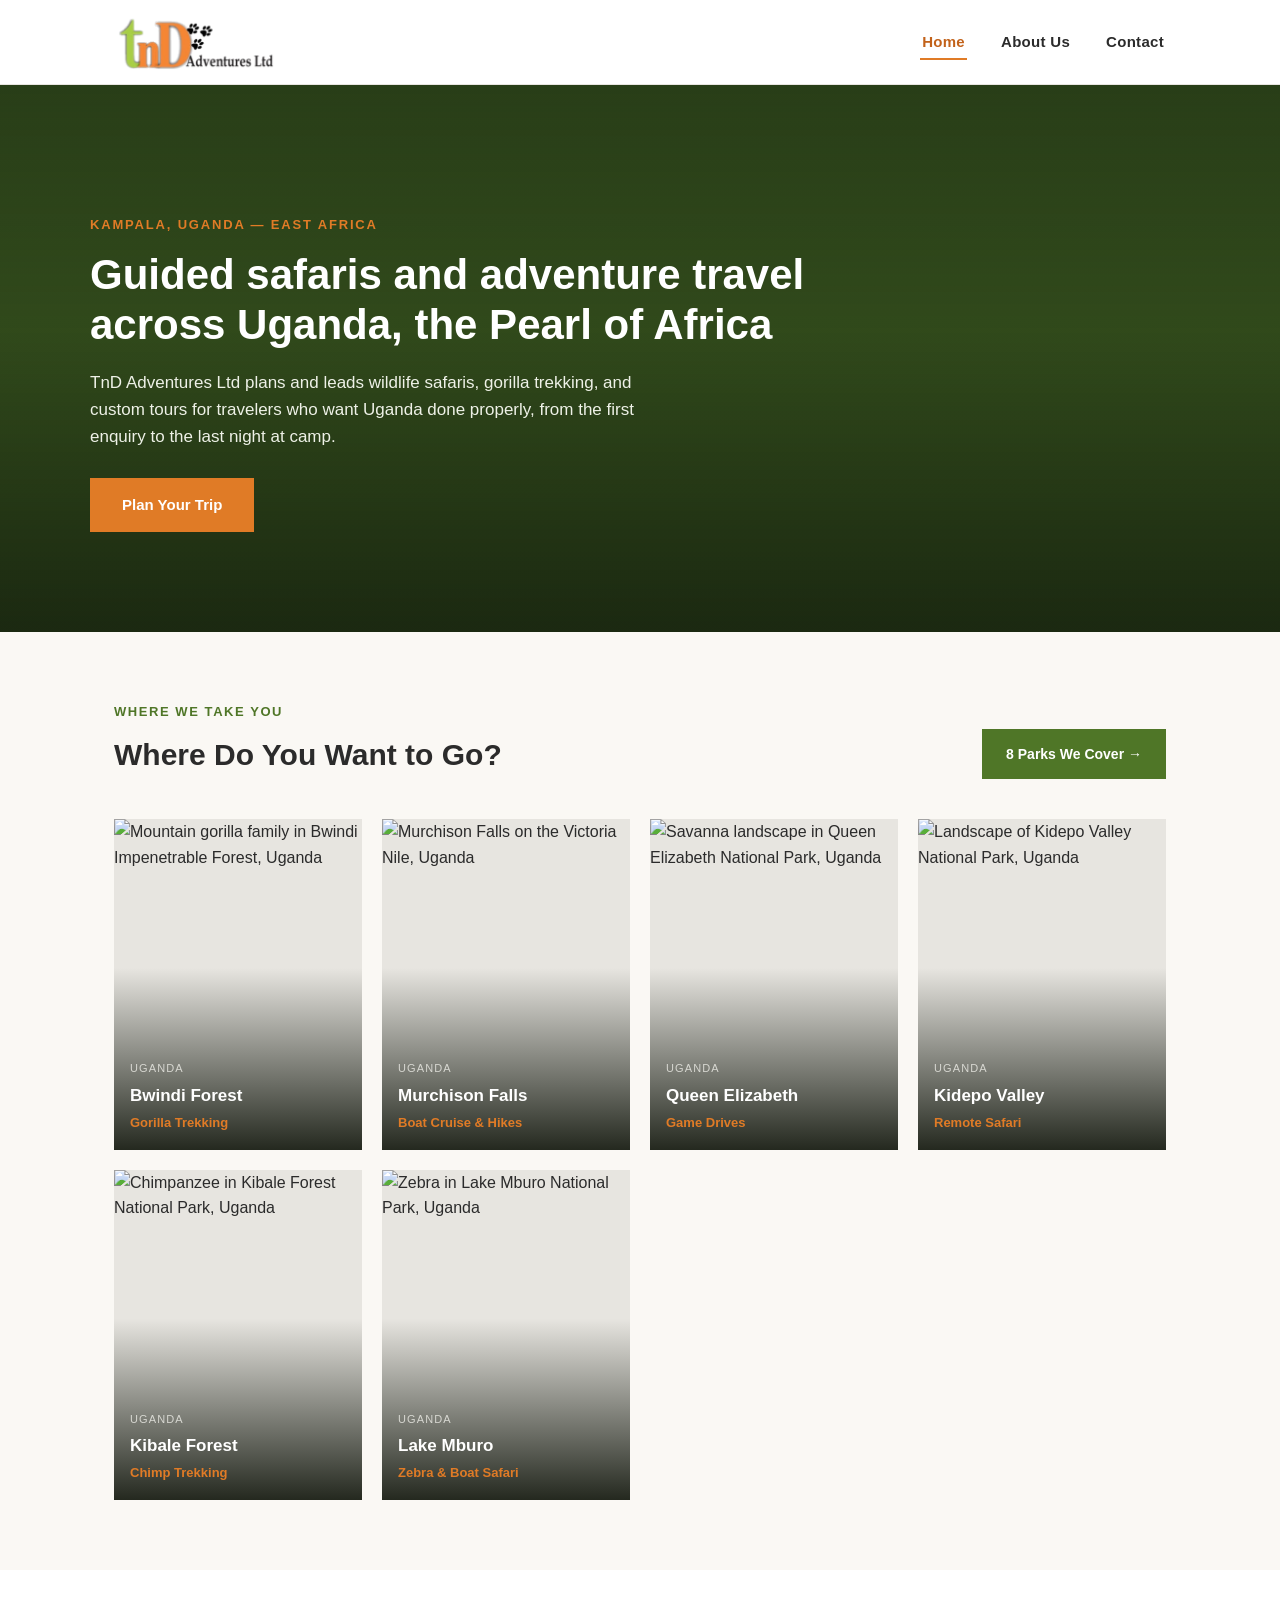
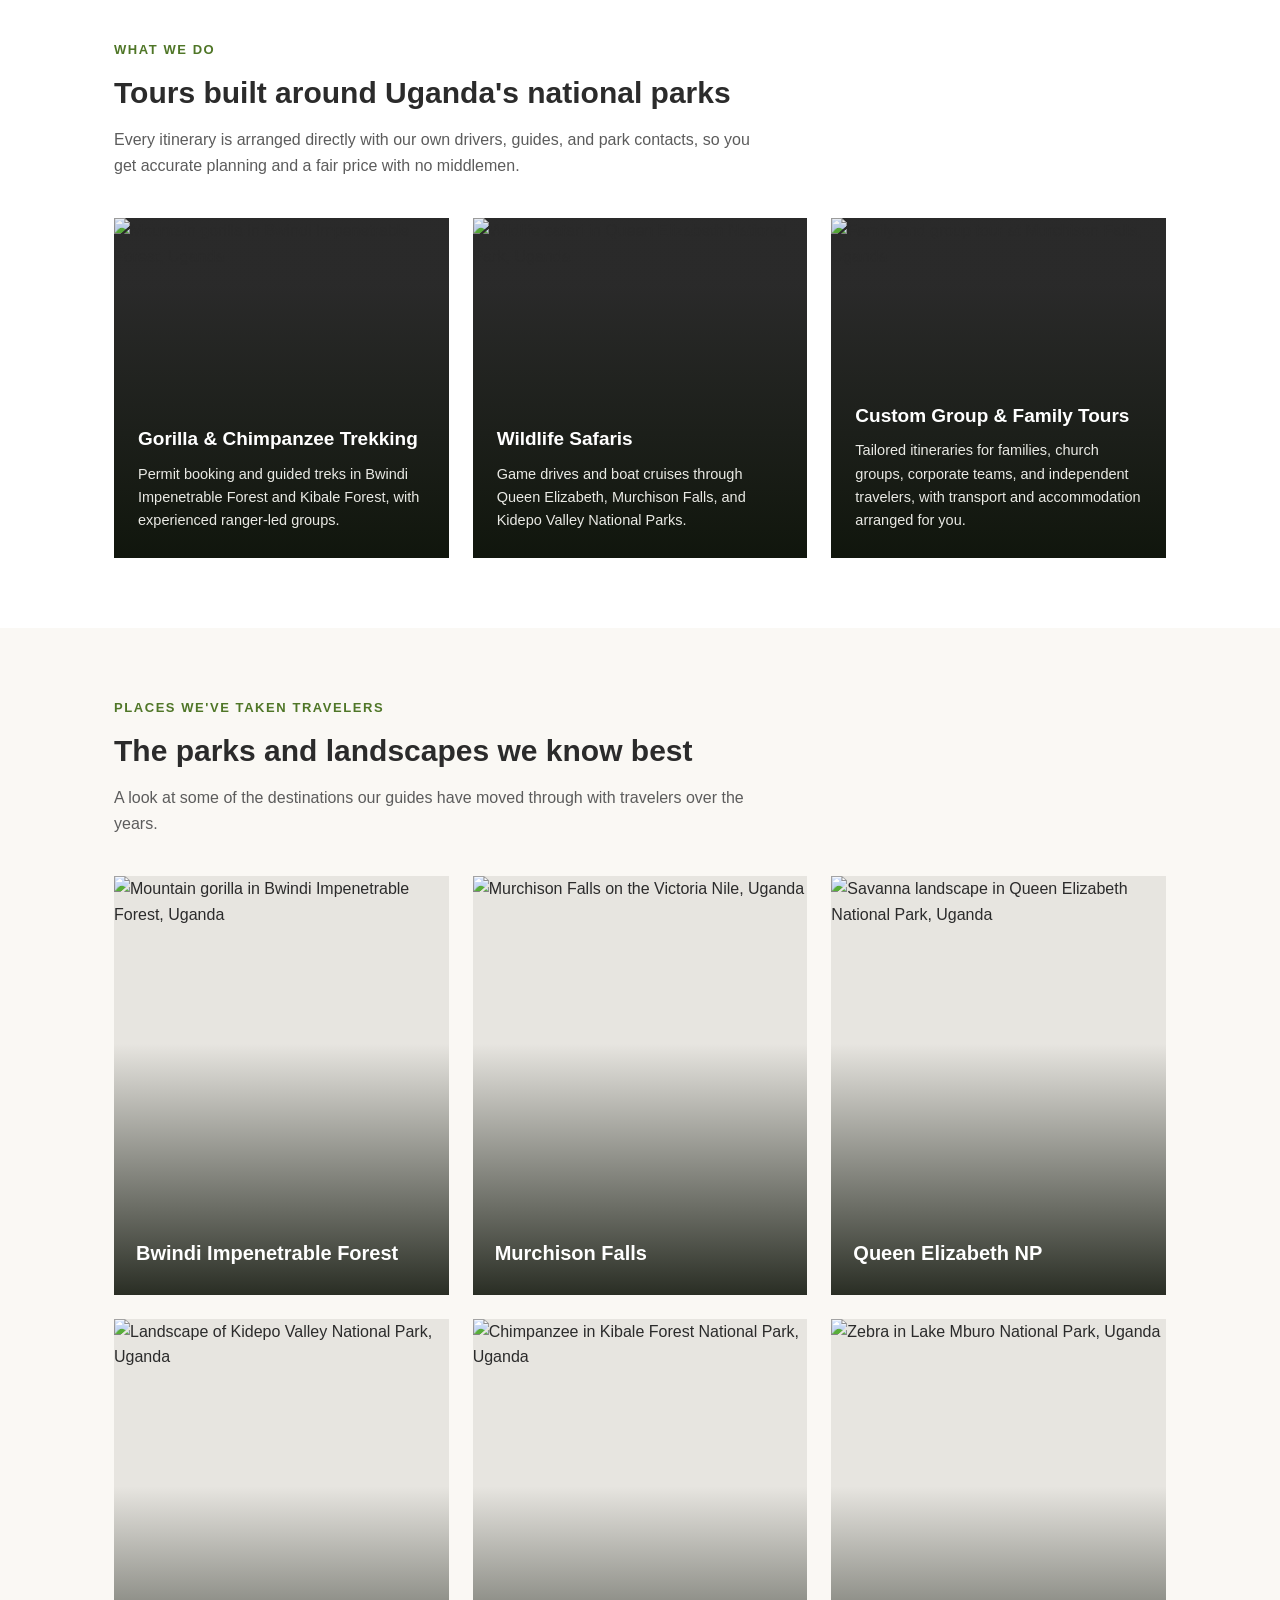
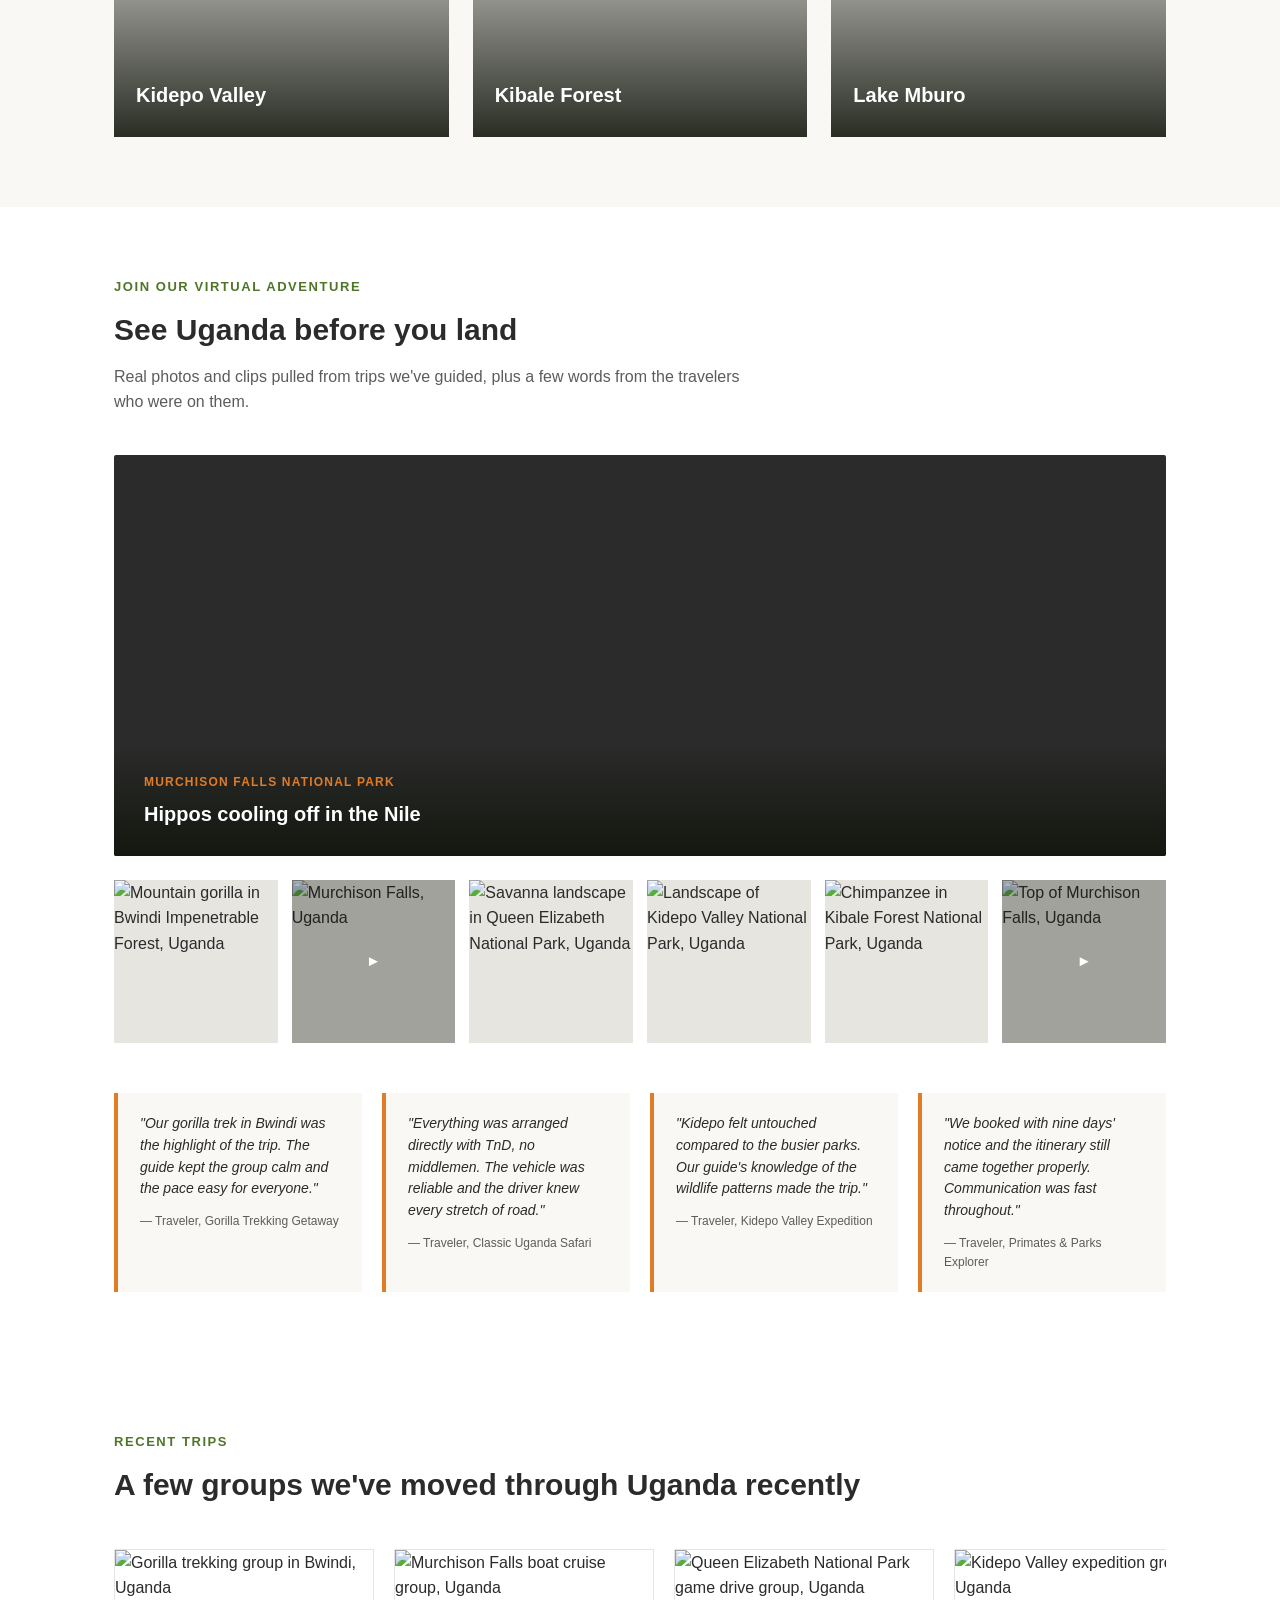
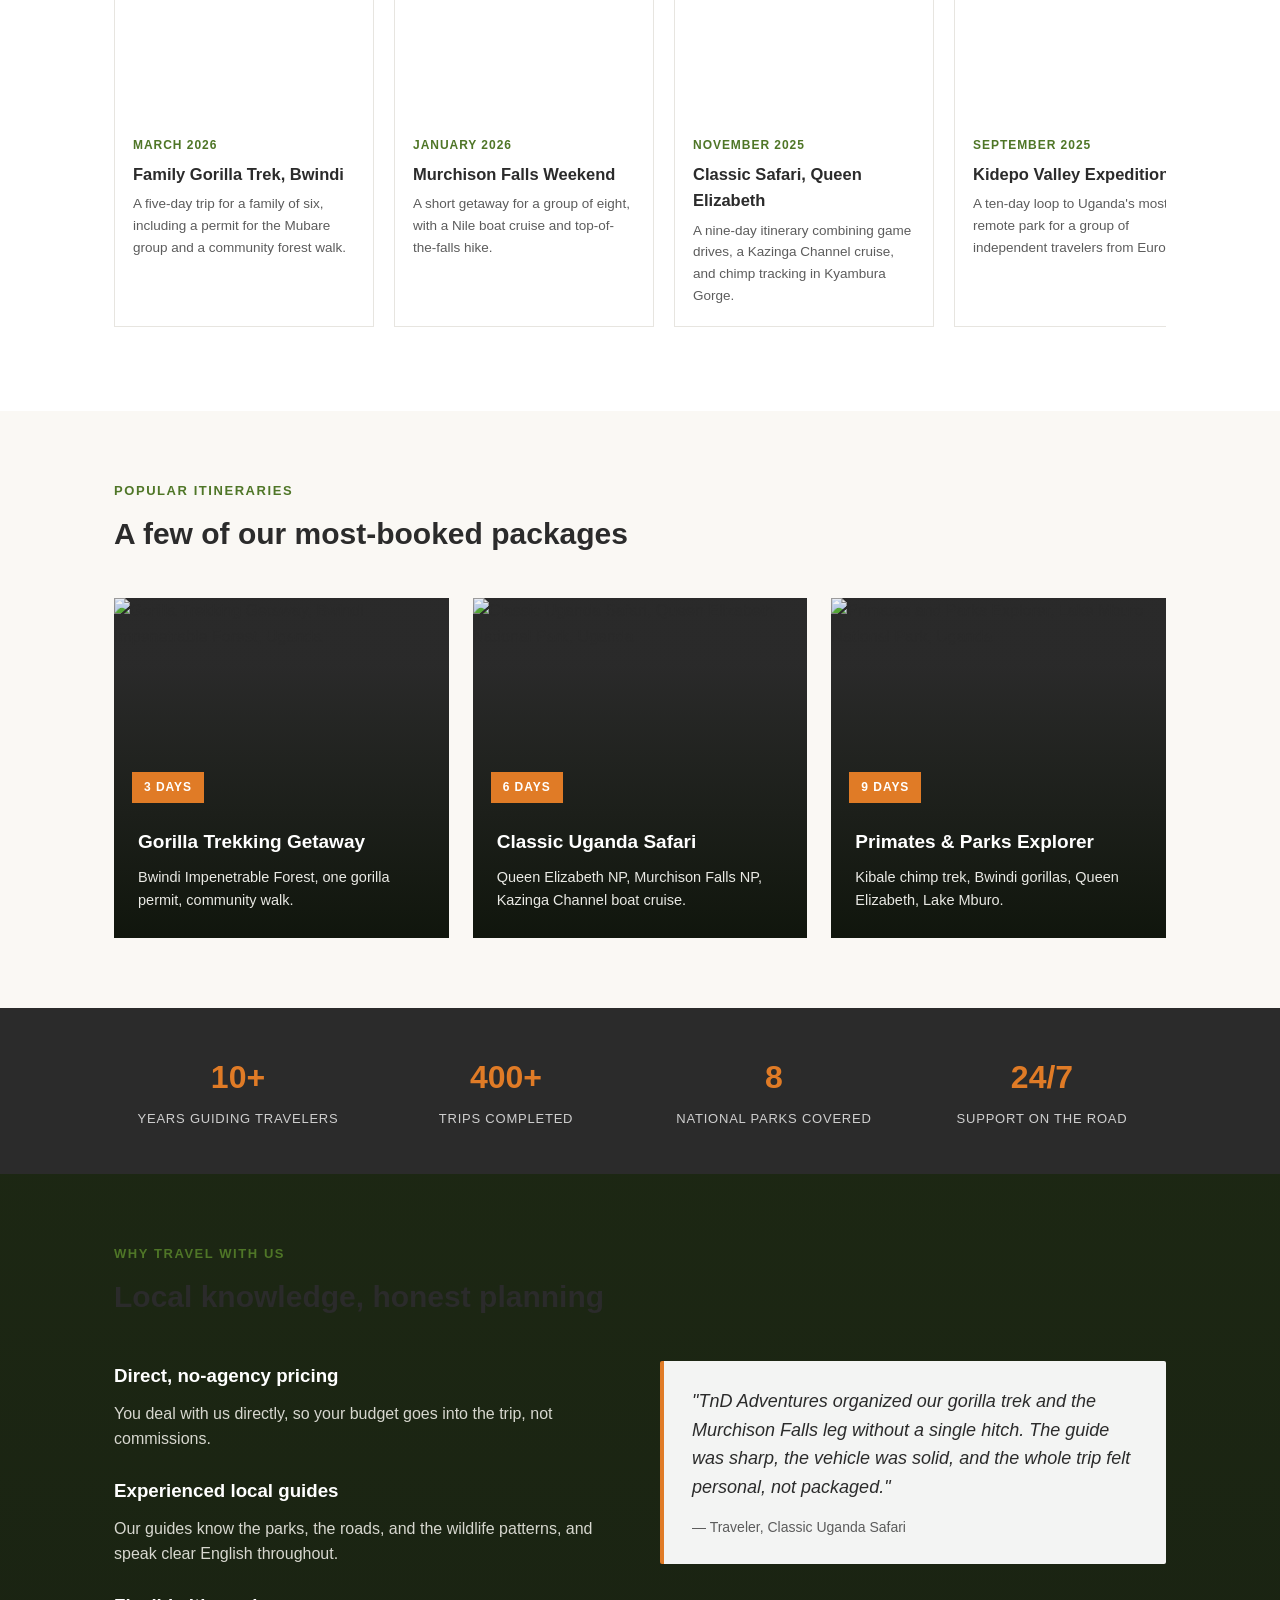
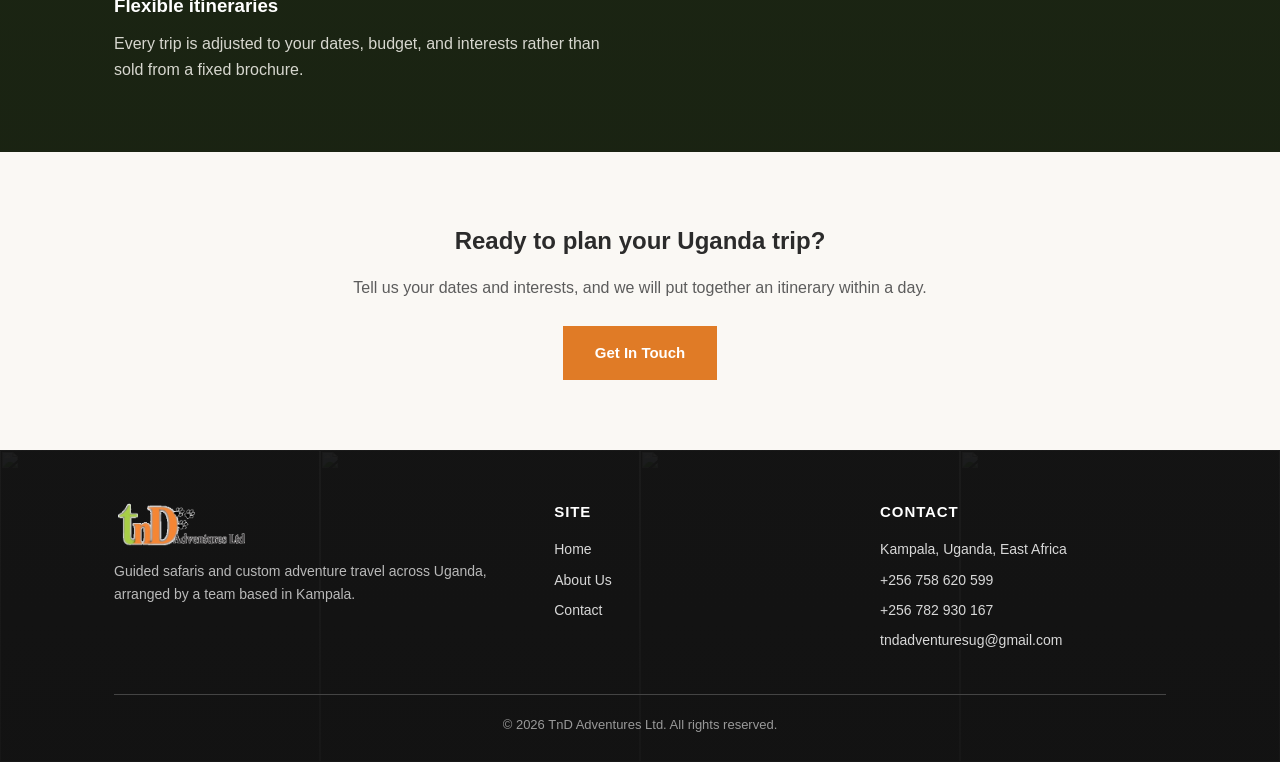
==== index.html @ 8ec264cd "Add files via upload" ====
<!DOCTYPE html>
<html lang="en">
<head>
<meta charset="UTF-8">
<meta name="viewport" content="width=device-width, initial-scale=1.0">
<title>TnD Adventures Ltd | Uganda Safaris &amp; Adventure Tours</title>
<link rel="stylesheet" href="style.css">
</head>
<body>

<header>
  <div class="header-inner">
    <a href="index.html" class="logo-link">
      <img src="assets/logo-mark.png" alt="TnD Adventures Ltd">
    </a>
    <nav>
      <ul>
        <li><a href="index.html" class="active">Home</a></li>
        <li><a href="about.html">About Us</a></li>
        <li><a href="contact.html">Contact</a></li>
      </ul>
    </nav>
  </div>
</header>

<section class="hero">
  <div class="hero-media">
    <img src="https://commons.wikimedia.org/wiki/Special:FilePath/Queen_Elizabeth_national_Park.jpg" alt="Savanna landscape in Queen Elizabeth National Park, Uganda">
    <video class="bg-video" muted loop playsinline preload="none" poster="https://commons.wikimedia.org/wiki/Special:FilePath/Queen_Elizabeth_national_Park.jpg" onerror="this.style.display='none'">
      <source src="https://commons.wikimedia.org/wiki/Special:FilePath/Top_of_the_Murchision_Falls_on_the_river_Nile.webm" type="video/webm">
    </video>
  </div>
  <div class="hero-inner">
    <div class="hero-eyebrow">Kampala, Uganda &mdash; East Africa</div>
    <h1>Guided safaris and adventure travel across Uganda, the Pearl of Africa</h1>
    <p>TnD Adventures Ltd plans and leads wildlife safaris, gorilla trekking, and custom tours for travelers who want Uganda done properly, from the first enquiry to the last night at camp.</p>
    <a href="contact.html" class="btn">Plan Your Trip</a>
  </div>
</section>


<section class="section-alt destinations">
  <div class="container">
    <div class="destinations-head" data-reveal>
      <div class="section-heading" style="margin-bottom:0;">
        <div class="eyebrow">Where We Take You</div>
        <h2>Where Do You Want to Go?</h2>
      </div>
      <a href="about.html" class="btn-dark">8 Parks We Cover &rarr;</a>
    </div>
    <div class="destination-grid">
      <a href="contact.html" class="destination-card" data-reveal="1">
        <img src="https://commons.wikimedia.org/wiki/Special:FilePath/Mountain_gorilla,_2-year-old,_Mubare_Group,_Buhoma,_Bwindi_Impenetrable_Forest,_Uganda.jpg" alt="Mountain gorilla family in Bwindi Impenetrable Forest, Uganda">
        <div class="destination-overlay">
          <span class="destination-country">Uganda</span>
          <h3>Bwindi Forest</h3>
          <span class="destination-tag">Gorilla Trekking</span>
        </div>
      </a>
      <a href="contact.html" class="destination-card" data-reveal="2">
        <img src="https://commons.wikimedia.org/wiki/Special:FilePath/Murchison_Falls_573x430.jpg" alt="Murchison Falls on the Victoria Nile, Uganda">
        <div class="destination-overlay">
          <span class="destination-country">Uganda</span>
          <h3>Murchison Falls</h3>
          <span class="destination-tag">Boat Cruise &amp; Hikes</span>
        </div>
      </a>
      <a href="contact.html" class="destination-card" data-reveal="3">
        <img src="https://commons.wikimedia.org/wiki/Special:FilePath/Queen_Elizabeth_national_Park.jpg" alt="Savanna landscape in Queen Elizabeth National Park, Uganda">
        <div class="destination-overlay">
          <span class="destination-country">Uganda</span>
          <h3>Queen Elizabeth</h3>
          <span class="destination-tag">Game Drives</span>
        </div>
      </a>
      <a href="contact.html" class="destination-card" data-reveal="4">
        <img src="https://commons.wikimedia.org/wiki/Special:FilePath/A_landscape_of_Kidepo_National_Park_in_Uganda.jpg" alt="Landscape of Kidepo Valley National Park, Uganda">
        <div class="destination-overlay">
          <span class="destination-country">Uganda</span>
          <h3>Kidepo Valley</h3>
          <span class="destination-tag">Remote Safari</span>
        </div>
      </a>
      <a href="contact.html" class="destination-card" data-reveal="1">
        <img src="https://commons.wikimedia.org/wiki/Special:FilePath/013_Alpha_male_chimpanzee_at_Kibale_forest_National_Park_Photo_by_Giles_Laurent.jpg" alt="Chimpanzee in Kibale Forest National Park, Uganda">
        <div class="destination-overlay">
          <span class="destination-country">Uganda</span>
          <h3>Kibale Forest</h3>
          <span class="destination-tag">Chimp Trekking</span>
        </div>
      </a>
      <a href="contact.html" class="destination-card" data-reveal="2">
        <img src="https://commons.wikimedia.org/wiki/Special:FilePath/Zebra_head.JPG" alt="Zebra in Lake Mburo National Park, Uganda">
        <div class="destination-overlay">
          <span class="destination-country">Uganda</span>
          <h3>Lake Mburo</h3>
          <span class="destination-tag">Zebra &amp; Boat Safari</span>
        </div>
      </a>
    </div>
  </div>
</section>

<section>
  <div class="container">
    <div class="section-heading" data-reveal>
      <div class="eyebrow">What We Do</div>
      <h2>Tours built around Uganda's national parks</h2>
      <p>Every itinerary is arranged directly with our own drivers, guides, and park contacts, so you get accurate planning and a fair price with no middlemen.</p>
    </div>
    <div class="media-grid">
      <div class="media-card" data-reveal="1">
        <div class="media-bg">
          <img src="https://commons.wikimedia.org/wiki/Special:FilePath/Mountain_gorilla,_2-year-old,_Mubare_Group,_Buhoma,_Bwindi_Impenetrable_Forest,_Uganda.jpg" alt="Mountain gorilla in Bwindi Impenetrable Forest, Uganda">
        </div>
        <div class="media-body">
          <h3>Gorilla &amp; Chimpanzee Trekking</h3>
          <p>Permit booking and guided treks in Bwindi Impenetrable Forest and Kibale Forest, with experienced ranger-led groups.</p>
        </div>
      </div>
      <div class="media-card" data-reveal="2">
        <div class="media-bg">
          <img src="https://commons.wikimedia.org/wiki/Special:FilePath/Queen_Elizabeth_national_Park.jpg" alt="Wildlife safari in Queen Elizabeth National Park, Uganda">
        </div>
        <div class="media-body">
          <h3>Wildlife Safaris</h3>
          <p>Game drives and boat cruises through Queen Elizabeth, Murchison Falls, and Kidepo Valley National Parks.</p>
        </div>
      </div>
      <div class="media-card" data-reveal="3">
        <div class="media-bg">
          <img src="https://commons.wikimedia.org/wiki/Special:FilePath/Murchison_Falls_573x430.jpg" alt="Family and group tour at Murchison Falls, Uganda">
        </div>
        <div class="media-body">
          <h3>Custom Group &amp; Family Tours</h3>
          <p>Tailored itineraries for families, church groups, corporate teams, and independent travelers, with transport and accommodation arranged for you.</p>
        </div>
      </div>
    </div>
  </div>
</section>

<section class="section-alt">
  <div class="container">
    <div class="section-heading" data-reveal>
      <div class="eyebrow">Places We've Taken Travelers</div>
      <h2>The parks and landscapes we know best</h2>
      <p>A look at some of the destinations our guides have moved through with travelers over the years.</p>
    </div>
    <div class="gallery-grid">
      <div class="gallery-card lightbox-item" data-group="gallery" data-caption="Bwindi Impenetrable Forest — home to over 400 mountain gorillas." data-reveal="1">
        <img src="https://commons.wikimedia.org/wiki/Special:FilePath/Mountain_gorilla,_2-year-old,_Mubare_Group,_Buhoma,_Bwindi_Impenetrable_Forest,_Uganda.jpg" alt="Mountain gorilla in Bwindi Impenetrable Forest, Uganda">
        <div class="overlay">
          <div class="place-eyebrow">Southwestern Uganda</div>
          <h3>Bwindi Impenetrable Forest</h3>
          <p>Home to over 400 mountain gorillas and our most requested trekking permits.</p>
        </div>
      </div>
      <div class="gallery-card lightbox-item" data-group="gallery" data-caption="Murchison Falls — the Nile forced through a 7-metre gorge." data-reveal="2">
        <img src="https://commons.wikimedia.org/wiki/Special:FilePath/Murchison_Falls_573x430.jpg" alt="Murchison Falls on the Victoria Nile, Uganda">
        <div class="overlay">
          <div class="place-eyebrow">Northwestern Uganda</div>
          <h3>Murchison Falls</h3>
          <p>The Nile forced through a 7-metre gorge, best seen by boat and on foot.</p>
        </div>
      </div>
      <div class="gallery-card lightbox-item" data-group="gallery" data-caption="Queen Elizabeth National Park — the Kazinga Channel and tree-climbing lions." data-reveal="3">
        <img src="https://commons.wikimedia.org/wiki/Special:FilePath/Queen_Elizabeth_national_Park.jpg" alt="Savanna landscape in Queen Elizabeth National Park, Uganda">
        <div class="overlay">
          <div class="place-eyebrow">Western Uganda</div>
          <h3>Queen Elizabeth NP</h3>
          <p>Savanna, the Kazinga Channel, and some of the best game drives in the country.</p>
        </div>
      </div>
      <div class="gallery-card lightbox-item" data-group="gallery" data-caption="Kidepo Valley — remote savanna bordering South Sudan and Kenya." data-reveal="4">
        <img src="https://commons.wikimedia.org/wiki/Special:FilePath/A_landscape_of_Kidepo_National_Park_in_Uganda.jpg" alt="Landscape of Kidepo Valley National Park, Uganda">
        <div class="overlay">
          <div class="place-eyebrow">Karamoja Region</div>
          <h3>Kidepo Valley</h3>
          <p>Remote savanna plains bordering South Sudan and Kenya, rarely crowded.</p>
        </div>
      </div>
      <div class="gallery-card lightbox-item" data-group="gallery" data-caption="Kibale Forest — the best chimpanzee trekking in Uganda." data-reveal="1">
        <img src="https://commons.wikimedia.org/wiki/Special:FilePath/013_Alpha_male_chimpanzee_at_Kibale_forest_National_Park_Photo_by_Giles_Laurent.jpg" alt="Chimpanzee in Kibale Forest National Park, Uganda">
        <div class="overlay">
          <div class="place-eyebrow">Western Uganda</div>
          <h3>Kibale Forest</h3>
          <p>Dense rainforest and the highest chimpanzee density of any East African park.</p>
        </div>
      </div>
      <div class="gallery-card lightbox-item" data-group="gallery" data-caption="Lake Mburo — Uganda's most accessible park for zebra." data-reveal="2">
        <img src="https://commons.wikimedia.org/wiki/Special:FilePath/Zebra_head.JPG" alt="Zebra in Lake Mburo National Park, Uganda">
        <div class="overlay">
          <div class="place-eyebrow">Western Uganda</div>
          <h3>Lake Mburo</h3>
          <p>Uganda's most accessible park for zebra, and a common stop on the road west.</p>
        </div>
      </div>
    </div>
  </div>
</section>

<section class="virtual-adventure">
  <div class="container">
    <div class="section-heading" data-reveal>
      <div class="eyebrow">Join Our Virtual Adventure</div>
      <h2>See Uganda before you land</h2>
      <p>Real photos and clips pulled from trips we've guided, plus a few words from the travelers who were on them.</p>
    </div>

    <div class="va-showcase" data-reveal="1">
      <video class="bg-video" muted loop playsinline preload="none" poster="https://commons.wikimedia.org/wiki/Special:FilePath/Queen_Elizabeth_national_Park.jpg" onerror="this.style.display='none'">
        <source src="https://commons.wikimedia.org/wiki/Special:FilePath/Hipoppotamus_relaxing_in_the_Nile_River.webm" type="video/webm">
      </video>
      <div class="va-showcase-caption">
        <span class="destination-country">Murchison Falls National Park</span>
        <h3>Hippos cooling off in the Nile</h3>
      </div>
    </div>

    <div class="va-media-grid" data-reveal="2">
      <a href="#" class="va-media-item lightbox-item" data-group="virtual" data-caption="Mountain gorilla, Bwindi Impenetrable Forest.">
        <img src="https://commons.wikimedia.org/wiki/Special:FilePath/Mountain_gorilla,_2-year-old,_Mubare_Group,_Buhoma,_Bwindi_Impenetrable_Forest,_Uganda.jpg" alt="Mountain gorilla in Bwindi Impenetrable Forest, Uganda">
      </a>
      <a href="#" class="va-media-item lightbox-item" data-group="virtual" data-video="https://commons.wikimedia.org/wiki/Special:FilePath/MURCHISION_FALLS_On_River_NILE.webm" data-caption="Murchison Falls, on the Victoria Nile.">
        <img src="https://commons.wikimedia.org/wiki/Special:FilePath/Murchison_Falls_573x430.jpg" alt="Murchison Falls, Uganda">
        <span class="play-icon">&#9658;</span>
      </a>
      <a href="#" class="va-media-item lightbox-item" data-group="virtual" data-caption="Savanna and elephants, Queen Elizabeth National Park.">
        <img src="https://commons.wikimedia.org/wiki/Special:FilePath/Queen_Elizabeth_national_Park.jpg" alt="Savanna landscape in Queen Elizabeth National Park, Uganda">
      </a>
      <a href="#" class="va-media-item lightbox-item" data-group="virtual" data-caption="Kidepo Valley's remote plains.">
        <img src="https://commons.wikimedia.org/wiki/Special:FilePath/A_landscape_of_Kidepo_National_Park_in_Uganda.jpg" alt="Landscape of Kidepo Valley National Park, Uganda">
      </a>
      <a href="#" class="va-media-item lightbox-item" data-group="virtual" data-caption="Chimpanzee, Kibale Forest National Park.">
        <img src="https://commons.wikimedia.org/wiki/Special:FilePath/013_Alpha_male_chimpanzee_at_Kibale_forest_National_Park_Photo_by_Giles_Laurent.jpg" alt="Chimpanzee in Kibale Forest National Park, Uganda">
      </a>
      <a href="#" class="va-media-item lightbox-item" data-group="virtual" data-video="https://commons.wikimedia.org/wiki/Special:FilePath/Top_of_the_Murchision_Falls_on_the_river_Nile.webm" data-caption="Top of Murchison Falls, on the Victoria Nile.">
        <img src="https://commons.wikimedia.org/wiki/Special:FilePath/Murchison_Falls_573x430.jpg" alt="Top of Murchison Falls, Uganda">
        <span class="play-icon">&#9658;</span>
      </a>
    </div>

    <div class="testimonial-grid" data-reveal="3">
      <div class="testimonial-card">
        <p>"Our gorilla trek in Bwindi was the highlight of the trip. The guide kept the group calm and the pace easy for everyone."</p>
        <cite>&mdash; Traveler, Gorilla Trekking Getaway</cite>
      </div>
      <div class="testimonial-card">
        <p>"Everything was arranged directly with TnD, no middlemen. The vehicle was reliable and the driver knew every stretch of road."</p>
        <cite>&mdash; Traveler, Classic Uganda Safari</cite>
      </div>
      <div class="testimonial-card">
        <p>"Kidepo felt untouched compared to the busier parks. Our guide's knowledge of the wildlife patterns made the trip."</p>
        <cite>&mdash; Traveler, Kidepo Valley Expedition</cite>
      </div>
      <div class="testimonial-card">
        <p>"We booked with nine days' notice and the itinerary still came together properly. Communication was fast throughout."</p>
        <cite>&mdash; Traveler, Primates &amp; Parks Explorer</cite>
      </div>
    </div>
  </div>
</section>

<section>
  <div class="container">
    <div class="section-heading" data-reveal>
      <div class="eyebrow">Recent Trips</div>
      <h2>A few groups we've moved through Uganda recently</h2>
    </div>
    <div class="trip-strip" data-reveal="1">
      <div class="trip-card">
        <div class="trip-media">
          <img src="https://commons.wikimedia.org/wiki/Special:FilePath/Mountain_gorilla,_2-year-old,_Mubare_Group,_Buhoma,_Bwindi_Impenetrable_Forest,_Uganda.jpg" alt="Gorilla trekking group in Bwindi, Uganda">
        </div>
        <div class="trip-body">
          <div class="trip-date">March 2026</div>
          <h3>Family Gorilla Trek, Bwindi</h3>
          <p>A five-day trip for a family of six, including a permit for the Mubare group and a community forest walk.</p>
        </div>
      </div>
      <div class="trip-card">
        <div class="trip-media">
          <img src="https://commons.wikimedia.org/wiki/Special:FilePath/Murchison_Falls_573x430.jpg" alt="Murchison Falls boat cruise group, Uganda">
        </div>
        <div class="trip-body">
          <div class="trip-date">January 2026</div>
          <h3>Murchison Falls Weekend</h3>
          <p>A short getaway for a group of eight, with a Nile boat cruise and top-of-the-falls hike.</p>
        </div>
      </div>
      <div class="trip-card">
        <div class="trip-media">
          <img src="https://commons.wikimedia.org/wiki/Special:FilePath/Queen_Elizabeth_national_Park.jpg" alt="Queen Elizabeth National Park game drive group, Uganda">
        </div>
        <div class="trip-body">
          <div class="trip-date">November 2025</div>
          <h3>Classic Safari, Queen Elizabeth</h3>
          <p>A nine-day itinerary combining game drives, a Kazinga Channel cruise, and chimp tracking in Kyambura Gorge.</p>
        </div>
      </div>
      <div class="trip-card">
        <div class="trip-media">
          <img src="https://commons.wikimedia.org/wiki/Special:FilePath/A_landscape_of_Kidepo_National_Park_in_Uganda.jpg" alt="Kidepo Valley expedition group, Uganda">
        </div>
        <div class="trip-body">
          <div class="trip-date">September 2025</div>
          <h3>Kidepo Valley Expedition</h3>
          <p>A ten-day loop to Uganda's most remote park for a group of independent travelers from Europe.</p>
        </div>
      </div>
    </div>
  </div>
</section>

<section class="section-alt">
  <div class="container">
    <div class="section-heading" data-reveal>
      <div class="eyebrow">Popular Itineraries</div>
      <h2>A few of our most-booked packages</h2>
    </div>
    <div class="media-grid" data-reveal="1">
      <div class="media-card">
        <div class="media-bg">
          <img src="https://commons.wikimedia.org/wiki/Special:FilePath/Mountain_gorilla,_2-year-old,_Mubare_Group,_Buhoma,_Bwindi_Impenetrable_Forest,_Uganda.jpg" alt="Gorilla Trekking Getaway, Bwindi Impenetrable Forest, Uganda">
        </div>
        <div class="media-tag">3 Days</div>
        <div class="media-body">
          <h3>Gorilla Trekking Getaway</h3>
          <p>Bwindi Impenetrable Forest, one gorilla permit, community walk.</p>
        </div>
      </div>
      <div class="media-card">
        <div class="media-bg">
          <img src="https://commons.wikimedia.org/wiki/Special:FilePath/Queen_Elizabeth_national_Park.jpg" alt="Classic Uganda Safari, Queen Elizabeth National Park, Uganda">
        </div>
        <div class="media-tag">6 Days</div>
        <div class="media-body">
          <h3>Classic Uganda Safari</h3>
          <p>Queen Elizabeth NP, Murchison Falls NP, Kazinga Channel boat cruise.</p>
        </div>
      </div>
      <div class="media-card">
        <div class="media-bg">
          <img src="https://commons.wikimedia.org/wiki/Special:FilePath/Zebra_head.JPG" alt="Primates and Parks Explorer, Lake Mburo National Park, Uganda">
        </div>
        <div class="media-tag">9 Days</div>
        <div class="media-body">
          <h3>Primates &amp; Parks Explorer</h3>
          <p>Kibale chimp trek, Bwindi gorillas, Queen Elizabeth, Lake Mburo.</p>
        </div>
      </div>
    </div>
  </div>
</section>

<section class="stats">
  <div class="container">
    <div data-reveal="1">
      <div class="stat-number">10+</div>
      <div class="stat-label">Years Guiding Travelers</div>
    </div>
    <div data-reveal="2">
      <div class="stat-number">400+</div>
      <div class="stat-label">Trips Completed</div>
    </div>
    <div data-reveal="3">
      <div class="stat-number">8</div>
      <div class="stat-label">National Parks Covered</div>
    </div>
    <div data-reveal="4">
      <div class="stat-number">24/7</div>
      <div class="stat-label">Support On The Road</div>
    </div>
  </div>
</section>

<section class="why-travel">
  <div class="why-travel-media">
    <video class="bg-video" muted loop playsinline preload="none" poster="https://commons.wikimedia.org/wiki/Special:FilePath/A_landscape_of_Kidepo_National_Park_in_Uganda.jpg" onerror="this.style.display='none'">
      <source src="https://commons.wikimedia.org/wiki/Special:FilePath/MURCHISION_FALLS_On_River_NILE.webm" type="video/webm">
    </video>
  </div>
  <div class="container">
    <div class="section-heading" data-reveal>
      <div class="eyebrow">Why Travel With Us</div>
      <h2>Local knowledge, honest planning</h2>
    </div>
    <div class="grid-2">
      <div data-reveal="1">
        <h3 style="margin-bottom:10px;">Direct, no-agency pricing</h3>
        <p style="margin-bottom:24px;">You deal with us directly, so your budget goes into the trip, not commissions.</p>
        <h3 style="margin-bottom:10px;">Experienced local guides</h3>
        <p style="margin-bottom:24px;">Our guides know the parks, the roads, and the wildlife patterns, and speak clear English throughout.</p>
        <h3 style="margin-bottom:10px;">Flexible itineraries</h3>
        <p>Every trip is adjusted to your dates, budget, and interests rather than sold from a fixed brochure.</p>
      </div>
      <div class="testimonial" data-reveal="2">
        "TnD Adventures organized our gorilla trek and the Murchison Falls leg without a single hitch. The guide was sharp, the vehicle was solid, and the whole trip felt personal, not packaged."
        <cite>&mdash; Traveler, Classic Uganda Safari</cite>
      </div>
    </div>
  </div>
</section>

<section class="section-alt" style="text-align:center;">
  <div class="container" data-reveal>
    <h2 style="margin-bottom:14px;">Ready to plan your Uganda trip?</h2>
    <p style="color:var(--gray); margin-bottom:26px;">Tell us your dates and interests, and we will put together an itinerary within a day.</p>
    <a href="contact.html" class="btn">Get In Touch</a>
  </div>
</section>

<footer>
  <div class="footer-bg" aria-hidden="true">
    <img src="https://commons.wikimedia.org/wiki/Special:FilePath/Mountain_gorilla,_2-year-old,_Mubare_Group,_Buhoma,_Bwindi_Impenetrable_Forest,_Uganda.jpg" alt="">
    <img src="https://commons.wikimedia.org/wiki/Special:FilePath/Murchison_Falls_573x430.jpg" alt="">
    <img src="https://commons.wikimedia.org/wiki/Special:FilePath/Queen_Elizabeth_national_Park.jpg" alt="">
    <img src="https://commons.wikimedia.org/wiki/Special:FilePath/A_landscape_of_Kidepo_National_Park_in_Uganda.jpg" alt="">
  </div>
  <div class="container">
    <div class="footer-grid">
      <div class="footer-logo">
        <img src="assets/logo-mark.png" alt="TnD Adventures Ltd">
        <p>Guided safaris and custom adventure travel across Uganda, arranged by a team based in Kampala.</p>
      </div>
      <div>
        <h4>Site</h4>
        <ul>
          <li><a href="index.html">Home</a></li>
          <li><a href="about.html">About Us</a></li>
          <li><a href="contact.html">Contact</a></li>
        </ul>
      </div>
      <div>
        <h4>Contact</h4>
        <ul>
          <li>Kampala, Uganda, East Africa</li>
          <li>+256 758 620 599</li>
          <li>+256 782 930 167</li>
          <li>tndadventuresug@gmail.com</li>
        </ul>
      </div>
    </div>
    <div class="footer-bottom">
      &copy; 2026 TnD Adventures Ltd. All rights reserved.
    </div>
  </div>
</footer>

<script src="script.js"></script>
</body>
</html>
---- style.css ----
/* TnD Adventures Ltd — site stylesheet
   Standard, clean typography. No icons, no emojis. */

:root {
  --green: #6a9a34;
  --green-dark: #4f7627;
  --orange: #e07b26;
  --orange-dark: #c2621a;
  --charcoal: #2b2b2b;
  --gray: #5c5c5c;
  --light-gray: #e7e5e0;
  --cream: #faf8f4;
  --white: #ffffff;
  --max-width: 1100px;
}

* {
  box-sizing: border-box;
  margin: 0;
  padding: 0;
}

html {
  scroll-behavior: smooth;
}

body {
  font-family: Arial, Helvetica, "Segoe UI", sans-serif;
  color: var(--charcoal);
  background-color: var(--white);
  line-height: 1.6;
  font-size: 16px;
  animation: fadeIn 0.5s ease both;
}

a {
  color: inherit;
  text-decoration: none;
}

img {
  max-width: 100%;
  display: block;
}

.container {
  max-width: var(--max-width);
  margin: 0 auto;
  padding: 0 24px;
}

/* Motion */
@keyframes kenburns {
  0% { transform: scale(1); }
  100% { transform: scale(1.12); }
}

@keyframes fadeInUp {
  from { opacity: 0; transform: translateY(24px); }
  to { opacity: 1; transform: translateY(0); }
}

@keyframes fadeIn {
  from { opacity: 0; }
  to { opacity: 1; }
}

[data-reveal] {
  opacity: 0;
  transform: translateY(24px);
  transition: opacity 0.7s ease, transform 0.7s ease;
}

[data-reveal].is-visible {
  opacity: 1;
  transform: translateY(0);
}

[data-reveal="1"] { transition-delay: 0.05s; }
[data-reveal="2"] { transition-delay: 0.15s; }
[data-reveal="3"] { transition-delay: 0.25s; }
[data-reveal="4"] { transition-delay: 0.35s; }

@media (prefers-reduced-motion: reduce) {
  [data-reveal] {
    opacity: 1;
    transform: none;
    transition: none;
  }
  .hero-media img,
  .page-hero-media img {
    animation: none !important;
  }
}

/* Media cards — looping background "video-like" motion */
@keyframes kenburnsLoop {
  0% { transform: scale(1) translate(0, 0); }
  100% { transform: scale(1.18) translate(-2%, -2%); }
}

.media-grid {
  display: grid;
  grid-template-columns: repeat(3, 1fr);
  gap: 24px;
}

.media-card {
  position: relative;
  overflow: hidden;
  min-height: 340px;
  display: flex;
  flex-direction: column;
  justify-content: flex-end;
  transition: box-shadow 0.3s ease, transform 0.3s ease;
}

.media-card:hover {
  transform: translateY(-4px);
  box-shadow: 0 16px 34px rgba(0, 0, 0, 0.18);
}

.media-card .media-bg {
  position: absolute;
  inset: 0;
  z-index: 0;
  overflow: hidden;
  background-color: var(--charcoal);
}

.media-card .media-bg img {
  width: 100%;
  height: 100%;
  object-fit: cover;
  animation: kenburnsLoop 9s ease-in-out infinite alternate;
}

.media-card .media-bg::after {
  content: "";
  position: absolute;
  inset: 0;
  background: linear-gradient(180deg, rgba(20, 20, 20, 0.05) 20%, rgba(14, 20, 10, 0.92) 100%);
}

.media-card .media-tag {
  position: relative;
  z-index: 1;
  align-self: flex-start;
  margin: 18px 0 0 18px;
  background-color: var(--orange);
  color: var(--white);
  font-size: 12px;
  font-weight: bold;
  text-transform: uppercase;
  letter-spacing: 0.08em;
  padding: 6px 12px;
}

.media-card .media-body {
  position: relative;
  z-index: 1;
  padding: 24px 24px 26px;
  color: var(--white);
}

.media-card .media-body h3 {
  font-size: 19px;
  margin-bottom: 8px;
  color: var(--white);
}

.media-card .media-body p {
  font-size: 14.5px;
  color: #e9e9e4;
}

@media (max-width: 860px) {
  .media-grid {
    grid-template-columns: 1fr;
  }
}

@media (prefers-reduced-motion: reduce) {
  .media-card .media-bg img {
    animation: none !important;
  }
}

/* Header */
header {
  border-bottom: 1px solid var(--light-gray);
  background-color: var(--white);
  position: sticky;
  top: 0;
  z-index: 100;
}

.header-inner {
  display: flex;
  align-items: center;
  justify-content: space-between;
  padding: 14px 24px;
  max-width: var(--max-width);
  margin: 0 auto;
}

.logo-link {
  display: flex;
  align-items: center;
}

.logo-link img {
  height: 56px;
  width: auto;
}

nav ul {
  list-style: none;
  display: flex;
  gap: 32px;
}

nav a {
  font-size: 15px;
  font-weight: bold;
  letter-spacing: 0.02em;
  color: var(--charcoal);
  padding: 8px 2px;
  border-bottom: 2px solid transparent;
  transition: border-color 0.2s ease, color 0.2s ease;
}

nav a:hover,
nav a.active {
  color: var(--orange-dark);
  border-bottom-color: var(--orange);
}

.nav-toggle {
  display: none;
}

/* Hero */
.hero {
  position: relative;
  color: var(--white);
  padding: 130px 24px 100px;
  text-align: left;
  overflow: hidden;
  background-color: var(--green-dark);
}

.hero-media {
  position: absolute;
  inset: 0;
  z-index: 0;
  overflow: hidden;
}

.hero-media img {
  width: 100%;
  height: 100%;
  object-fit: cover;
  animation: kenburns 18s ease-out forwards;
}

.hero-media video {
  position: absolute;
  inset: 0;
  width: 100%;
  height: 100%;
  object-fit: cover;
}

/* Why Travel With Us — video background section */
.why-travel {
  position: relative;
  color: var(--white);
  overflow: hidden;
  background-color: var(--green-dark);
}

.why-travel-media {
  position: absolute;
  inset: 0;
  z-index: 0;
}

.why-travel-media img,
.why-travel-media video {
  width: 100%;
  height: 100%;
  object-fit: cover;
}

.why-travel-media::after {
  content: "";
  position: absolute;
  inset: 0;
  background: linear-gradient(180deg, rgba(20, 26, 16, 0.86) 0%, rgba(20, 26, 16, 0.9) 100%);
}

.why-travel .container {
  position: relative;
  z-index: 1;
}

.why-travel h2,
.why-travel h3 {
  color: var(--white);
}

.why-travel .section-heading p,
.why-travel > .container > .grid-2 > div:first-child p {
  color: #d7d7cf;
}

.why-travel .testimonial {
  background: rgba(255, 255, 255, 0.95);
  color: var(--charcoal);
  padding: 26px 28px;
  border-radius: 2px;
}

.hero-media::after {
  content: "";
  position: absolute;
  inset: 0;
  background: linear-gradient(180deg, rgba(30, 46, 20, 0.78) 0%, rgba(30, 46, 20, 0.62) 45%, rgba(20, 30, 14, 0.88) 100%);
}

.hero-inner {
  position: relative;
  z-index: 1;
  max-width: var(--max-width);
  margin: 0 auto;
  animation: fadeInUp 0.9s ease both;
}

.hero-eyebrow {
  text-transform: uppercase;
  letter-spacing: 0.14em;
  font-size: 13px;
  color: var(--orange);
  font-weight: bold;
  margin-bottom: 14px;
}

.hero h1 {
  font-size: 42px;
  line-height: 1.2;
  max-width: 720px;
  margin-bottom: 18px;
}

.hero p {
  max-width: 560px;
  font-size: 17px;
  color: #eef1e7;
  margin-bottom: 28px;
}

.page-hero {
  position: relative;
  color: var(--white);
  padding: 130px 24px 96px;
  overflow: hidden;
  background-color: var(--green-dark);
}

.page-hero-media {
  position: absolute;
  inset: 0;
  z-index: 0;
  overflow: hidden;
}

.page-hero-media img {
  width: 100%;
  height: 100%;
  object-fit: cover;
  animation: kenburns 20s ease-out forwards;
}

.page-hero-media::after {
  content: "";
  position: absolute;
  inset: 0;
  background: linear-gradient(180deg, rgba(30, 46, 20, 0.68) 0%, rgba(20, 30, 14, 0.74) 100%);
}

.page-hero .container {
  position: relative;
  z-index: 1;
  animation: fadeInUp 0.8s ease both;
}

.page-hero h1 {
  font-size: 34px;
  margin-bottom: 10px;
}

.page-hero p {
  color: #eef1e7;
  max-width: 620px;
}

/* Buttons */
.btn {
  display: inline-block;
  padding: 13px 30px;
  font-weight: bold;
  font-size: 15px;
  border: 2px solid var(--orange);
  background-color: var(--orange);
  color: var(--white);
  transition: background-color 0.2s ease, color 0.2s ease, transform 0.2s ease;
}

.btn:active {
  transform: scale(0.97);
}

.btn:hover {
  background-color: transparent;
  color: var(--orange);
}

.btn-outline {
  background-color: transparent;
  color: var(--white);
  border: 2px solid var(--white);
}

.btn-outline:hover {
  background-color: var(--white);
  color: var(--green-dark);
}

.btn-dark {
  display: inline-block;
  padding: 12px 22px;
  font-weight: bold;
  font-size: 14px;
  white-space: nowrap;
  border: 2px solid var(--green-dark);
  background-color: var(--green-dark);
  color: var(--white);
  transition: background-color 0.2s ease, color 0.2s ease, transform 0.2s ease;
}

.btn-dark:active {
  transform: scale(0.97);
}

.btn-dark:hover {
  background-color: transparent;
  color: var(--green-dark);
}

/* Sections */
section {
  padding: 70px 24px;
}

.section-alt {
  background-color: var(--cream);
}

.section-heading {
  margin-bottom: 40px;
}

.section-heading .eyebrow {
  text-transform: uppercase;
  letter-spacing: 0.12em;
  font-size: 13px;
  font-weight: bold;
  color: var(--green-dark);
  margin-bottom: 8px;
}

.section-heading h2 {
  font-size: 30px;
  color: var(--charcoal);
}

.section-heading p {
  color: var(--gray);
  max-width: 640px;
  margin-top: 10px;
}

/* Grid layouts */
.grid-3 {
  display: grid;
  grid-template-columns: repeat(3, 1fr);
  gap: 30px;
}

.grid-2 {
  display: grid;
  grid-template-columns: 1fr 1fr;
  gap: 40px;
  align-items: start;
}

.card {
  border: 1px solid var(--light-gray);
  padding: 30px;
  background-color: var(--white);
  transition: transform 0.3s ease, box-shadow 0.3s ease, border-color 0.3s ease;
}

.card:hover {
  transform: translateY(-4px);
  box-shadow: 0 14px 30px rgba(0, 0, 0, 0.08);
  border-color: transparent;
}

.card h3 {
  font-size: 19px;
  margin-bottom: 10px;
  color: var(--charcoal);
}

.card p {
  color: var(--gray);
  font-size: 15px;
}

.card .price {
  margin-top: 16px;
  font-weight: bold;
  color: var(--orange-dark);
}

.team-avatar {
  width: 52px;
  height: 52px;
  border-radius: 50%;
  display: flex;
  align-items: center;
  justify-content: center;
  margin-bottom: 16px;
}

/* Our Historical Ventures — timeline */
.timeline {
  position: relative;
  max-width: 760px;
  margin: 0 auto;
  padding-left: 28px;
  border-left: 2px solid #e2ded4;
}

.timeline-item {
  position: relative;
  padding-bottom: 34px;
}

.timeline-item:last-child {
  padding-bottom: 0;
}

.timeline-item::before {
  content: "";
  position: absolute;
  left: -34px;
  top: 4px;
  width: 12px;
  height: 12px;
  border-radius: 50%;
  background-color: var(--orange);
  border: 3px solid var(--white);
  box-shadow: 0 0 0 2px var(--orange);
}

.timeline-year {
  font-size: 13px;
  font-weight: bold;
  text-transform: uppercase;
  letter-spacing: 0.08em;
  color: var(--orange-dark);
  margin-bottom: 4px;
}

.timeline-item h3 {
  margin-bottom: 6px;
}

.timeline-item p {
  color: var(--gray);
  font-size: 15px;
}

/* Destination / trip gallery */
.gallery-grid {
  display: grid;
  grid-template-columns: repeat(3, 1fr);
  gap: 24px;
}

.gallery-card {
  position: relative;
  overflow: hidden;
  aspect-ratio: 4 / 5;
  background-color: var(--light-gray);
  cursor: pointer;
}

.lightbox-item {
  display: block;
}

.gallery-card img {
  width: 100%;
  height: 100%;
  object-fit: cover;
  object-position: center 65%;
  transition: transform 0.6s ease;
}

.gallery-card:hover img {
  transform: scale(1.08);
}

.gallery-card .overlay {
  position: absolute;
  inset: 0;
  background: linear-gradient(180deg, rgba(20, 20, 20, 0) 40%, rgba(15, 20, 10, 0.88) 100%);
  display: flex;
  flex-direction: column;
  justify-content: flex-end;
  padding: 22px;
  color: var(--white);
}

.gallery-card .overlay .place-eyebrow {
  font-size: 12px;
  text-transform: uppercase;
  letter-spacing: 0.1em;
  color: var(--orange);
  font-weight: bold;
  margin-bottom: 6px;
  opacity: 0;
  transform: translateY(6px);
  transition: opacity 0.4s ease, transform 0.4s ease;
}

.gallery-card:hover .overlay .place-eyebrow {
  opacity: 1;
  transform: translateY(0);
}

.gallery-card .overlay h3 {
  font-size: 20px;
  margin-bottom: 4px;
}

.gallery-card .overlay p {
  font-size: 13.5px;
  color: #e7e7e2;
  max-height: 0;
  opacity: 0;
  overflow: hidden;
  transition: max-height 0.4s ease, opacity 0.4s ease;
}

.gallery-card:hover .overlay p {
  max-height: 60px;
  opacity: 1;
}

.gallery-wide {
  grid-column: span 2;
}

/* Destinations picker ("Where Do You Want to Go?") */
.destinations-head {
  display: flex;
  align-items: flex-end;
  justify-content: space-between;
  gap: 24px;
  margin-bottom: 40px;
}

.destination-grid {
  display: grid;
  grid-template-columns: repeat(4, 1fr);
  gap: 20px;
}

.destination-card {
  position: relative;
  display: block;
  overflow: hidden;
  aspect-ratio: 3 / 4;
  background-color: var(--light-gray);
}

.destination-card img {
  width: 100%;
  height: 100%;
  object-fit: cover;
  transition: transform 0.5s ease;
}

.destination-card:hover img {
  transform: scale(1.08);
}

.destination-card .destination-overlay {
  position: absolute;
  inset: 0;
  display: flex;
  flex-direction: column;
  justify-content: flex-end;
  padding: 16px;
  background: linear-gradient(180deg, rgba(20, 20, 20, 0) 45%, rgba(15, 20, 10, 0.9) 100%);
}

.destination-card .destination-country {
  font-size: 11px;
  text-transform: uppercase;
  letter-spacing: 0.1em;
  color: #d8d8d2;
  margin-bottom: 4px;
}

.destination-card h3 {
  font-size: 17px;
  color: var(--white);
  margin-bottom: 4px;
}

.destination-card .destination-tag {
  font-size: 13px;
  font-weight: bold;
  color: var(--orange);
}

@media (max-width: 900px) {
  .destination-grid {
    grid-template-columns: repeat(3, 1fr);
  }
}

@media (max-width: 620px) {
  .destinations-head {
    flex-direction: column;
    align-items: flex-start;
    gap: 14px;
  }
  .destination-grid {
    grid-template-columns: repeat(2, 1fr);
  }
}

/* Trip strip (moved-to places, horizontal scroll) */
.trip-strip {
  display: flex;
  gap: 20px;
  overflow-x: auto;
  padding-bottom: 14px;
  scroll-snap-type: x mandatory;
}

.trip-strip::-webkit-scrollbar {
  height: 6px;
}

.trip-strip::-webkit-scrollbar-thumb {
  background-color: var(--light-gray);
}

.trip-card {
  flex: 0 0 260px;
  scroll-snap-align: start;
  background-color: var(--white);
  border: 1px solid var(--light-gray);
  overflow: hidden;
  transition: box-shadow 0.3s ease, transform 0.3s ease;
}

.trip-card:hover {
  box-shadow: 0 14px 30px rgba(0, 0, 0, 0.08);
  transform: translateY(-4px);
}

.trip-card .trip-media {
  height: 170px;
  overflow: hidden;
}

.trip-card .trip-media img {
  width: 100%;
  height: 100%;
  object-fit: cover;
  transition: transform 0.5s ease;
}

.trip-card:hover .trip-media img {
  transform: scale(1.06);
}

.trip-card .trip-body {
  padding: 16px 18px 20px;
}

.trip-card .trip-body .trip-date {
  font-size: 12px;
  text-transform: uppercase;
  letter-spacing: 0.08em;
  color: var(--green-dark);
  font-weight: bold;
  margin-bottom: 6px;
}

.trip-card .trip-body h3 {
  font-size: 16.5px;
  margin-bottom: 6px;
}

.trip-card .trip-body p {
  font-size: 13.5px;
  color: var(--gray);
}

/* Stats bar */
.stats {
  background-color: var(--charcoal);
  color: var(--white);
  padding: 44px 24px;
}

.stats .container {
  display: grid;
  grid-template-columns: repeat(4, 1fr);
  gap: 20px;
  text-align: center;
}

.stats .stat-number {
  font-size: 32px;
  font-weight: bold;
  color: var(--orange);
}

.stats .stat-label {
  font-size: 13px;
  letter-spacing: 0.06em;
  text-transform: uppercase;
  color: #cfcfcf;
  margin-top: 6px;
}

/* Table (itinerary / pricing style content) */
table {
  width: 100%;
  border-collapse: collapse;
  margin-top: 10px;
}

table th,
table td {
  text-align: left;
  padding: 12px 14px;
  border-bottom: 1px solid var(--light-gray);
  font-size: 15px;
}

table th {
  background-color: var(--cream);
  font-weight: bold;
  color: var(--charcoal);
}

/* Testimonial */
.testimonial {
  border-left: 4px solid var(--orange);
  padding-left: 24px;
  font-size: 18px;
  color: var(--charcoal);
  font-style: italic;
  max-width: 760px;
}

.testimonial cite {
  display: block;
  margin-top: 14px;
  font-style: normal;
  font-size: 14px;
  color: var(--gray);
}

/* Contact page */
.contact-grid {
  display: grid;
  grid-template-columns: 1fr 1fr;
  gap: 50px;
}

.contact-detail {
  margin-bottom: 24px;
}

.contact-detail h3 {
  font-size: 14px;
  text-transform: uppercase;
  letter-spacing: 0.08em;
  color: var(--green-dark);
  margin-bottom: 6px;
}

.contact-detail p,
.contact-detail a {
  font-size: 16px;
  color: var(--charcoal);
}

form {
  display: flex;
  flex-direction: column;
  gap: 16px;
}

label {
  font-size: 14px;
  font-weight: bold;
  margin-bottom: 6px;
  display: block;
}

input,
select,
textarea {
  width: 100%;
  padding: 12px 14px;
  border: 1px solid var(--light-gray);
  font-family: inherit;
  font-size: 15px;
  background-color: var(--white);
}

input:focus,
select:focus,
textarea:focus {
  outline: 2px solid var(--green);
  outline-offset: 1px;
}

textarea {
  resize: vertical;
  min-height: 120px;
}

/* Footer */
footer {
  position: relative;
  overflow: hidden;
  background-color: var(--charcoal);
  color: #d8d8d8;
  padding: 50px 24px 26px;
}

.footer-bg {
  position: absolute;
  inset: 0;
  z-index: 0;
  display: grid;
  grid-template-columns: repeat(4, 1fr);
}

.footer-bg img {
  width: 100%;
  height: 100%;
  object-fit: cover;
  opacity: 0.5;
  filter: grayscale(10%);
}

footer::before {
  content: "";
  position: absolute;
  inset: 0;
  z-index: 1;
  background: linear-gradient(180deg, rgba(17, 17, 17, 0.9) 0%, rgba(17, 17, 17, 0.94) 100%);
}

footer > .container {
  position: relative;
  z-index: 2;
}

.footer-grid {
  display: grid;
  grid-template-columns: 1.4fr 1fr 1fr;
  gap: 40px;
  margin-bottom: 34px;
}

.footer-grid h4 {
  color: var(--white);
  font-size: 15px;
  margin-bottom: 14px;
  text-transform: uppercase;
  letter-spacing: 0.06em;
}

.footer-grid ul {
  list-style: none;
}

.footer-grid li {
  margin-bottom: 8px;
  font-size: 14px;
}

.footer-grid a:hover {
  color: var(--orange);
}

.footer-logo img {
  height: 46px;
  margin-bottom: 14px;
}

.footer-grid p {
  font-size: 14px;
  color: #b9b9b9;
}

.footer-bottom {
  border-top: 1px solid #444;
  padding-top: 20px;
  font-size: 13px;
  color: #999;
  text-align: center;
}

/* Join Our Virtual Adventure */
.virtual-adventure {
  background-color: var(--white);
}

.va-showcase {
  position: relative;
  overflow: hidden;
  aspect-ratio: 21 / 8;
  min-height: 260px;
  border-radius: 2px;
  background-color: var(--charcoal);
  margin-bottom: 24px;
}

.va-showcase video {
  width: 100%;
  height: 100%;
  object-fit: cover;
  display: block;
}

.va-showcase-caption {
  position: absolute;
  left: 0;
  right: 0;
  bottom: 0;
  padding: 26px 30px;
  color: var(--white);
  background: linear-gradient(0deg, rgba(15, 20, 10, 0.85) 0%, rgba(15, 20, 10, 0) 100%);
}

.va-showcase-caption .destination-country {
  font-size: 12px;
  text-transform: uppercase;
  letter-spacing: 0.1em;
  color: var(--orange);
  font-weight: bold;
}

.va-showcase-caption h3 {
  margin-top: 4px;
  font-size: 20px;
}

.va-media-grid {
  display: grid;
  grid-template-columns: repeat(6, 1fr);
  gap: 14px;
  margin-bottom: 50px;
}

.va-media-item {
  position: relative;
  display: block;
  overflow: hidden;
  aspect-ratio: 1 / 1;
  cursor: pointer;
  background-color: var(--light-gray);
}

.va-media-item img {
  width: 100%;
  height: 100%;
  object-fit: cover;
  transition: transform 0.5s ease;
}

.va-media-item:hover img {
  transform: scale(1.08);
}

.va-media-item .play-icon {
  position: absolute;
  inset: 0;
  display: flex;
  align-items: center;
  justify-content: center;
  font-size: 15px;
  color: var(--white);
  background: rgba(15, 20, 10, 0.32);
}

.va-media-item .play-icon::before {
  content: "";
}

.testimonial-grid {
  display: grid;
  grid-template-columns: repeat(4, 1fr);
  gap: 20px;
}

.testimonial-card {
  border-left: 4px solid var(--orange);
  background-color: var(--cream);
  padding: 20px 22px;
}

.testimonial-card p {
  font-style: italic;
  font-size: 14px;
  color: var(--charcoal);
  line-height: 1.55;
}

.testimonial-card cite {
  display: block;
  margin-top: 12px;
  font-style: normal;
  font-size: 12px;
  color: var(--gray);
}

/* Lightbox */
.lightbox-overlay {
  position: fixed;
  inset: 0;
  z-index: 1000;
  display: none;
  align-items: center;
  justify-content: center;
  background: rgba(10, 12, 8, 0.94);
  padding: 40px;
}

.lightbox-overlay.open {
  display: flex;
}

.lightbox-content {
  max-width: min(1100px, 90vw);
  max-height: 78vh;
  display: flex;
  align-items: center;
  justify-content: center;
}

.lightbox-content img,
.lightbox-content video {
  max-width: 100%;
  max-height: 78vh;
  object-fit: contain;
}

.lightbox-caption {
  position: absolute;
  left: 0;
  right: 0;
  bottom: 24px;
  text-align: center;
  color: #e6e6e0;
  font-size: 14px;
  padding: 0 60px;
}

.lightbox-close,
.lightbox-prev,
.lightbox-next {
  position: absolute;
  background: transparent;
  border: none;
  color: var(--white);
  cursor: pointer;
  font-family: inherit;
  transition: color 0.2s ease, opacity 0.2s ease;
}

.lightbox-close {
  top: 20px;
  right: 24px;
  font-size: 32px;
  line-height: 1;
}

.lightbox-prev,
.lightbox-next {
  top: 50%;
  transform: translateY(-50%);
  font-size: 22px;
  padding: 10px 14px;
}

.lightbox-prev {
  left: 10px;
}

.lightbox-next {
  right: 10px;
}

.lightbox-close:hover,
.lightbox-prev:hover,
.lightbox-next:hover {
  color: var(--orange);
}

/* Responsive */
@media (max-width: 860px) {
  .grid-3 {
    grid-template-columns: 1fr;
  }
  .grid-2,
  .contact-grid {
    grid-template-columns: 1fr;
  }
  .stats .container {
    grid-template-columns: repeat(2, 1fr);
  }
  .footer-grid {
    grid-template-columns: 1fr;
  }
  .hero h1 {
    font-size: 32px;
  }
  .gallery-grid {
    grid-template-columns: repeat(2, 1fr);
  }
  .va-media-grid {
    grid-template-columns: repeat(3, 1fr);
  }
  .testimonial-grid {
    grid-template-columns: repeat(2, 1fr);
  }
  .footer-bg {
    grid-template-columns: repeat(2, 1fr);
  }
}

@media (max-width: 700px) {
  nav ul {
    display: none;
  }
  .va-showcase {
    aspect-ratio: 4 / 5;
  }
}

@media (max-width: 560px) {
  .gallery-grid {
    grid-template-columns: 1fr;
  }
  .va-media-grid {
    grid-template-columns: repeat(2, 1fr);
  }
  .testimonial-grid {
    grid-template-columns: 1fr;
  }
}
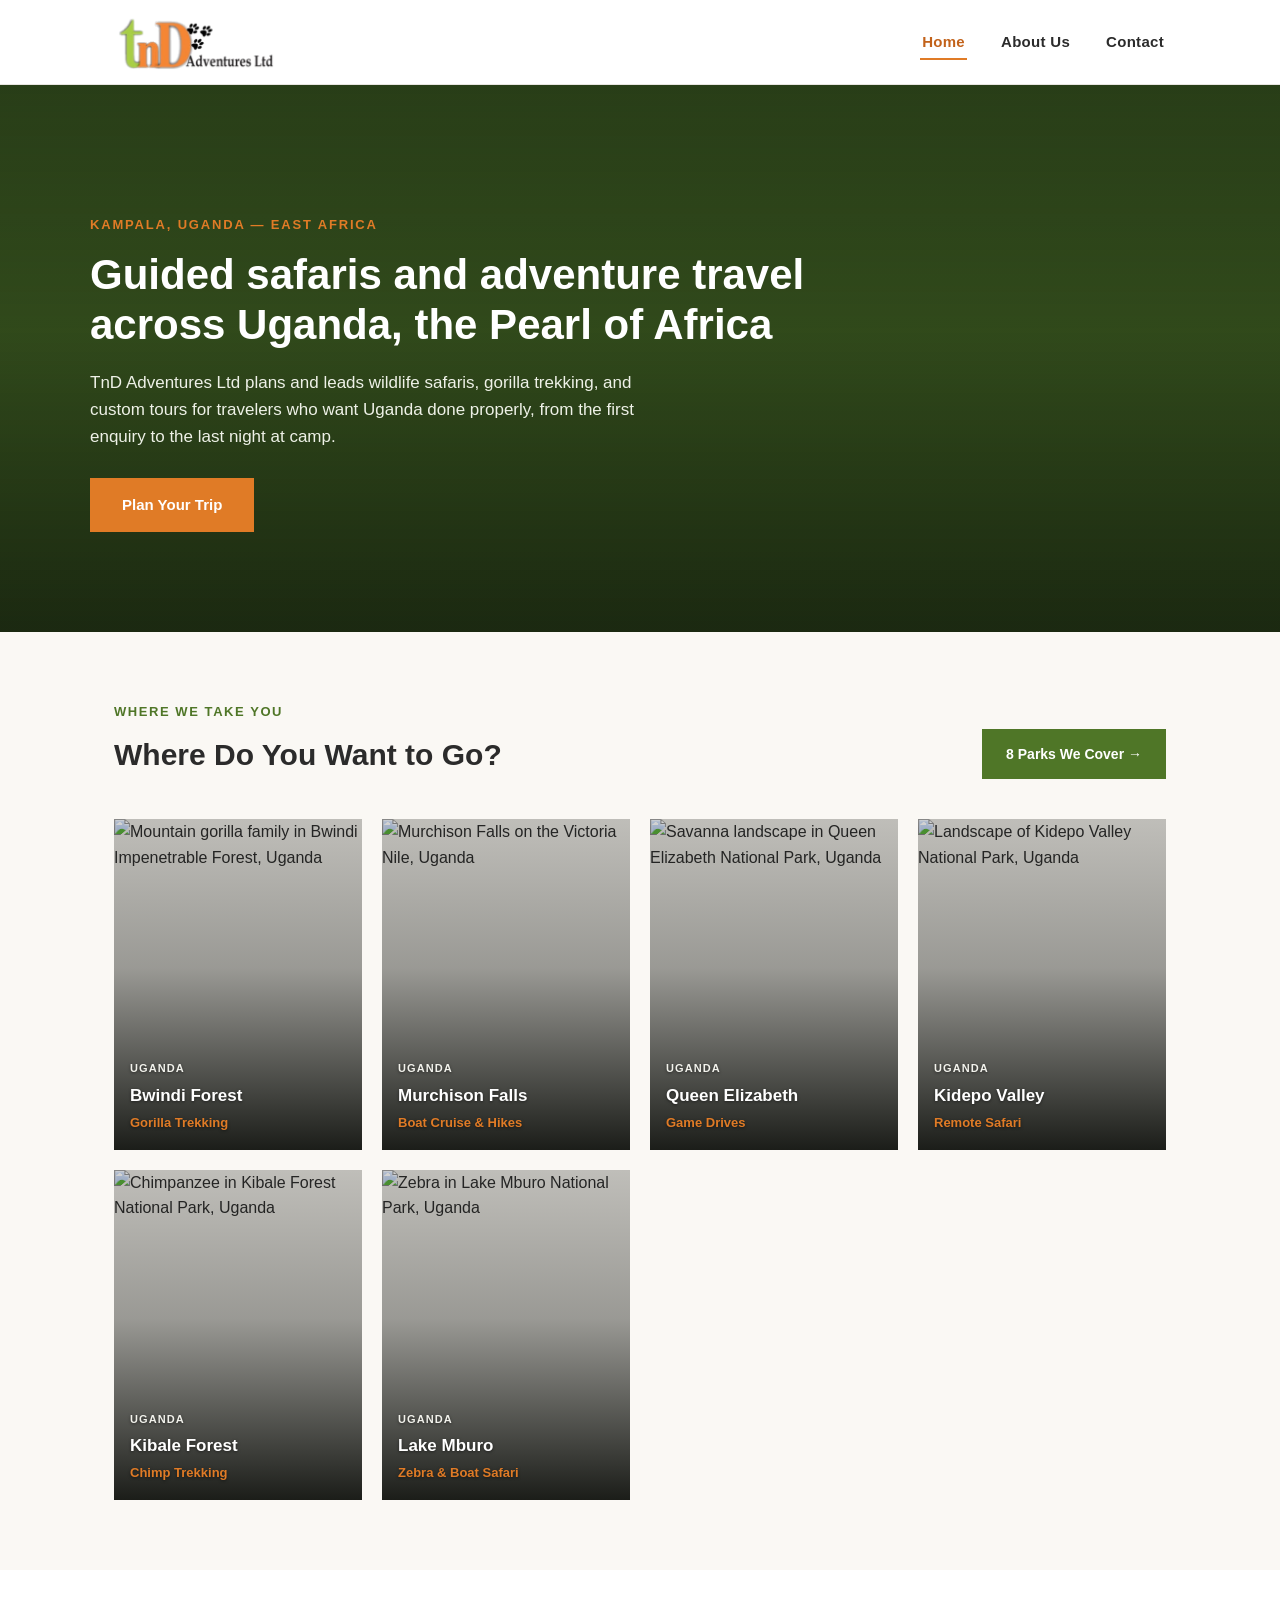
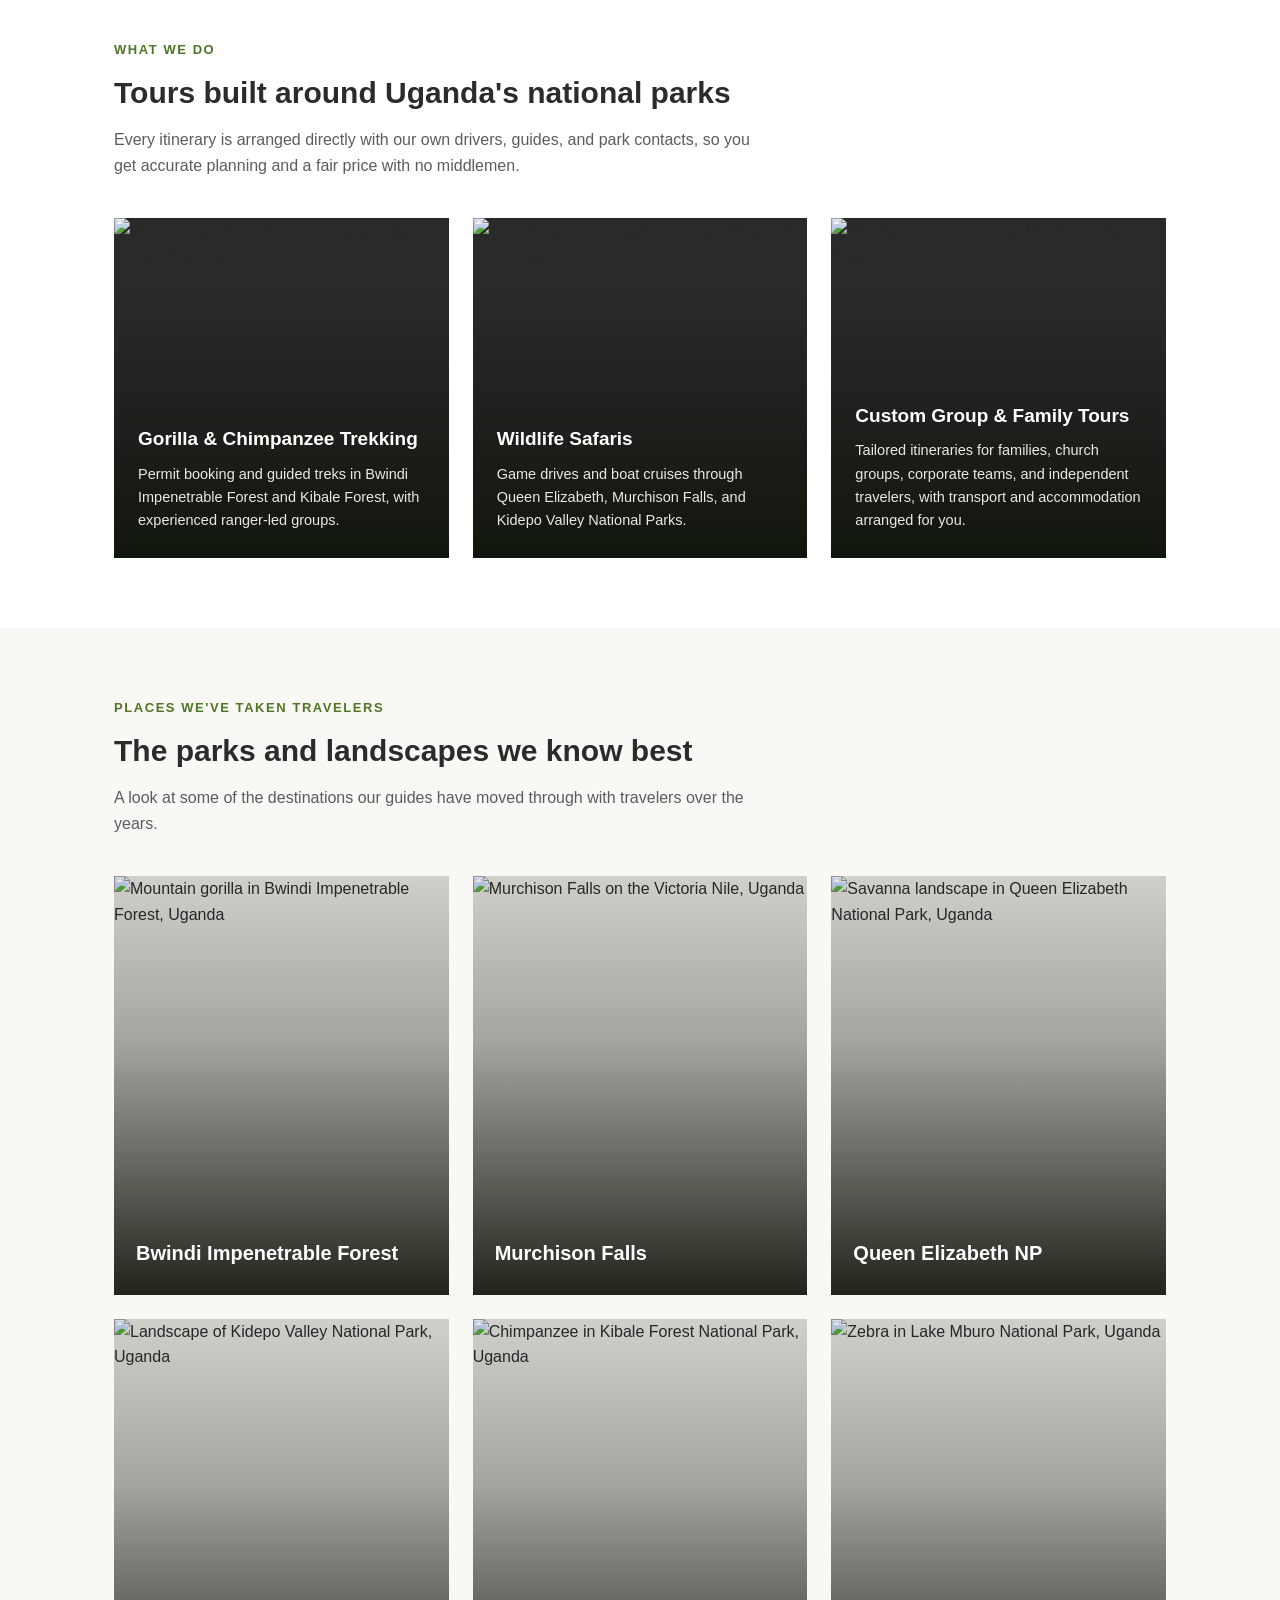
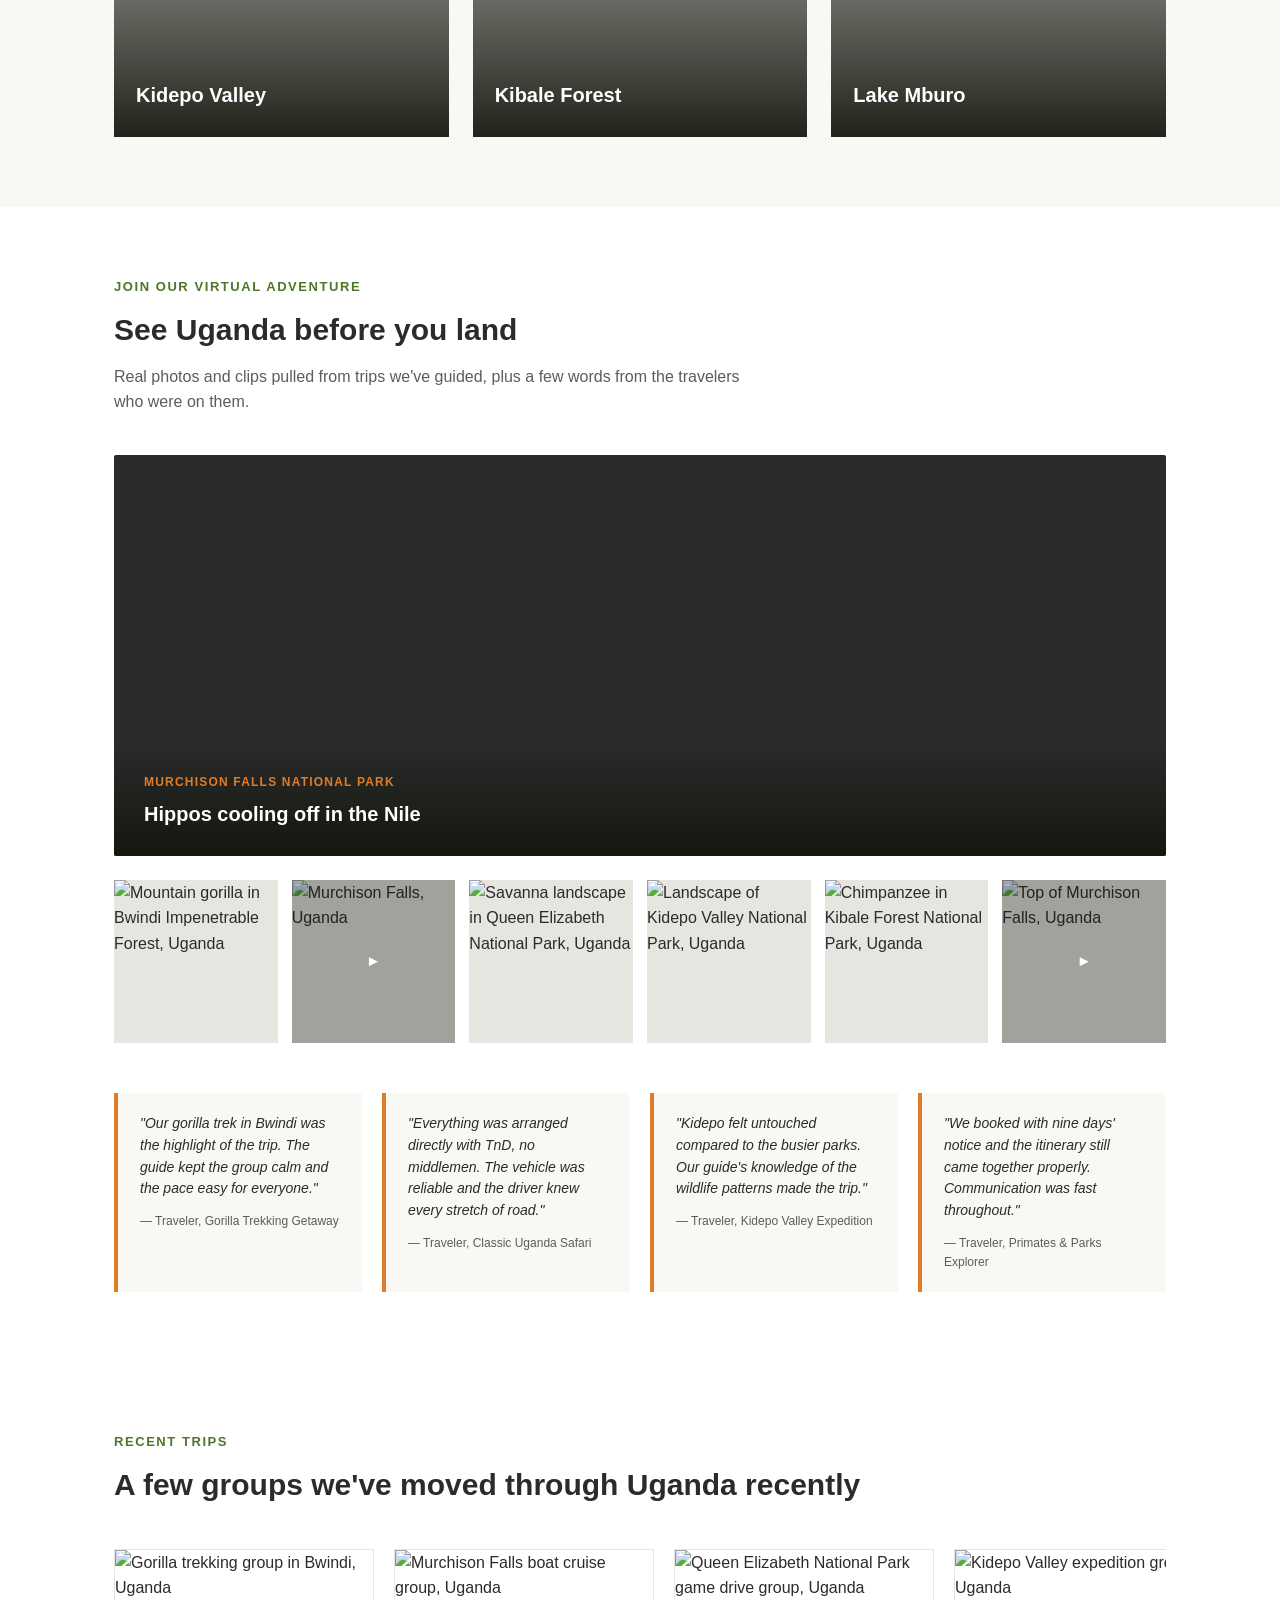
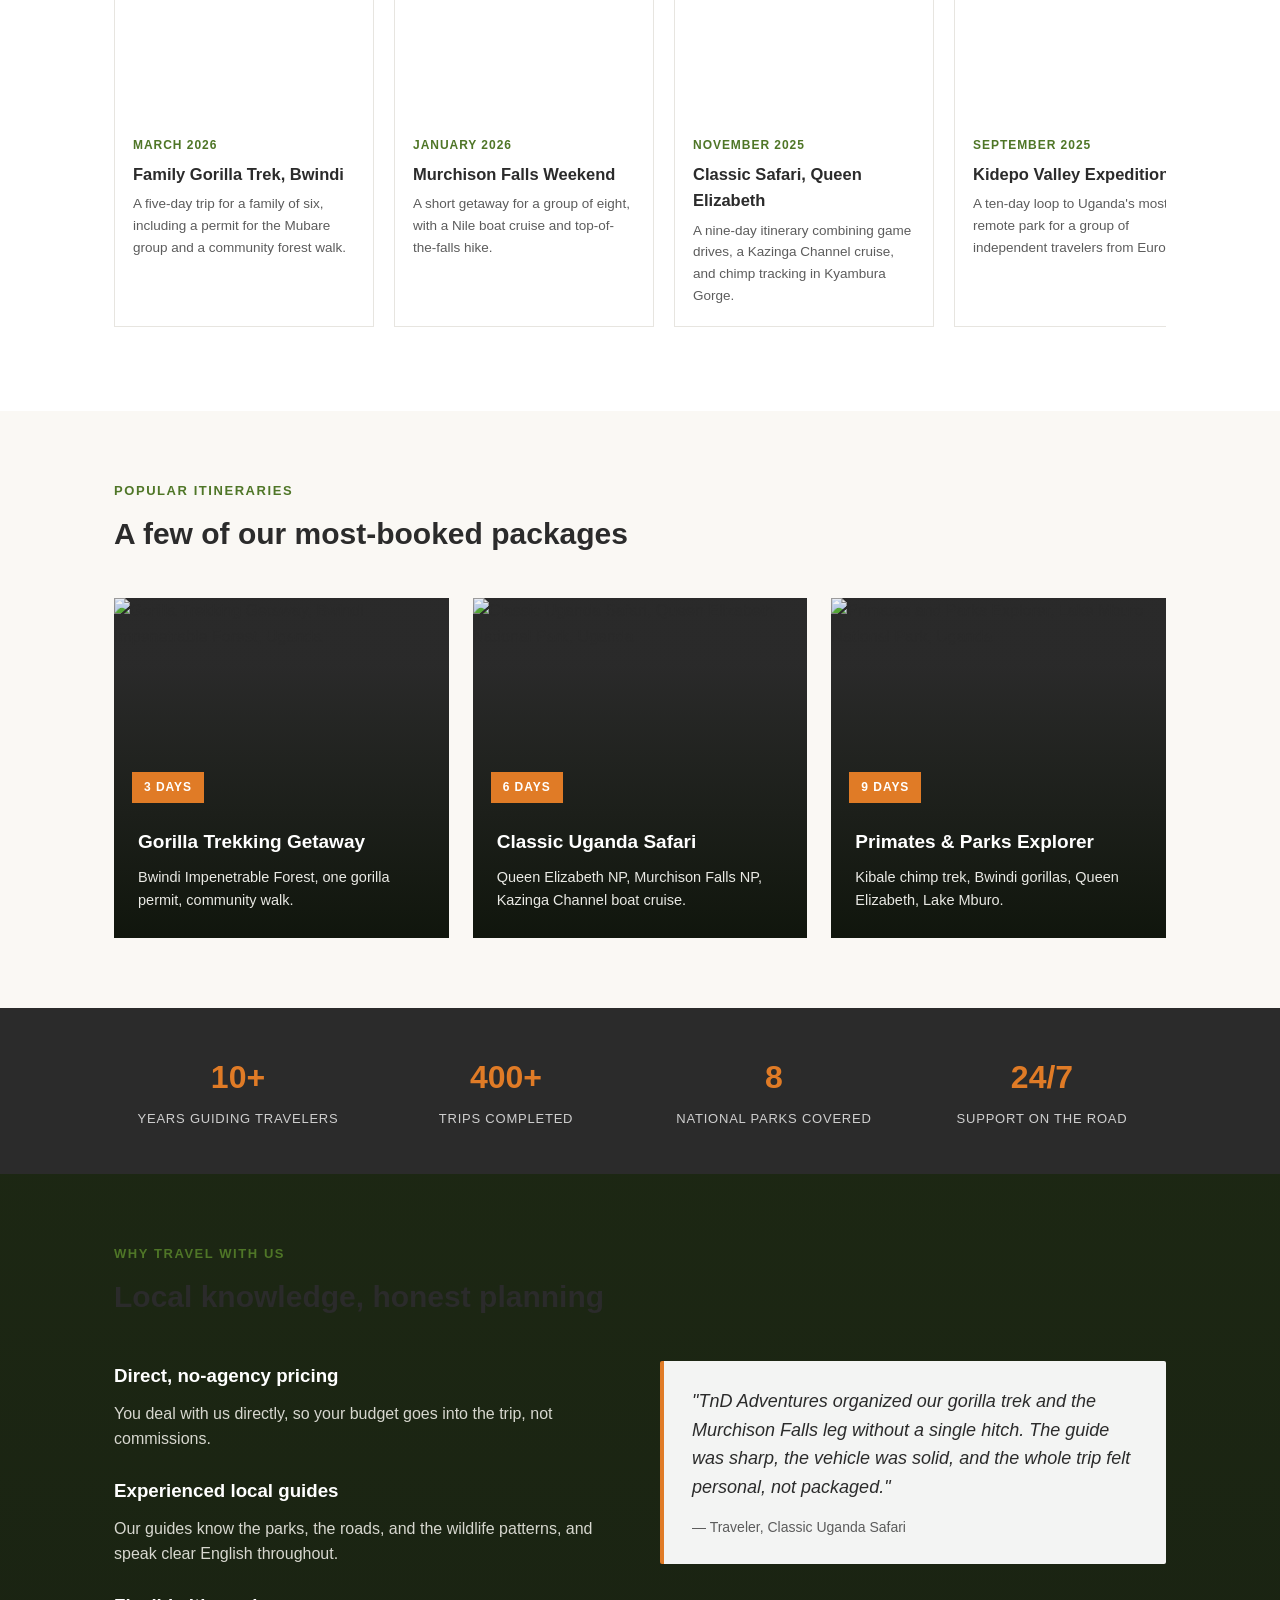
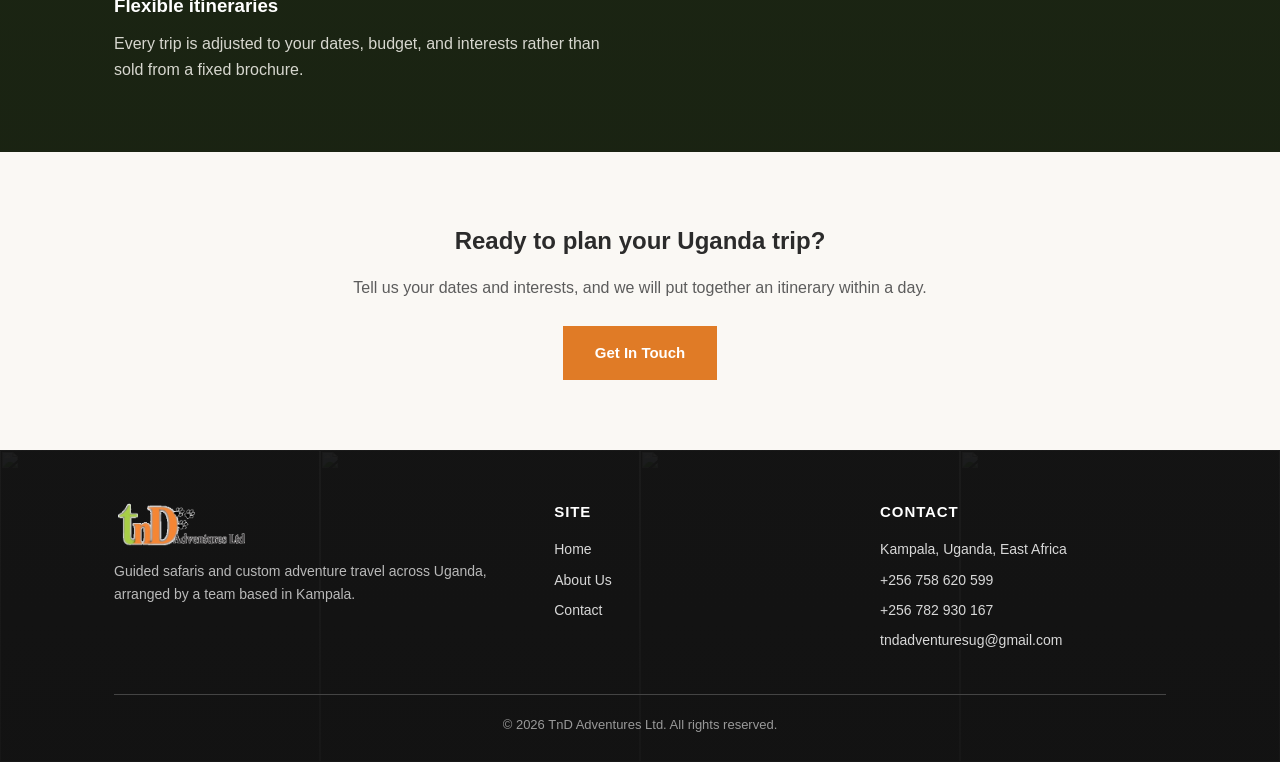
==== commit 1385eb47: "Add files via upload" ====
--- a/index.html
+++ b/index.html
@@ -13,7 +13,11 @@
     <a href="index.html" class="logo-link">
       <img src="assets/logo-mark.png" alt="TnD Adventures Ltd">
     </a>
-    <nav>
+    <button type="button" class="nav-toggle" aria-label="Open menu" aria-expanded="false" aria-controls="site-nav">
+      <span></span><span></span><span></span>
+    </button>
+    <nav id="site-nav">
+      <button type="button" class="nav-close" aria-label="Close menu">&times;</button>
       <ul>
         <li><a href="index.html" class="active">Home</a></li>
         <li><a href="about.html">About Us</a></li>
--- a/style.css
+++ b/style.css
@@ -22,6 +22,7 @@
 
 html {
   scroll-behavior: smooth;
+  overflow-x: hidden;
 }
 
 body {
@@ -31,6 +32,7 @@
   line-height: 1.6;
   font-size: 16px;
   animation: fadeIn 0.5s ease both;
+  overflow-x: hidden;
 }
 
 a {
@@ -238,6 +240,55 @@
 
 .nav-toggle {
   display: none;
+  flex-direction: column;
+  justify-content: center;
+  gap: 5px;
+  width: 36px;
+  height: 36px;
+  padding: 0;
+  border: none;
+  background: transparent;
+  cursor: pointer;
+  flex-shrink: 0;
+}
+
+.nav-toggle span {
+  display: block;
+  width: 100%;
+  height: 2px;
+  background-color: var(--charcoal);
+  transition: transform 0.25s ease, opacity 0.25s ease;
+}
+
+.nav-toggle.open span:nth-child(1) {
+  transform: translateY(7px) rotate(45deg);
+}
+
+.nav-toggle.open span:nth-child(2) {
+  opacity: 0;
+}
+
+.nav-toggle.open span:nth-child(3) {
+  transform: translateY(-7px) rotate(-45deg);
+}
+
+.nav-close {
+  display: none;
+}
+
+.nav-backdrop {
+  position: fixed;
+  inset: 0;
+  z-index: 190;
+  background: rgba(10, 12, 8, 0.55);
+  opacity: 0;
+  pointer-events: none;
+  transition: opacity 0.25s ease;
+}
+
+.nav-backdrop.open {
+  opacity: 1;
+  pointer-events: auto;
 }
 
 /* Hero */
@@ -628,7 +679,7 @@
 .gallery-card .overlay {
   position: absolute;
   inset: 0;
-  background: linear-gradient(180deg, rgba(20, 20, 20, 0) 40%, rgba(15, 20, 10, 0.88) 100%);
+  background: linear-gradient(180deg, rgba(10, 12, 8, 0.1) 0%, rgba(10, 12, 8, 0.3) 40%, rgba(15, 20, 10, 0.92) 100%);
   display: flex;
   flex-direction: column;
   justify-content: flex-end;
@@ -717,27 +768,31 @@
   flex-direction: column;
   justify-content: flex-end;
   padding: 16px;
-  background: linear-gradient(180deg, rgba(20, 20, 20, 0) 45%, rgba(15, 20, 10, 0.9) 100%);
+  background: linear-gradient(180deg, rgba(10, 12, 8, 0.18) 0%, rgba(10, 12, 8, 0.35) 45%, rgba(10, 12, 8, 0.92) 100%);
 }
 
 .destination-card .destination-country {
   font-size: 11px;
   text-transform: uppercase;
   letter-spacing: 0.1em;
-  color: #d8d8d2;
+  color: #f2f2ec;
+  font-weight: bold;
   margin-bottom: 4px;
+  text-shadow: 0 1px 3px rgba(0, 0, 0, 0.5);
 }
 
 .destination-card h3 {
   font-size: 17px;
   color: var(--white);
   margin-bottom: 4px;
+  text-shadow: 0 1px 3px rgba(0, 0, 0, 0.5);
 }
 
 .destination-card .destination-tag {
   font-size: 13px;
   font-weight: bold;
   color: var(--orange);
+  text-shadow: 0 1px 3px rgba(0, 0, 0, 0.5);
 }
 
 @media (max-width: 900px) {
@@ -1268,10 +1323,62 @@
   }
 }
 
-@media (max-width: 700px) {
+@media (max-width: 820px) {
+  .nav-toggle {
+    display: flex;
+  }
+
+  nav {
+    position: fixed;
+    top: 0;
+    left: 0;
+    height: 100vh;
+    width: 80%;
+    max-width: 300px;
+    background-color: var(--white);
+    box-shadow: 4px 0 30px rgba(0, 0, 0, 0.2);
+    padding: 90px 28px 28px;
+    transform: translateX(-100%);
+    transition: transform 0.3s ease;
+    z-index: 200;
+    overflow-y: auto;
+  }
+
+  nav.open {
+    transform: translateX(0);
+  }
+
   nav ul {
-    display: none;
-  }
+    flex-direction: column;
+    gap: 2px;
+  }
+
+  nav ul li a {
+    display: block;
+    padding: 15px 4px;
+    font-size: 17px;
+    border-bottom: 1px solid var(--light-gray);
+  }
+
+  .nav-close {
+    display: block;
+    position: absolute;
+    top: 20px;
+    right: 20px;
+    width: 36px;
+    height: 36px;
+    border: none;
+    background: transparent;
+    font-size: 30px;
+    line-height: 1;
+    color: var(--charcoal);
+    cursor: pointer;
+  }
+
+  body.nav-locked {
+    overflow: hidden;
+  }
+
   .va-showcase {
     aspect-ratio: 4 / 5;
   }
@@ -1287,4 +1394,44 @@
   .testimonial-grid {
     grid-template-columns: 1fr;
   }
-}
+  .gallery-card .overlay .place-eyebrow,
+  .gallery-card .overlay p {
+    opacity: 1;
+    max-height: 60px;
+    transform: none;
+  }
+  .hero {
+    padding: 100px 20px 70px;
+  }
+  .hero h1 {
+    font-size: 26px;
+  }
+  .hero p {
+    font-size: 15.5px;
+  }
+  .page-hero {
+    padding: 100px 20px 70px;
+  }
+  .page-hero h1 {
+    font-size: 27px;
+  }
+  .section-heading h2 {
+    font-size: 24px;
+  }
+  section {
+    padding: 50px 20px;
+  }
+  .testimonial {
+    font-size: 15.5px;
+    padding-left: 18px;
+  }
+  .destination-grid {
+    grid-template-columns: repeat(2, 1fr);
+  }
+  .header-inner {
+    padding: 12px 16px;
+  }
+  .logo-link img {
+    height: 44px;
+  }
+}
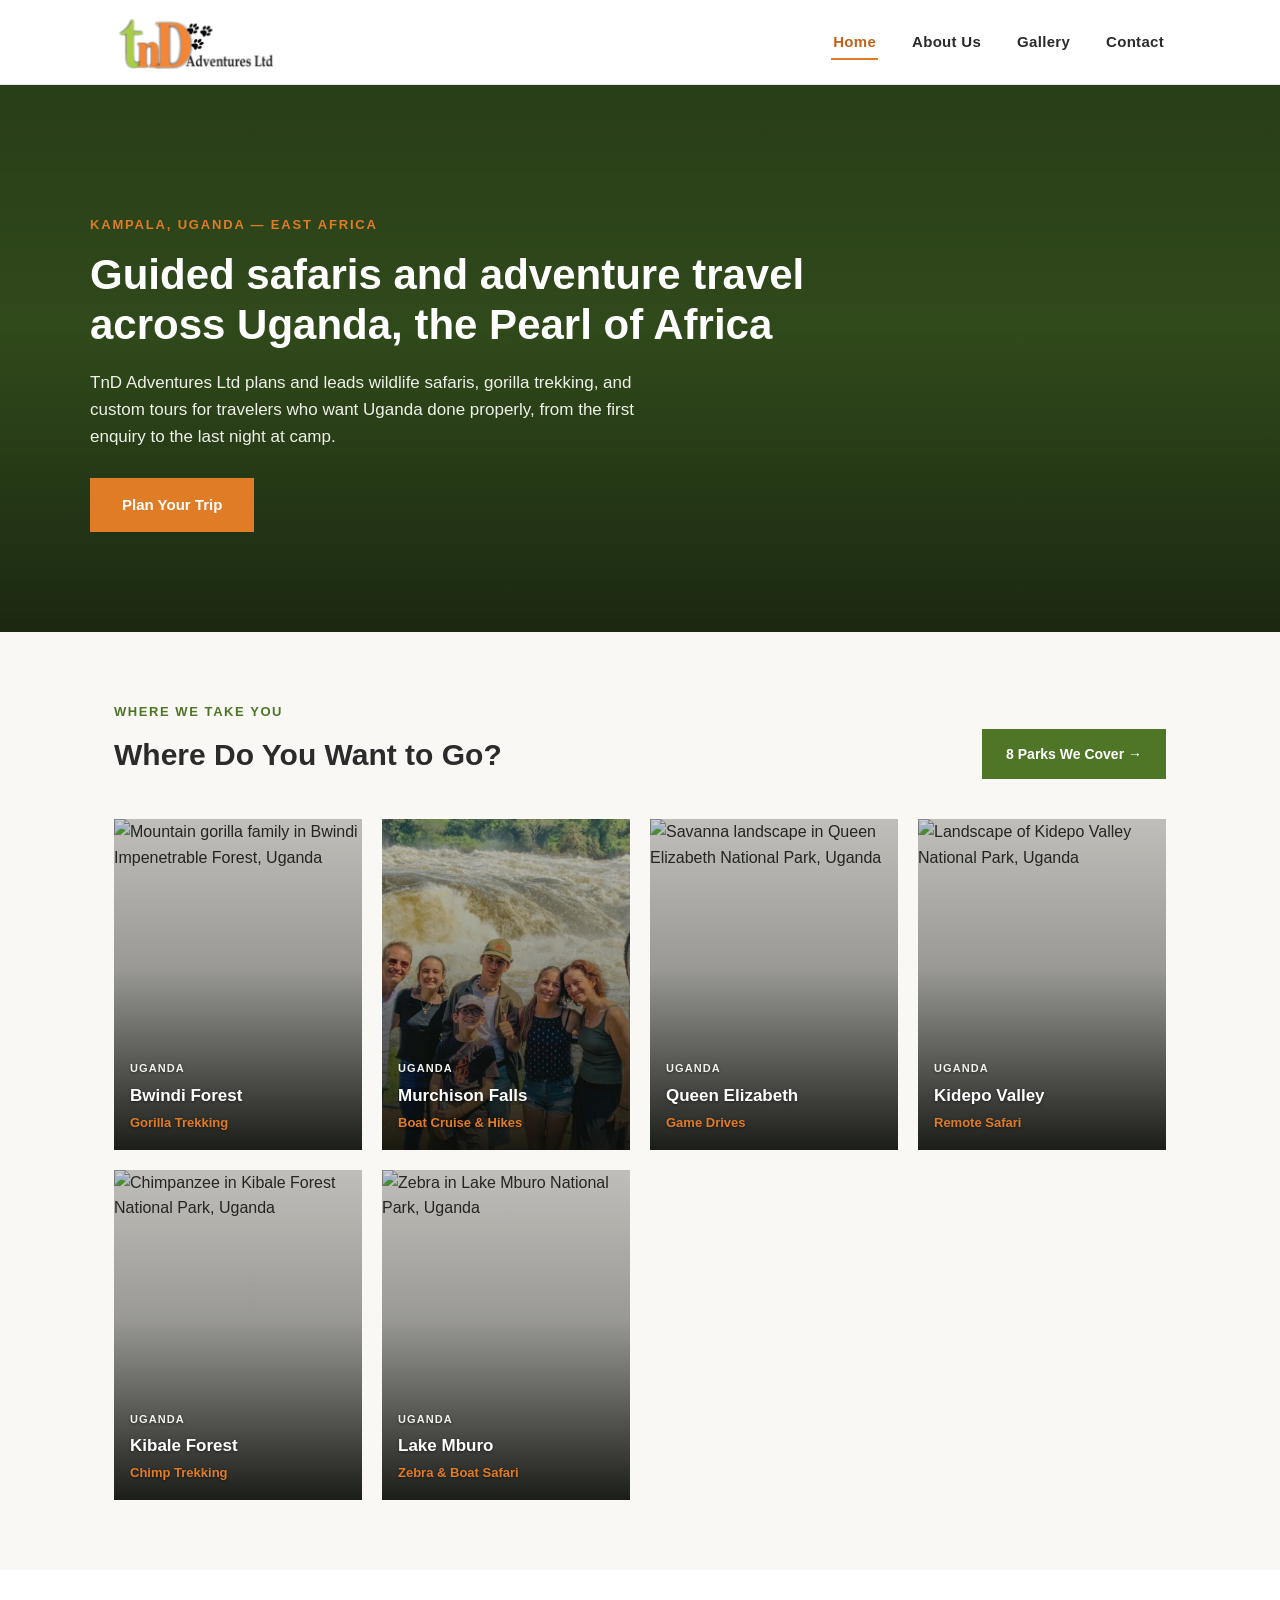
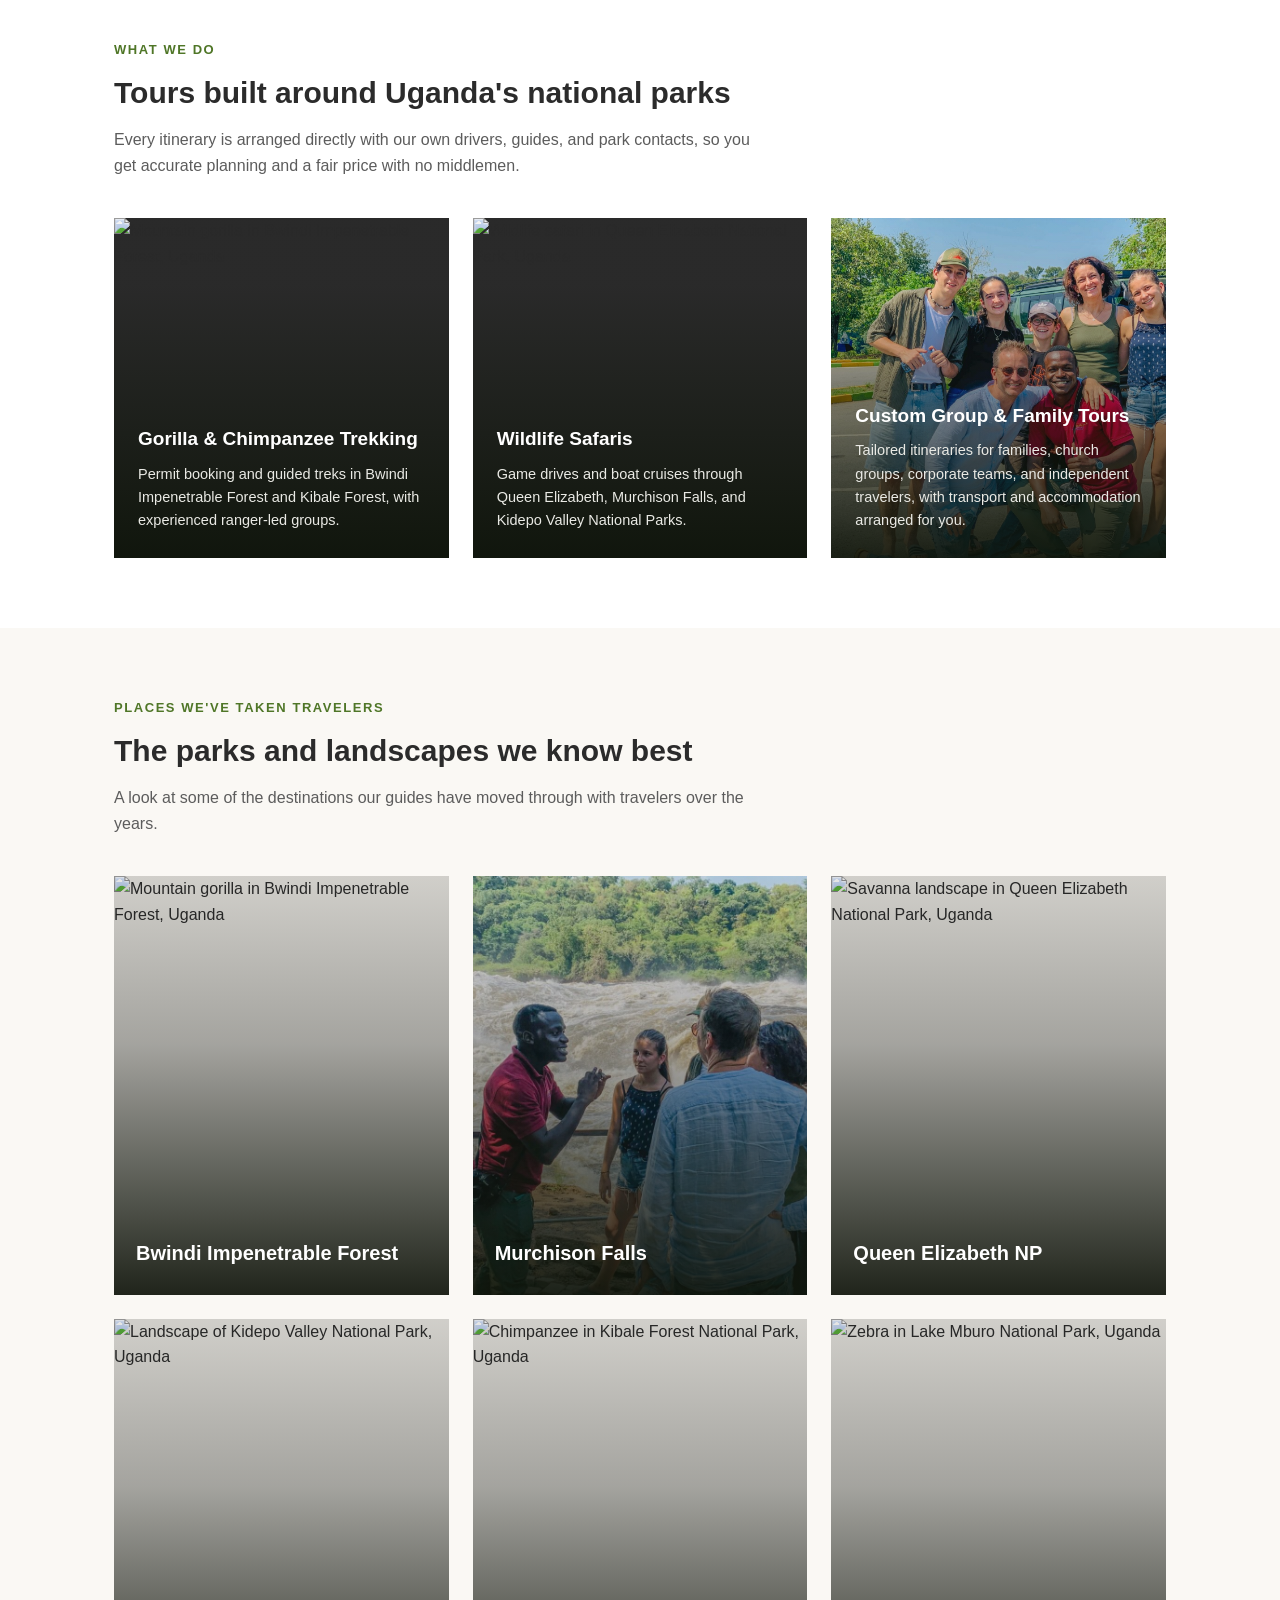
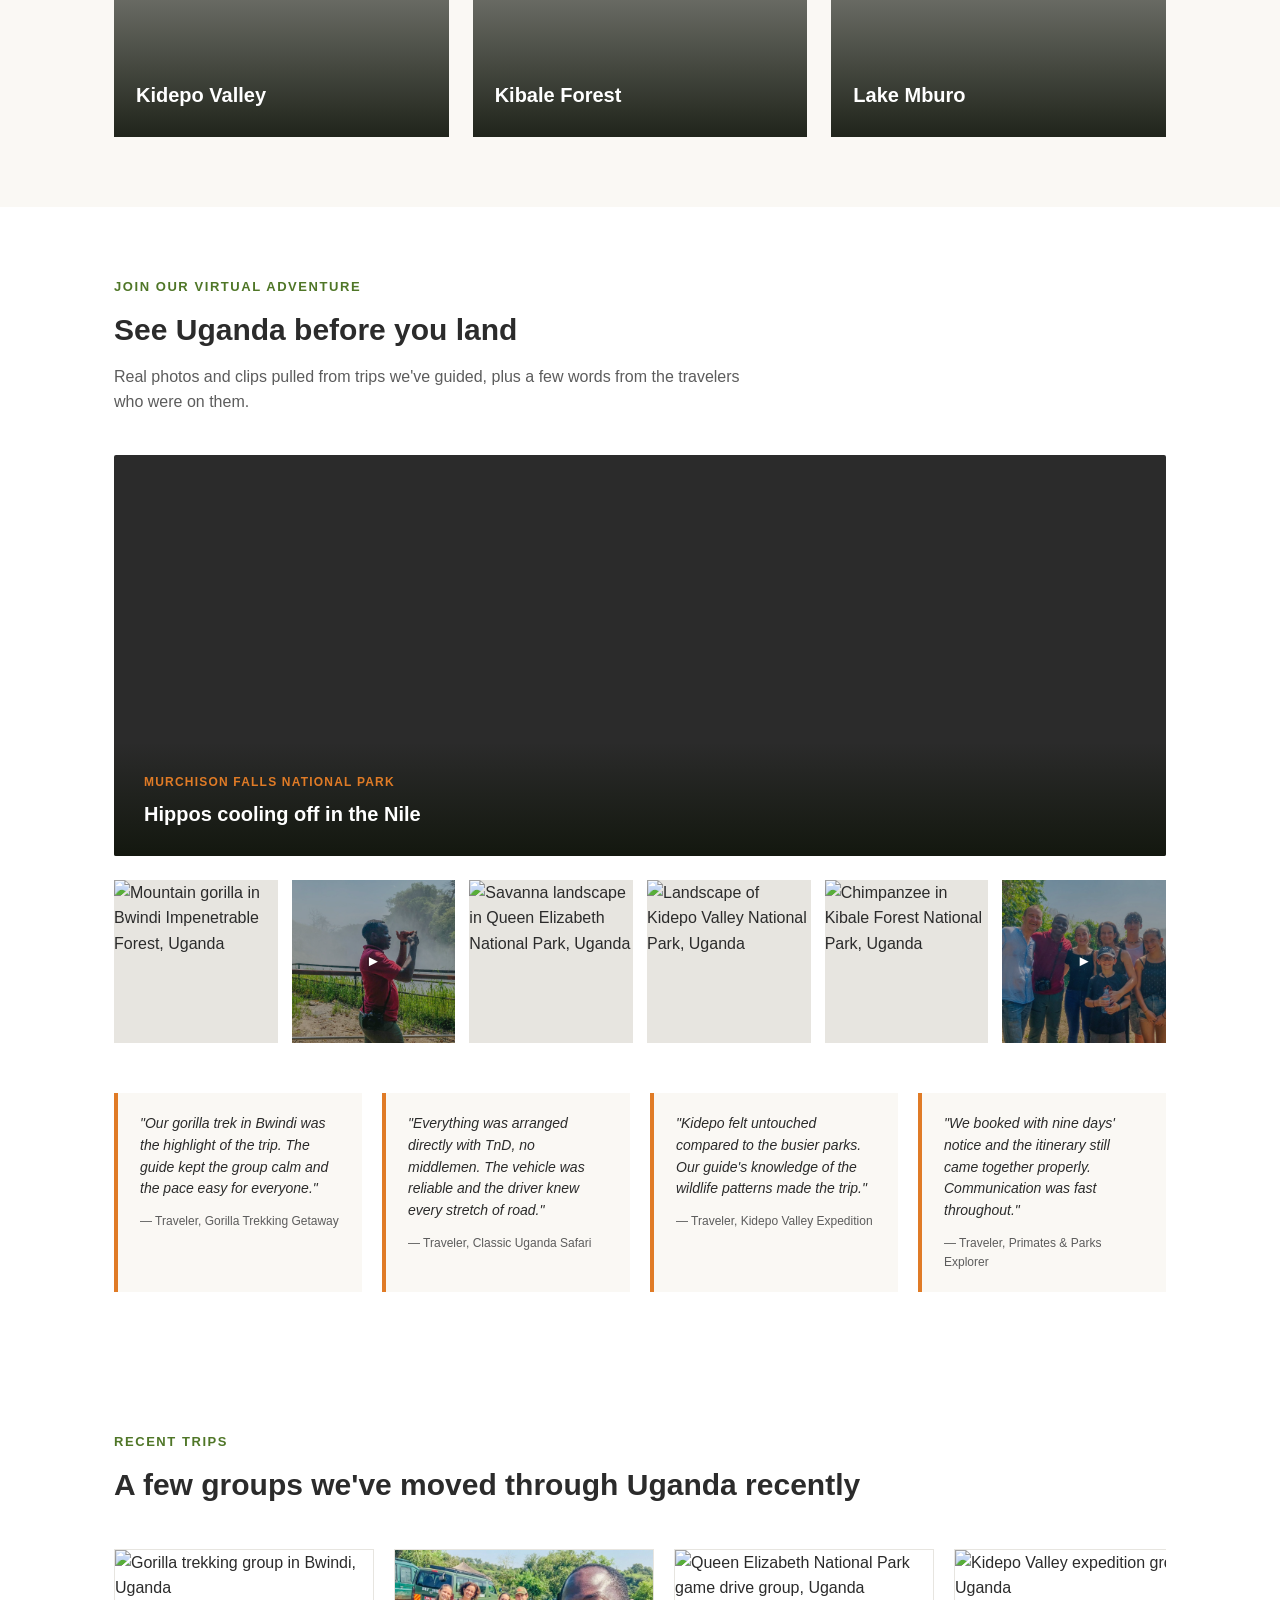
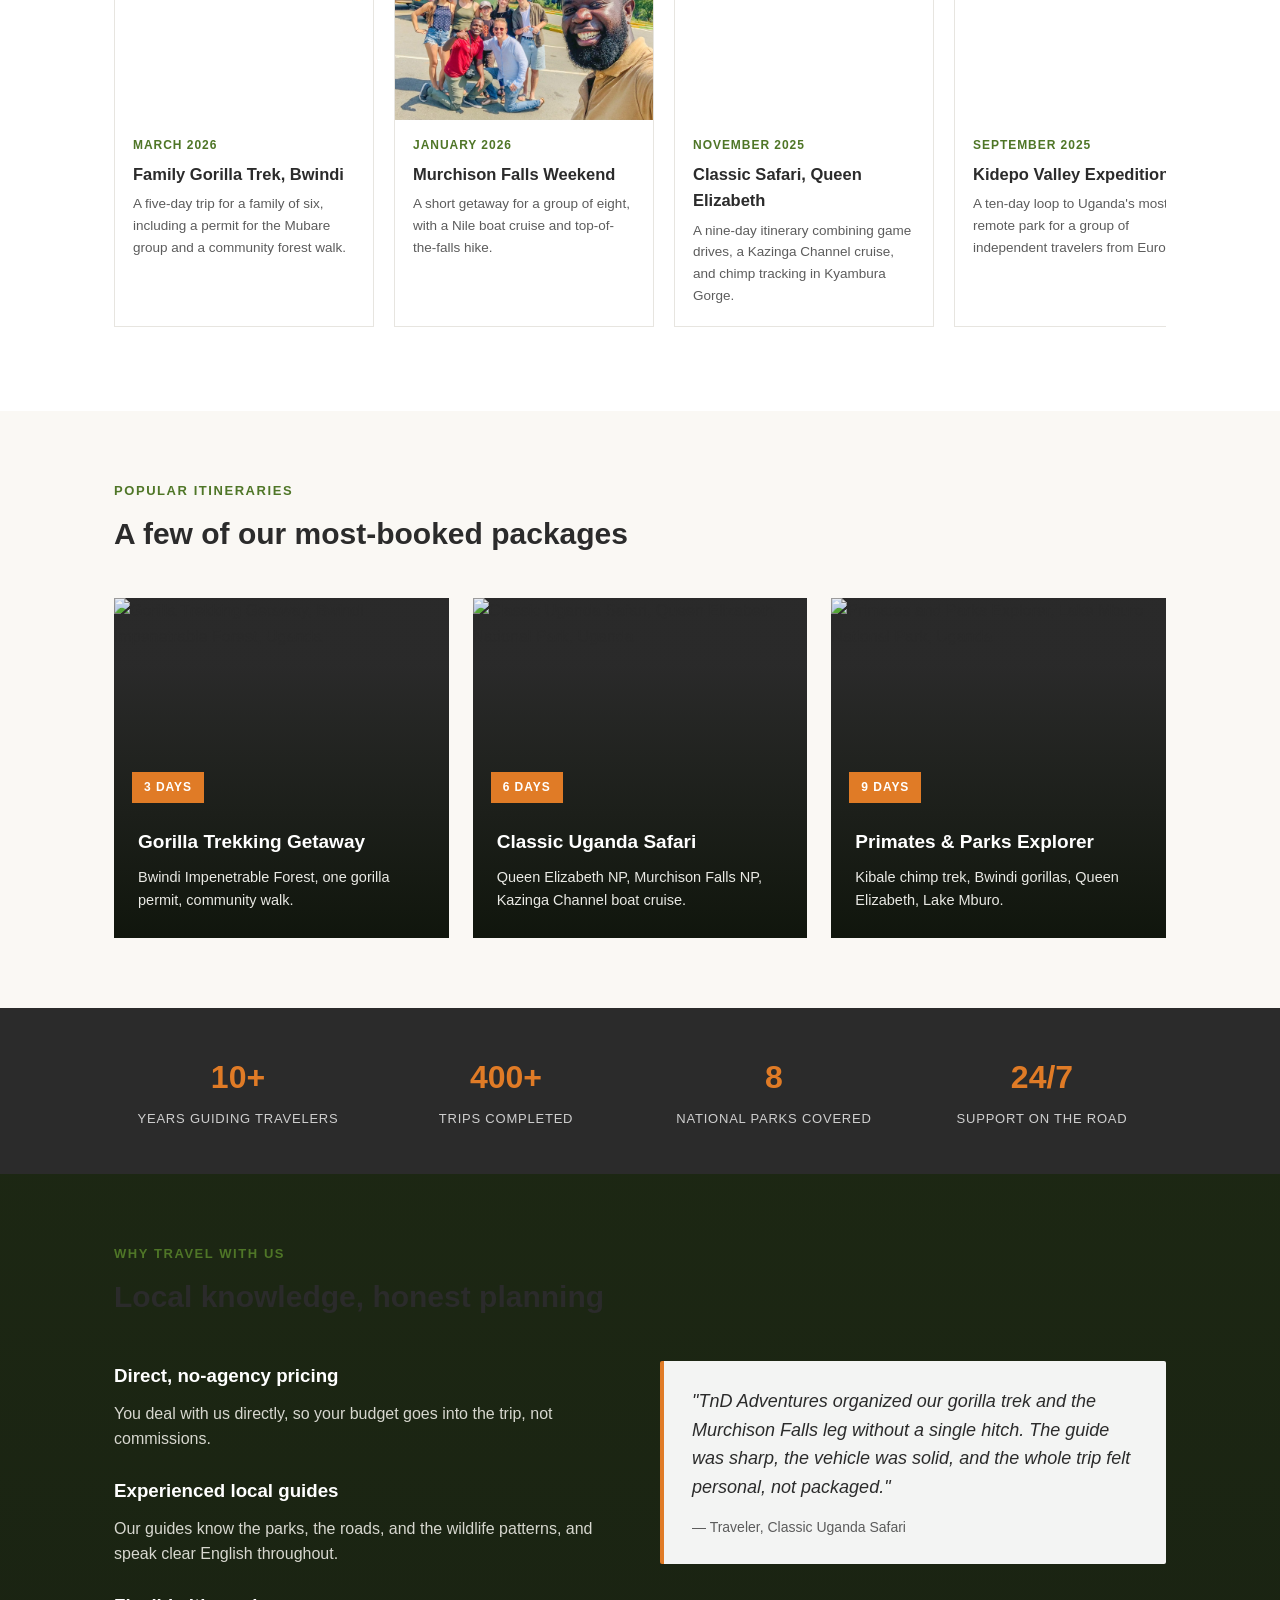
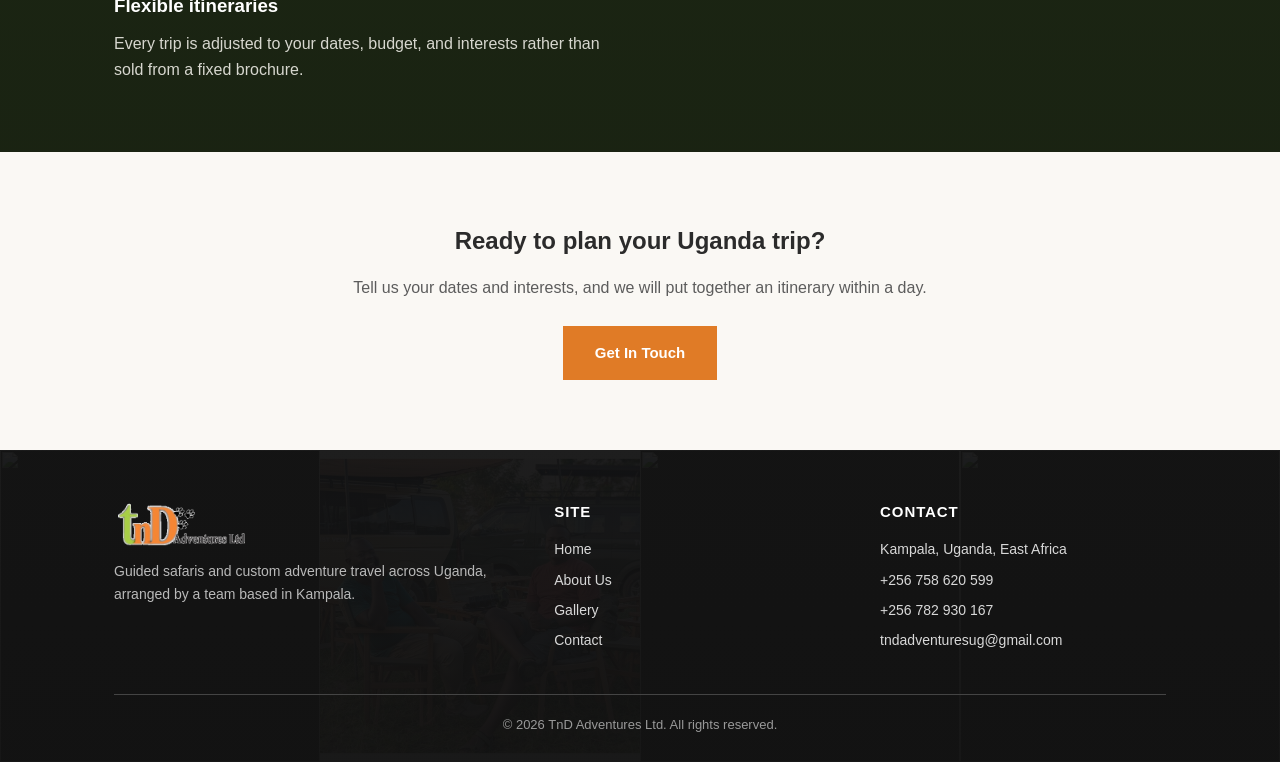
==== commit 90f8fc32: "Add files via upload" ====
--- a/index.html
+++ b/index.html
@@ -21,6 +21,7 @@
       <ul>
         <li><a href="index.html" class="active">Home</a></li>
         <li><a href="about.html">About Us</a></li>
+        <li><a href="gallery.html">Gallery</a></li>
         <li><a href="contact.html">Contact</a></li>
       </ul>
     </nav>
@@ -62,7 +63,7 @@
         </div>
       </a>
       <a href="contact.html" class="destination-card" data-reveal="2">
-        <img src="https://commons.wikimedia.org/wiki/Special:FilePath/Murchison_Falls_573x430.jpg" alt="Murchison Falls on the Victoria Nile, Uganda">
+        <img src="photos/murchison-falls-group.jpg" alt="Our guide with travelers at Murchison Falls, Uganda">
         <div class="destination-overlay">
           <span class="destination-country">Uganda</span>
           <h3>Murchison Falls</h3>
@@ -133,7 +134,7 @@
       </div>
       <div class="media-card" data-reveal="3">
         <div class="media-bg">
-          <img src="https://commons.wikimedia.org/wiki/Special:FilePath/Murchison_Falls_573x430.jpg" alt="Family and group tour at Murchison Falls, Uganda">
+          <img src="photos/family-tour-group.jpg" alt="A family group on tour with our guide, Uganda">
         </div>
         <div class="media-body">
           <h3>Custom Group &amp; Family Tours</h3>
@@ -161,7 +162,7 @@
         </div>
       </div>
       <div class="gallery-card lightbox-item" data-group="gallery" data-caption="Murchison Falls — the Nile forced through a 7-metre gorge." data-reveal="2">
-        <img src="https://commons.wikimedia.org/wiki/Special:FilePath/Murchison_Falls_573x430.jpg" alt="Murchison Falls on the Victoria Nile, Uganda">
+        <img src="photos/guide-briefing-group.jpg" alt="Our guide briefing travelers at Murchison Falls viewpoint, Uganda">
         <div class="overlay">
           <div class="place-eyebrow">Northwestern Uganda</div>
           <h3>Murchison Falls</h3>
@@ -227,7 +228,7 @@
         <img src="https://commons.wikimedia.org/wiki/Special:FilePath/Mountain_gorilla,_2-year-old,_Mubare_Group,_Buhoma,_Bwindi_Impenetrable_Forest,_Uganda.jpg" alt="Mountain gorilla in Bwindi Impenetrable Forest, Uganda">
       </a>
       <a href="#" class="va-media-item lightbox-item" data-group="virtual" data-video="https://commons.wikimedia.org/wiki/Special:FilePath/MURCHISION_FALLS_On_River_NILE.webm" data-caption="Murchison Falls, on the Victoria Nile.">
-        <img src="https://commons.wikimedia.org/wiki/Special:FilePath/Murchison_Falls_573x430.jpg" alt="Murchison Falls, Uganda">
+        <img src="photos/guide-falls-mist.jpg" alt="Our guide photographing the mist at Murchison Falls, Uganda">
         <span class="play-icon">&#9658;</span>
       </a>
       <a href="#" class="va-media-item lightbox-item" data-group="virtual" data-caption="Savanna and elephants, Queen Elizabeth National Park.">
@@ -240,7 +241,7 @@
         <img src="https://commons.wikimedia.org/wiki/Special:FilePath/013_Alpha_male_chimpanzee_at_Kibale_forest_National_Park_Photo_by_Giles_Laurent.jpg" alt="Chimpanzee in Kibale Forest National Park, Uganda">
       </a>
       <a href="#" class="va-media-item lightbox-item" data-group="virtual" data-video="https://commons.wikimedia.org/wiki/Special:FilePath/Top_of_the_Murchision_Falls_on_the_river_Nile.webm" data-caption="Top of Murchison Falls, on the Victoria Nile.">
-        <img src="https://commons.wikimedia.org/wiki/Special:FilePath/Murchison_Falls_573x430.jpg" alt="Top of Murchison Falls, Uganda">
+        <img src="photos/family-at-falls.jpg" alt="Travelers and our guide at the top of Murchison Falls, Uganda">
         <span class="play-icon">&#9658;</span>
       </a>
     </div>
@@ -285,7 +286,7 @@
       </div>
       <div class="trip-card">
         <div class="trip-media">
-          <img src="https://commons.wikimedia.org/wiki/Special:FilePath/Murchison_Falls_573x430.jpg" alt="Murchison Falls boat cruise group, Uganda">
+          <img src="photos/guide-group-selfie.jpg" alt="Our guide with a travel group after a day on safari, Uganda">
         </div>
         <div class="trip-body">
           <div class="trip-date">January 2026</div>
@@ -418,7 +419,7 @@
 <footer>
   <div class="footer-bg" aria-hidden="true">
     <img src="https://commons.wikimedia.org/wiki/Special:FilePath/Mountain_gorilla,_2-year-old,_Mubare_Group,_Buhoma,_Bwindi_Impenetrable_Forest,_Uganda.jpg" alt="">
-    <img src="https://commons.wikimedia.org/wiki/Special:FilePath/Murchison_Falls_573x430.jpg" alt="">
+    <img src="photos/team-safari-vans.jpg" alt="">
     <img src="https://commons.wikimedia.org/wiki/Special:FilePath/Queen_Elizabeth_national_Park.jpg" alt="">
     <img src="https://commons.wikimedia.org/wiki/Special:FilePath/A_landscape_of_Kidepo_National_Park_in_Uganda.jpg" alt="">
   </div>
@@ -433,6 +434,7 @@
         <ul>
           <li><a href="index.html">Home</a></li>
           <li><a href="about.html">About Us</a></li>
+          <li><a href="gallery.html">Gallery</a></li>
           <li><a href="contact.html">Contact</a></li>
         </ul>
       </div>
--- a/style.css
+++ b/style.css
@@ -185,6 +185,78 @@
 @media (prefers-reduced-motion: reduce) {
   .media-card .media-bg img {
     animation: none !important;
+  }
+}
+
+/* Services — single full-bleed rotating background behind the whole section,
+   text-only cards on top (mirrors the "Why Travel With Us" video-section pattern) */
+.services-section {
+  position: relative;
+  color: var(--white);
+  overflow: hidden;
+  background-color: var(--charcoal);
+}
+
+.services-media {
+  position: absolute;
+  inset: 0;
+  z-index: 0;
+}
+
+.services-media img,
+.services-media video {
+  width: 100%;
+  height: 100%;
+  object-fit: cover;
+}
+
+.services-media::after {
+  content: "";
+  position: absolute;
+  inset: 0;
+  background: linear-gradient(180deg, rgba(10, 12, 8, 0.82) 0%, rgba(10, 12, 8, 0.7) 35%, rgba(10, 12, 8, 0.9) 100%);
+}
+
+.services-section .container {
+  position: relative;
+  z-index: 1;
+}
+
+.services-section .section-heading h2 {
+  color: var(--white);
+}
+
+.services-section .section-heading p {
+  color: #d7d7cf;
+}
+
+.services-list {
+  display: grid;
+  grid-template-columns: repeat(2, 1fr);
+  gap: 36px 44px;
+}
+
+.service-item {
+  border-left: 3px solid var(--orange);
+  padding-left: 20px;
+}
+
+.service-item h3 {
+  color: var(--white);
+  font-size: 19px;
+  margin-bottom: 8px;
+}
+
+.service-item p {
+  color: #d7d7cf;
+  font-size: 14.5px;
+  line-height: 1.6;
+}
+
+@media (max-width: 860px) {
+  .services-list {
+    grid-template-columns: 1fr;
+    gap: 26px;
   }
 }
 
@@ -725,6 +797,86 @@
 
 .gallery-wide {
   grid-column: span 2;
+}
+
+/* Gallery page — filter tabs */
+.filter-tabs {
+  display: flex;
+  flex-wrap: wrap;
+  gap: 10px;
+  margin-bottom: 36px;
+}
+
+.filter-tab {
+  font-family: inherit;
+  font-size: 13.5px;
+  font-weight: 600;
+  letter-spacing: 0.02em;
+  color: var(--gray);
+  background-color: transparent;
+  border: 1.5px solid #ddd;
+  border-radius: 999px;
+  padding: 9px 20px;
+  cursor: pointer;
+  transition: border-color 0.25s ease, color 0.25s ease, background-color 0.25s ease;
+}
+
+.filter-tab:hover {
+  border-color: var(--orange);
+  color: var(--orange-dark);
+}
+
+.filter-tab.active {
+  background-color: var(--orange);
+  border-color: var(--orange);
+  color: var(--white);
+}
+
+.gallery-group {
+  margin-bottom: 56px;
+}
+
+.gallery-group:last-child {
+  margin-bottom: 0;
+}
+
+.gallery-group-head {
+  display: flex;
+  align-items: baseline;
+  justify-content: space-between;
+  gap: 16px;
+  margin-bottom: 22px;
+  padding-bottom: 14px;
+  border-bottom: 1px solid #e6e2da;
+}
+
+.gallery-group-head h3 {
+  font-size: 20px;
+}
+
+.gallery-group-head span {
+  font-size: 13px;
+  color: var(--gray);
+  white-space: nowrap;
+}
+
+.gallery-card.is-hidden {
+  display: none;
+}
+
+.gallery-group.is-hidden {
+  display: none;
+}
+
+@media (max-width: 720px) {
+  .filter-tabs {
+    gap: 8px;
+    margin-bottom: 26px;
+  }
+  .filter-tab {
+    font-size: 12.5px;
+    padding: 8px 16px;
+  }
 }
 
 /* Destinations picker ("Where Do You Want to Go?") */
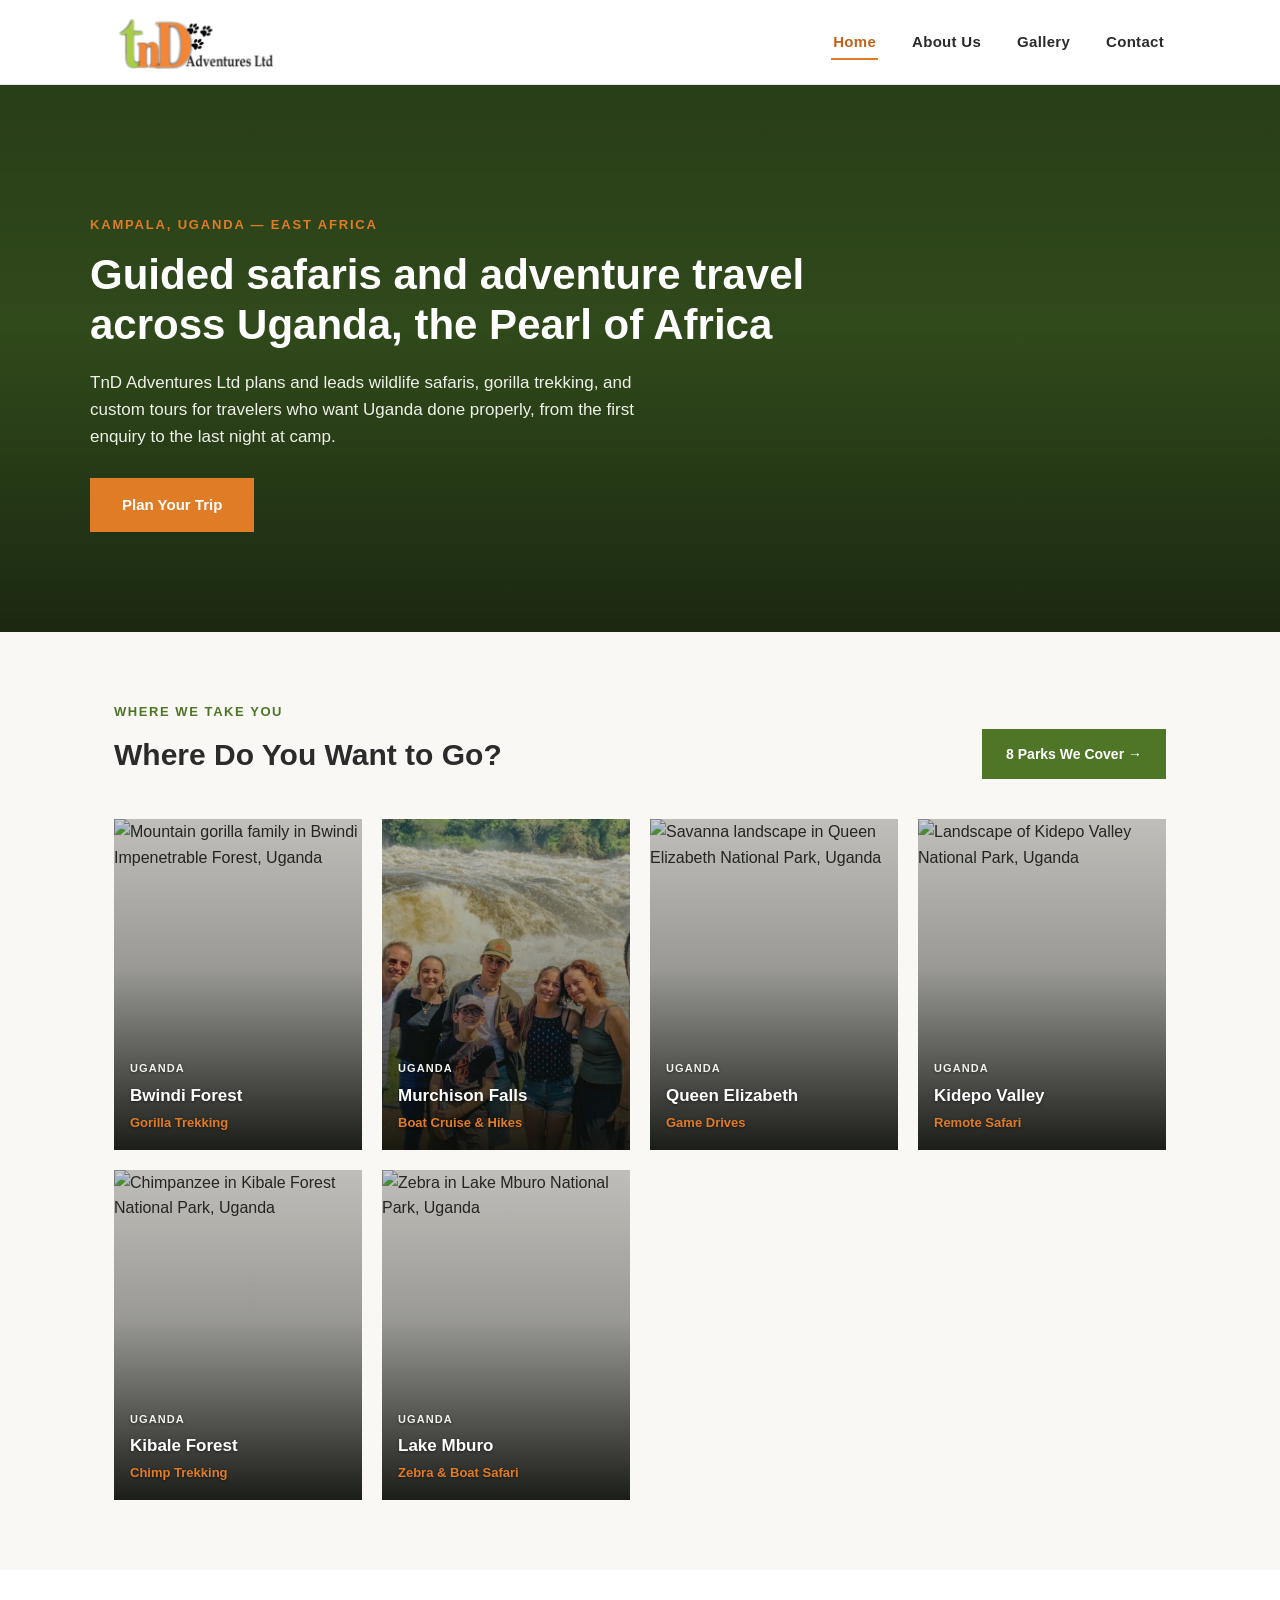
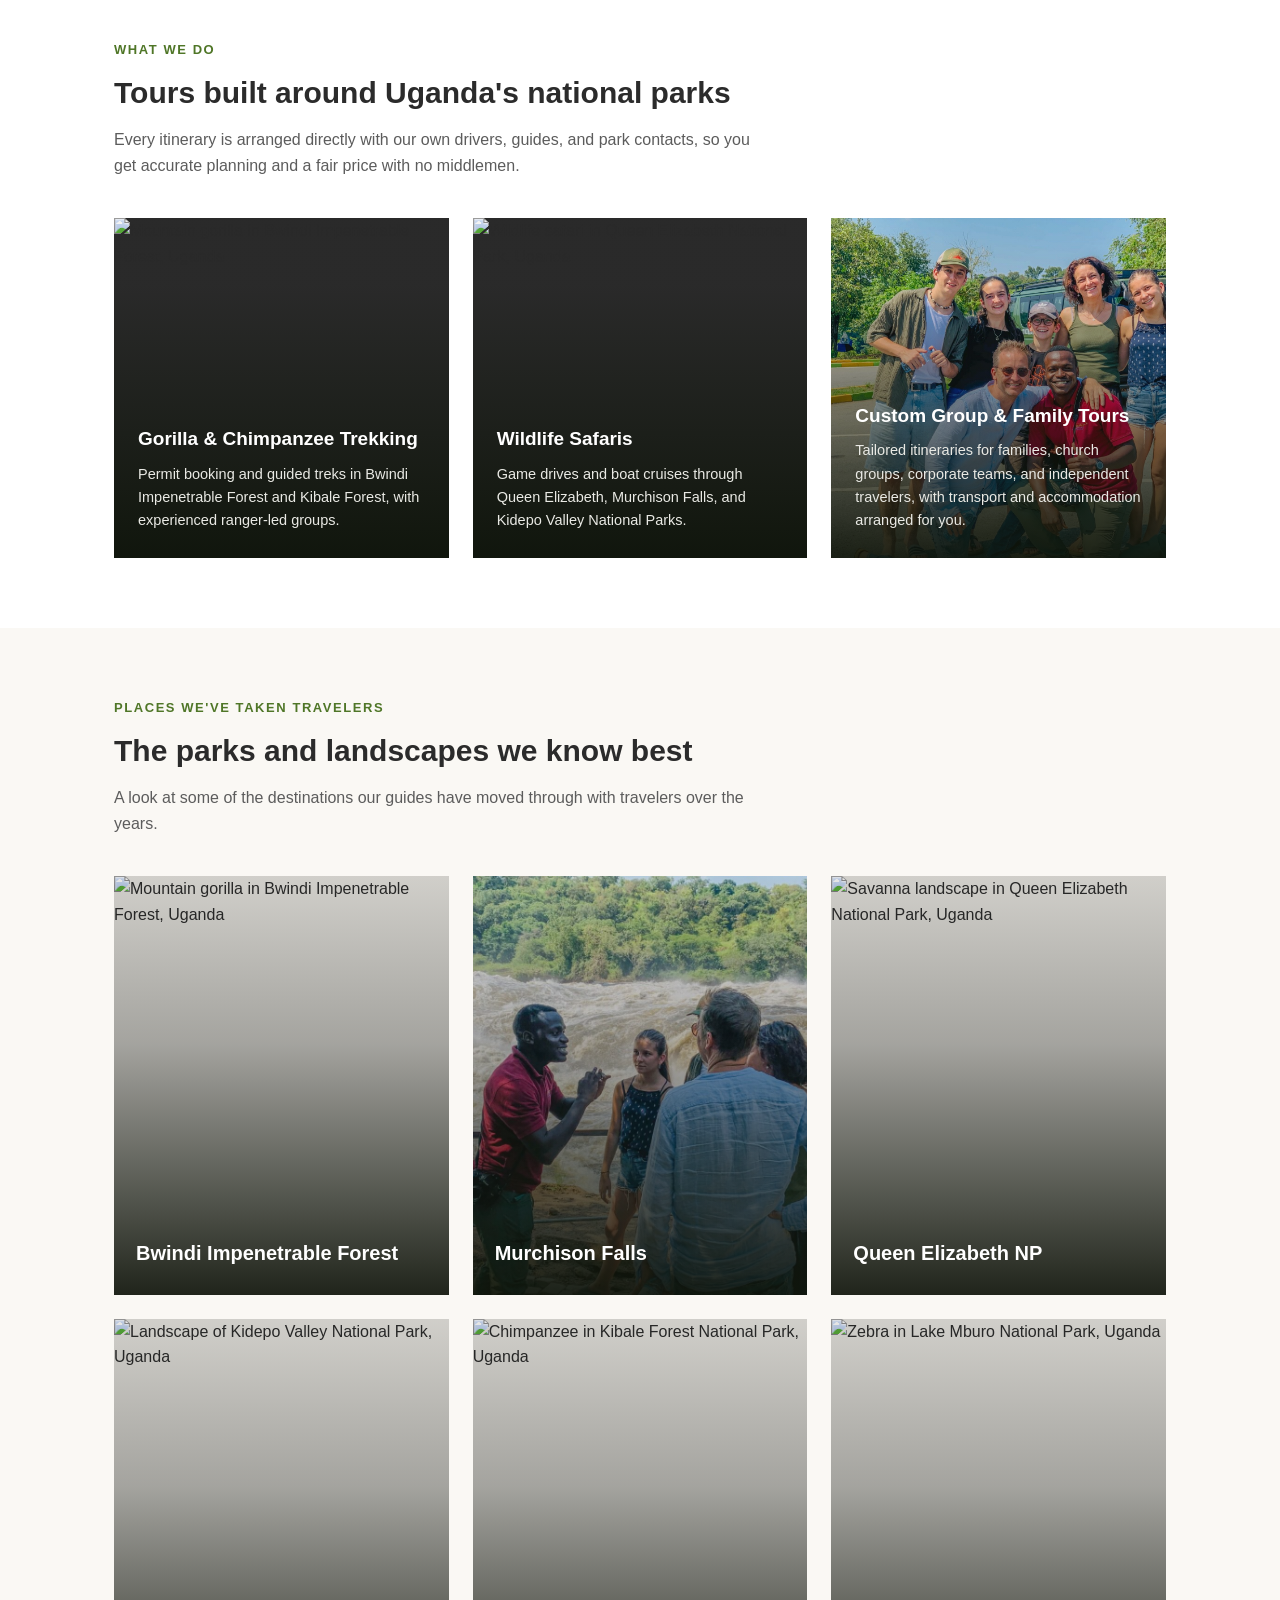
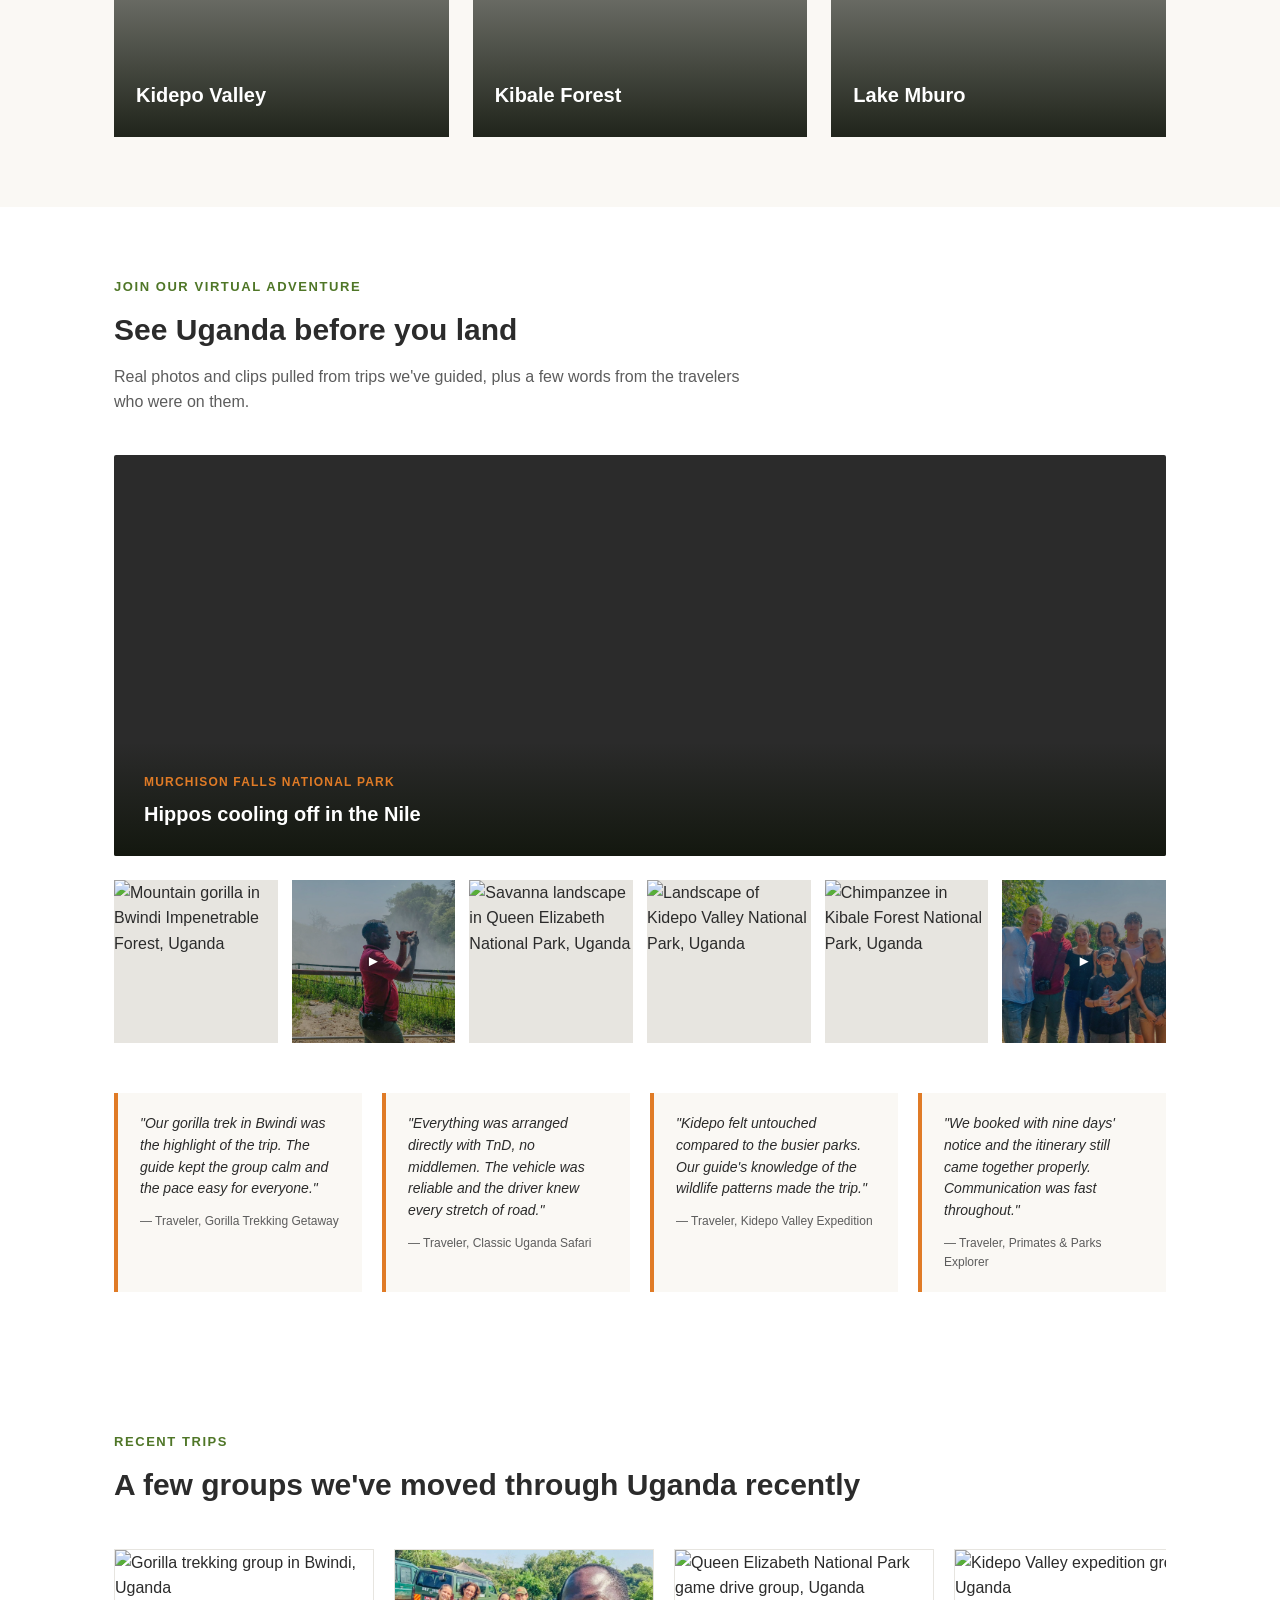
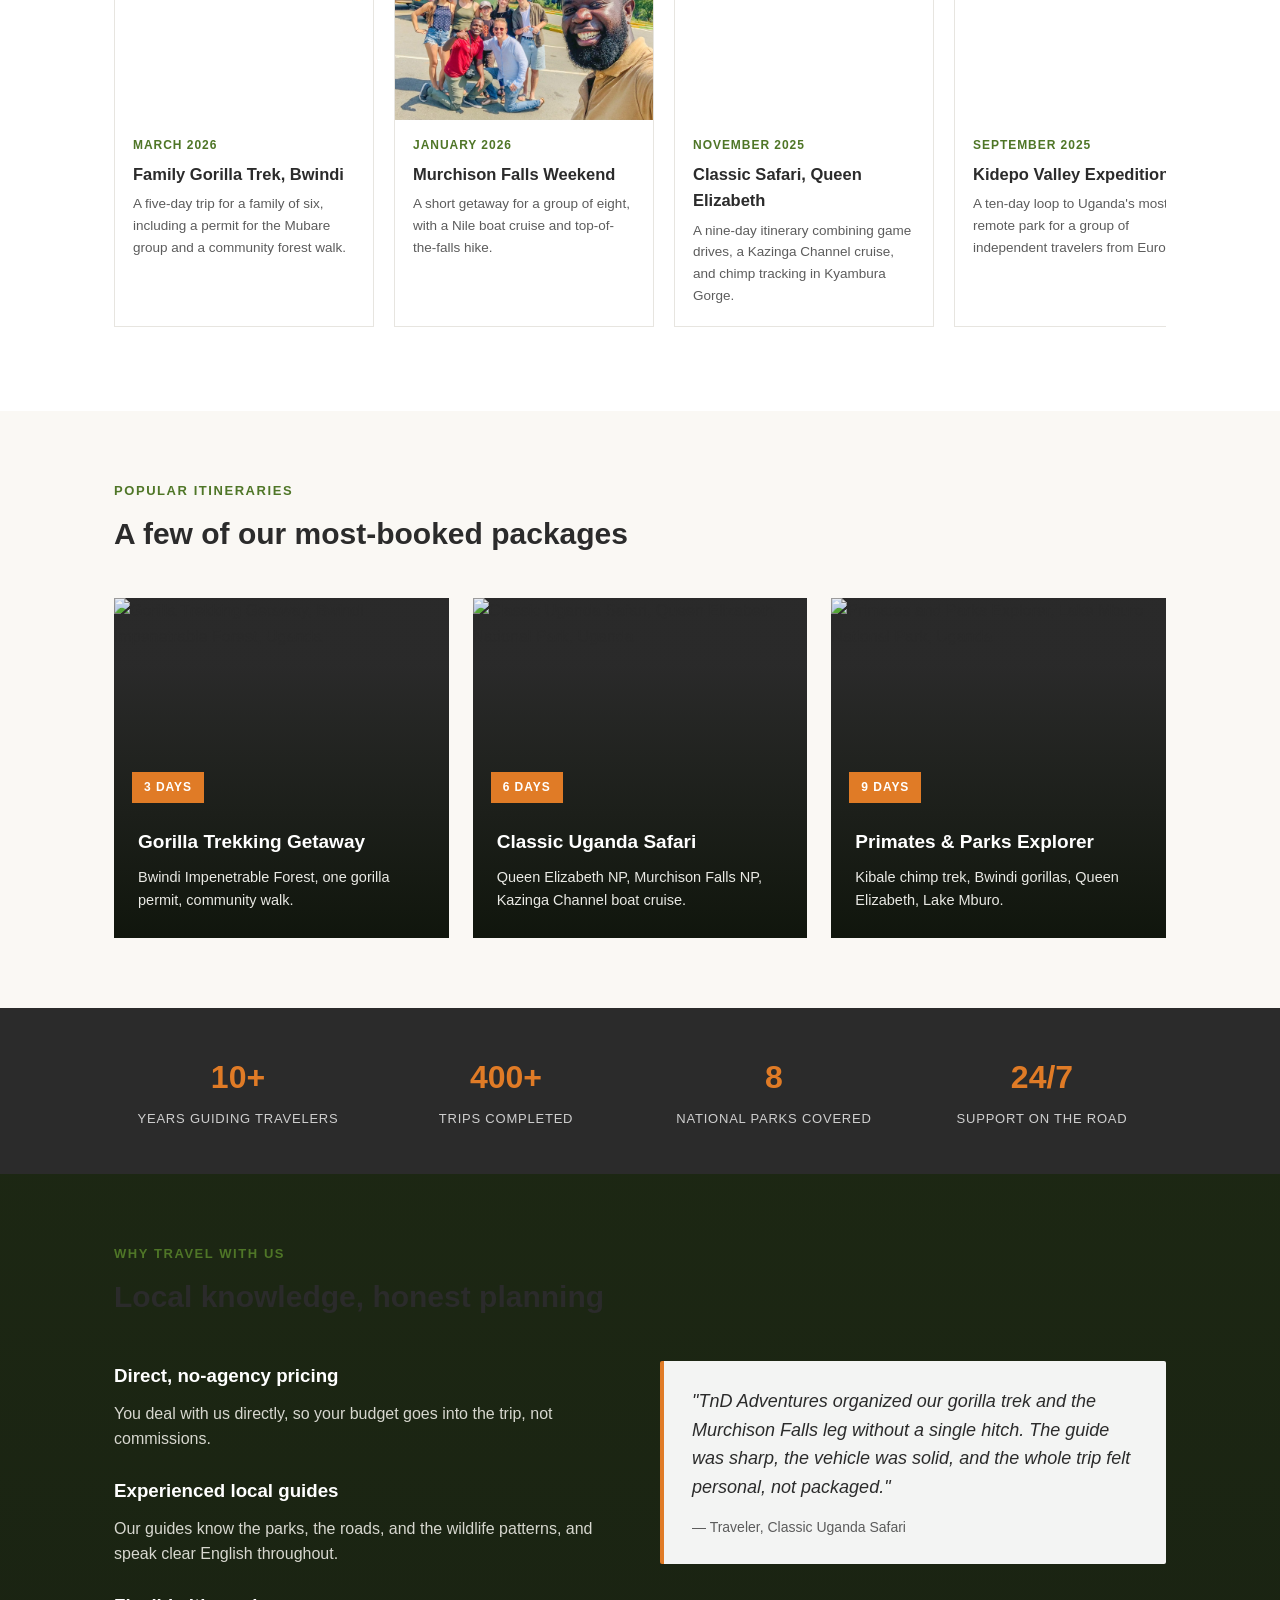
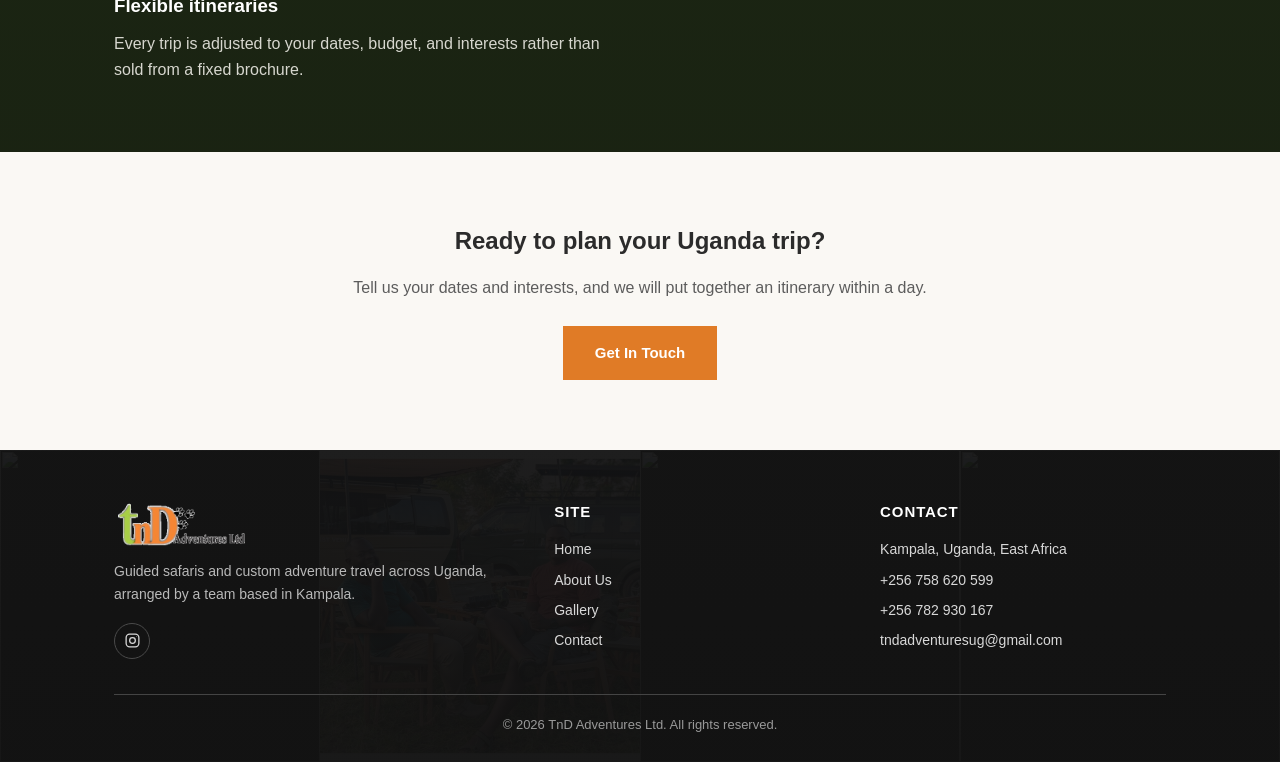
==== commit b66b5e3d: "Add files via upload" ====
--- a/index.html
+++ b/index.html
@@ -286,7 +286,7 @@
       </div>
       <div class="trip-card">
         <div class="trip-media">
-          <img src="photos/guide-group-selfie.jpg" alt="Our guide with a travel group after a day on safari, Uganda">
+          <img src="photos/guide-group-selfie.jpg" alt="Isaac, our guide, taking a selfie with a travel group after a day on safari, Uganda">
         </div>
         <div class="trip-body">
           <div class="trip-date">January 2026</div>
@@ -428,6 +428,11 @@
       <div class="footer-logo">
         <img src="assets/logo-mark.png" alt="TnD Adventures Ltd">
         <p>Guided safaris and custom adventure travel across Uganda, arranged by a team based in Kampala.</p>
+        <div class="social-links">
+          <a href="https://www.instagram.com/tndadeventures?igsh=OGU1NnJzaDNsOHhq" target="_blank" rel="noopener noreferrer" aria-label="TnD Adventures on Instagram">
+            <svg viewBox="0 0 24 24" fill="none" stroke="currentColor" stroke-width="1.8" stroke-linecap="round" stroke-linejoin="round"><rect x="3" y="3" width="18" height="18" rx="5"/><circle cx="12" cy="12" r="4"/><circle cx="17.5" cy="6.5" r="0.6" fill="currentColor" stroke="none"/></svg>
+          </a>
+        </div>
       </div>
       <div>
         <h4>Site</h4>
--- a/style.css
+++ b/style.css
@@ -201,20 +201,42 @@
   position: absolute;
   inset: 0;
   z-index: 0;
-}
-
-.services-media img,
-.services-media video {
+  overflow: hidden;
+  display: flex;
+  flex-direction: column;
+}
+
+/* Full section height is divided between a couple of photos, each covering
+   its own band completely (object-fit:cover on a sane, bounded height
+   rather than the whole section) — so the background fills edge to edge
+   with no solid gap, and a seam gradient blends one photo into the next. */
+.services-media .media-band {
+  position: relative;
+  flex: 1 1 0;
+  overflow: hidden;
+  min-height: 0;
+}
+
+.services-media .media-band img {
+  position: absolute;
+  inset: 0;
   width: 100%;
   height: 100%;
   object-fit: cover;
 }
 
+.services-media .media-band:not(:last-child)::after {
+  content: "";
+  position: absolute;
+  inset: 0;
+  background: linear-gradient(180deg, rgba(10, 12, 8, 0) 55%, rgba(10, 12, 8, 0.95) 100%);
+}
+
 .services-media::after {
   content: "";
   position: absolute;
   inset: 0;
-  background: linear-gradient(180deg, rgba(10, 12, 8, 0.82) 0%, rgba(10, 12, 8, 0.7) 35%, rgba(10, 12, 8, 0.9) 100%);
+  background: linear-gradient(180deg, rgba(8, 10, 6, 0.82) 0%, rgba(8, 10, 6, 0.78) 45%, rgba(8, 10, 6, 0.9) 100%);
 }
 
 .services-section .container {
@@ -222,8 +244,14 @@
   z-index: 1;
 }
 
+.services-section .section-heading .eyebrow {
+  color: var(--orange);
+  text-shadow: 0 1px 4px rgba(0, 0, 0, 0.7);
+}
+
 .services-section .section-heading h2 {
   color: var(--white);
+  text-shadow: 0 1px 8px rgba(0, 0, 0, 0.55);
 }
 
 .services-section .section-heading p {
@@ -238,7 +266,9 @@
 
 .service-item {
   border-left: 3px solid var(--orange);
-  padding-left: 20px;
+  padding: 14px 18px;
+  background: rgba(8, 10, 6, 0.32);
+  backdrop-filter: blur(2px);
 }
 
 .service-item h3 {
@@ -1236,6 +1266,35 @@
 .footer-grid p {
   font-size: 14px;
   color: #b9b9b9;
+}
+
+.social-links {
+  display: flex;
+  gap: 10px;
+  margin-top: 18px;
+}
+
+.social-links a {
+  display: flex;
+  align-items: center;
+  justify-content: center;
+  width: 36px;
+  height: 36px;
+  border-radius: 50%;
+  border: 1px solid #4a4a4a;
+  color: #d9d9d9;
+  transition: border-color 0.25s ease, color 0.25s ease, background-color 0.25s ease;
+}
+
+.social-links a:hover {
+  border-color: var(--orange);
+  background-color: var(--orange);
+  color: var(--white);
+}
+
+.social-links svg {
+  width: 17px;
+  height: 17px;
 }
 
 .footer-bottom {
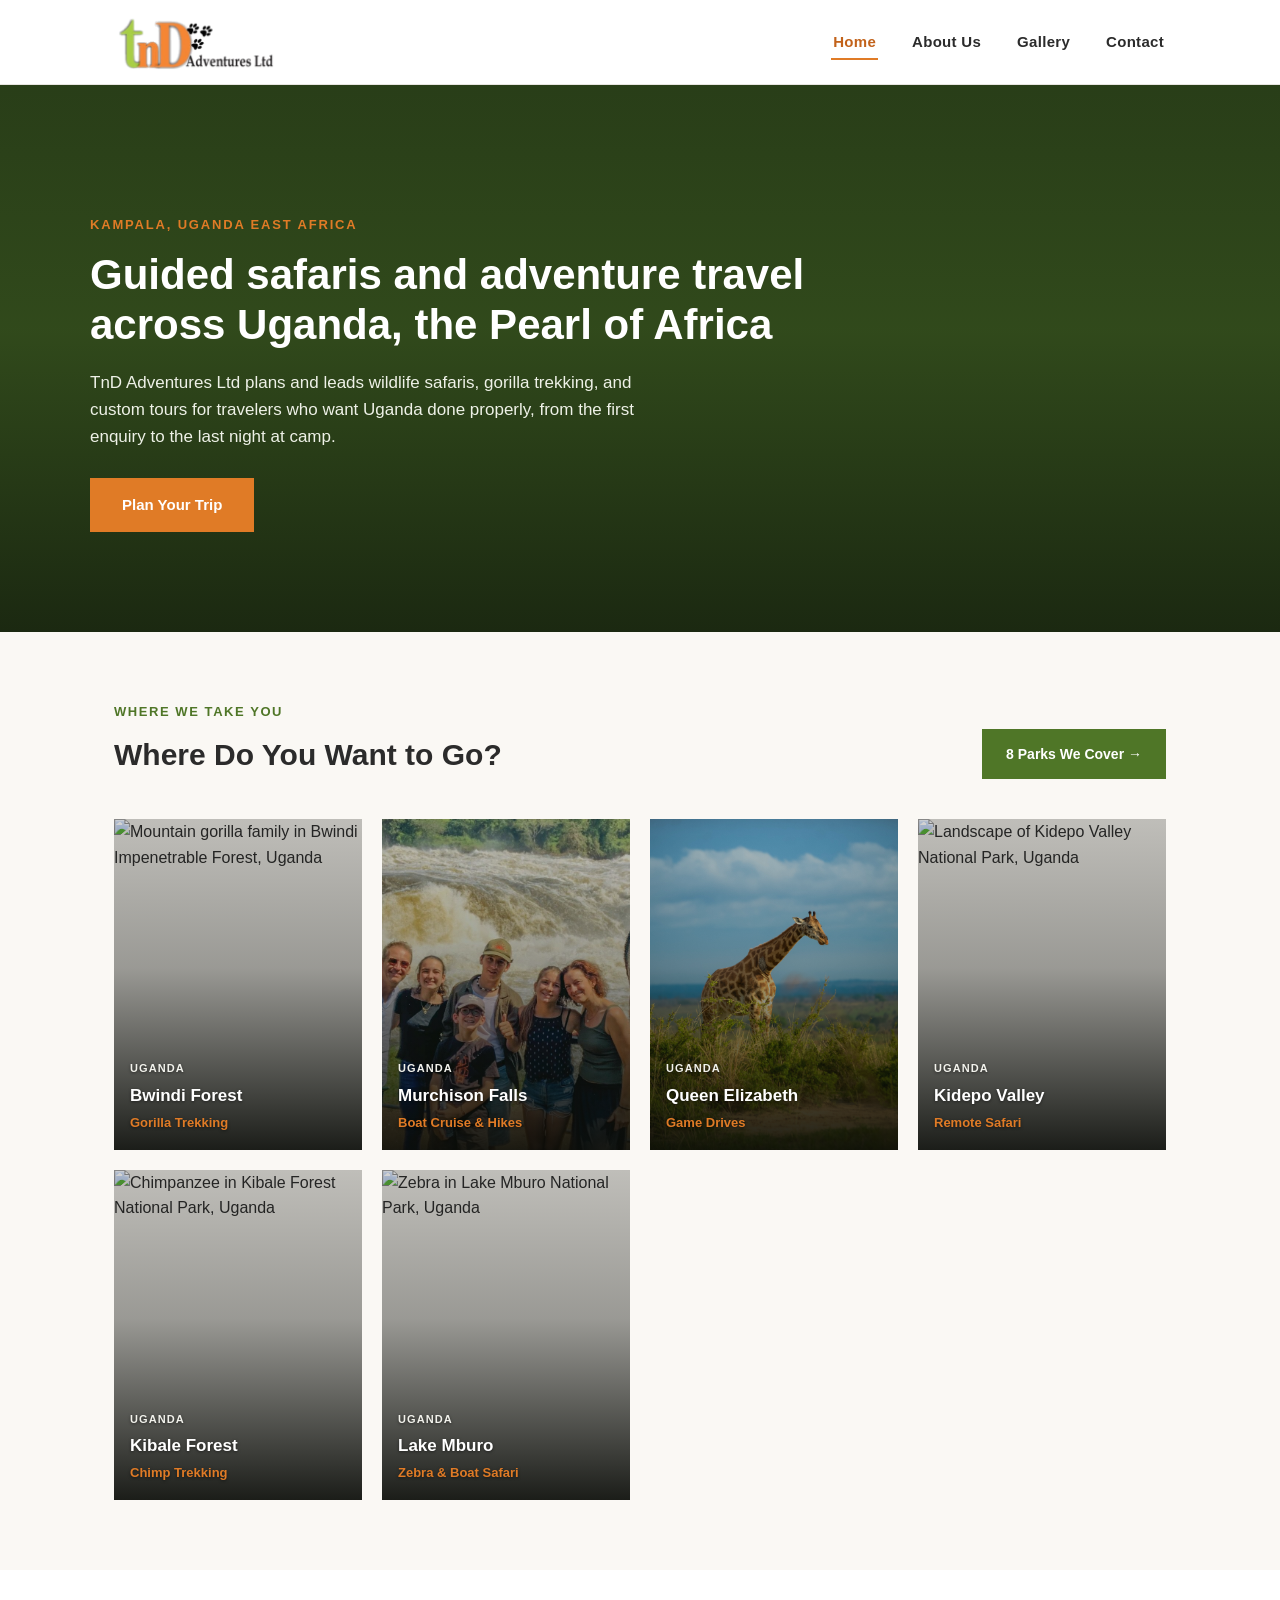
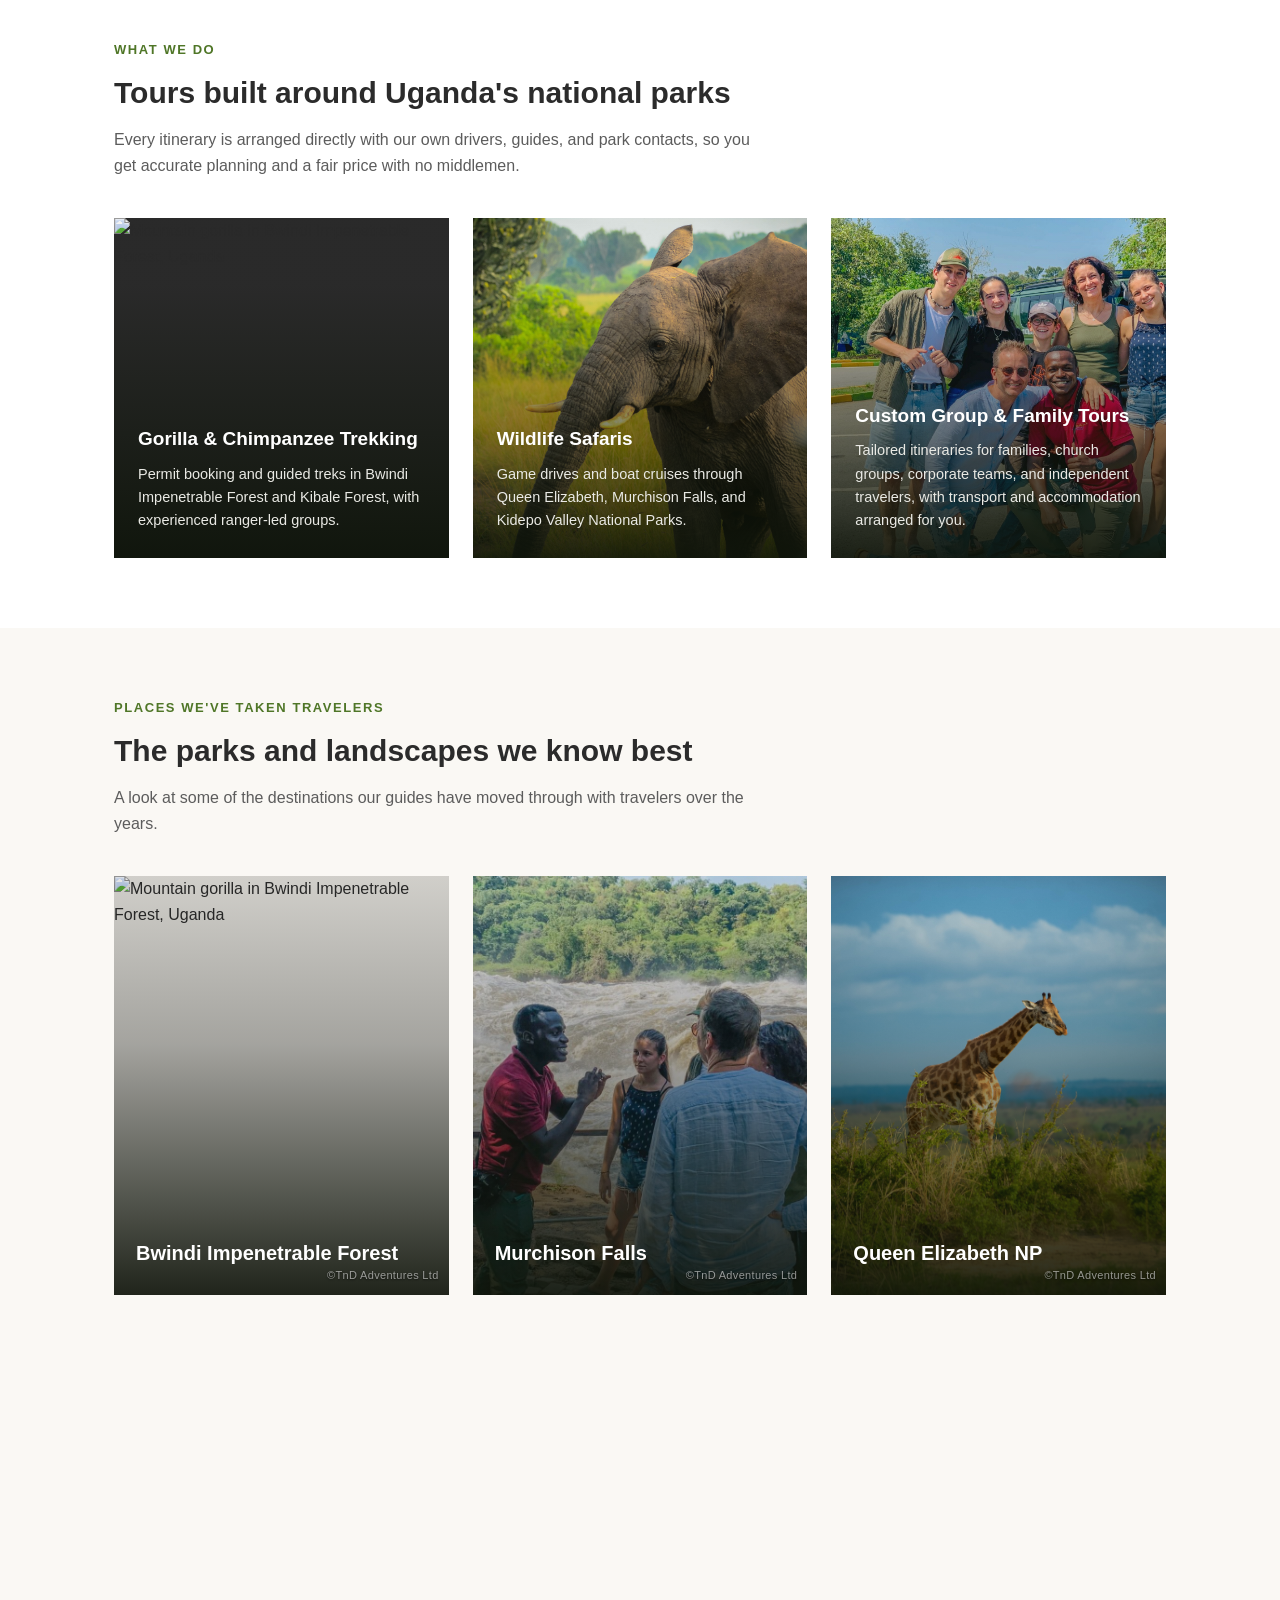
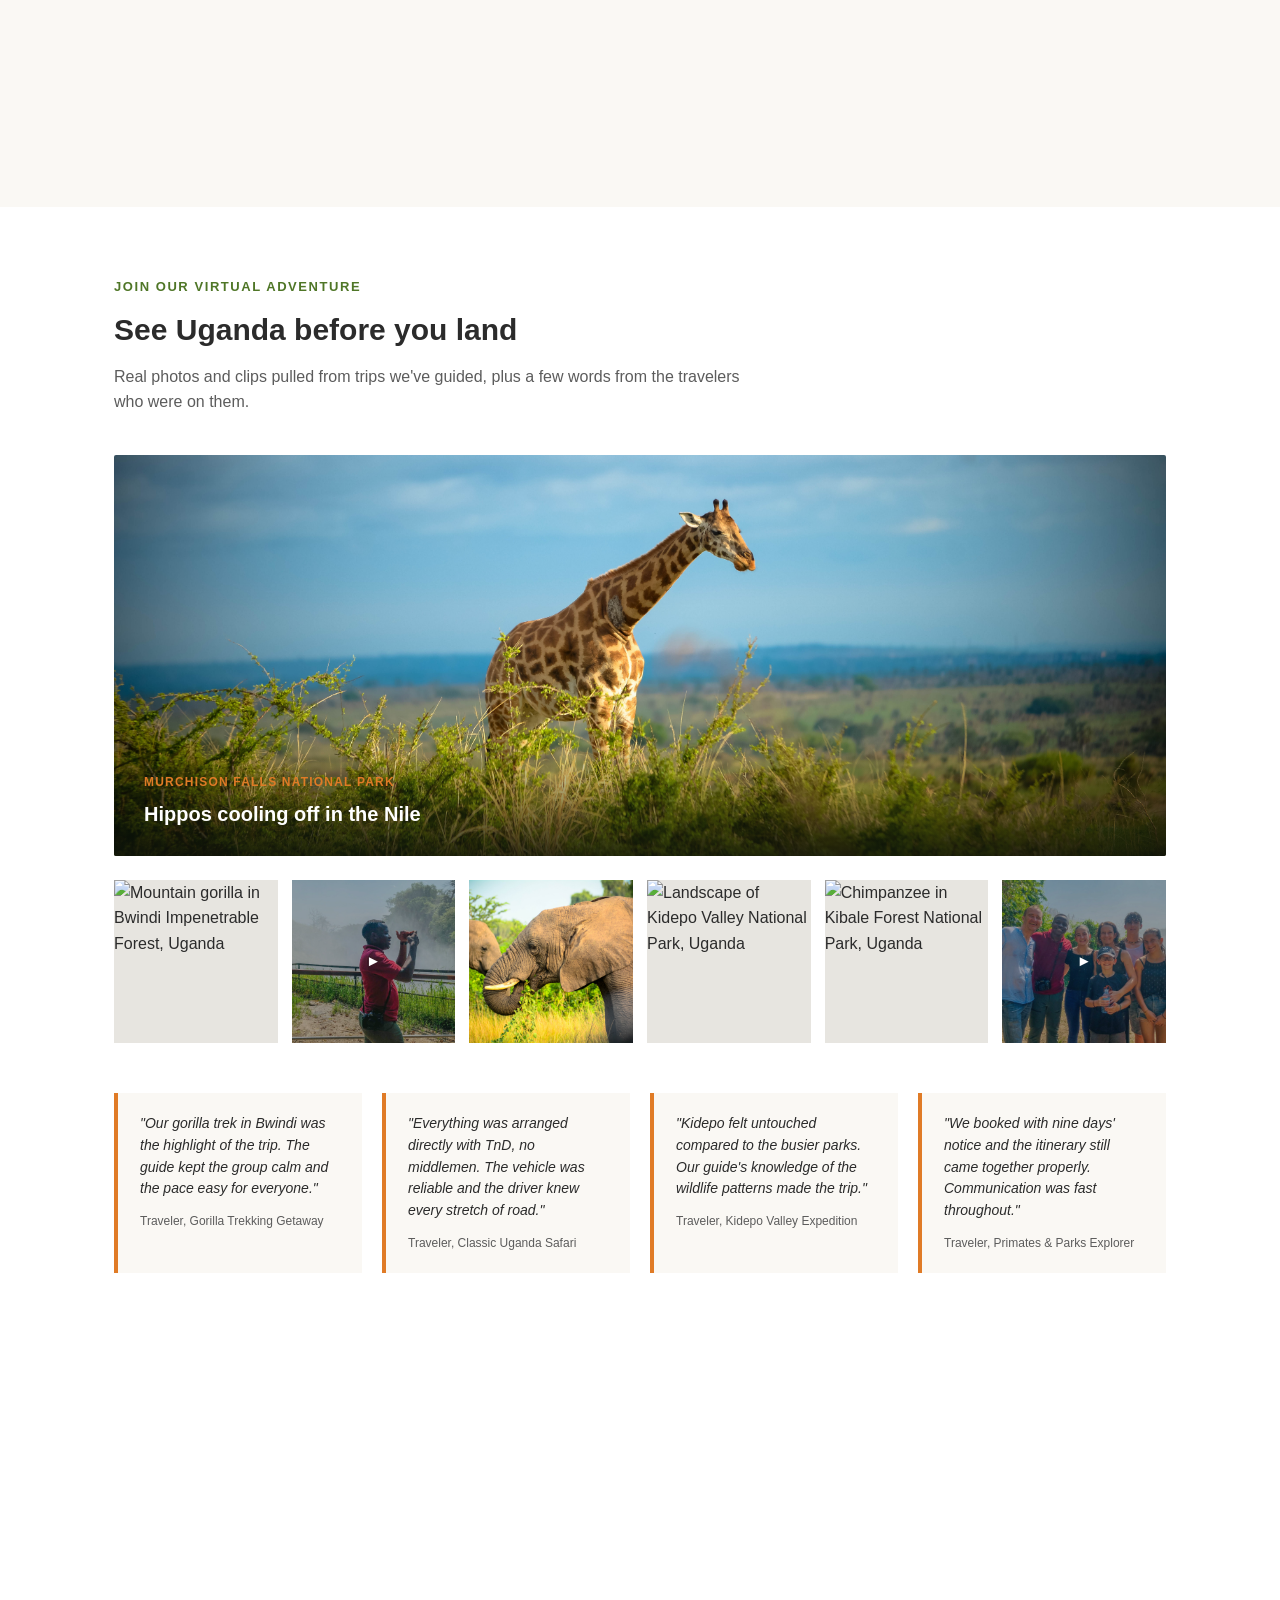
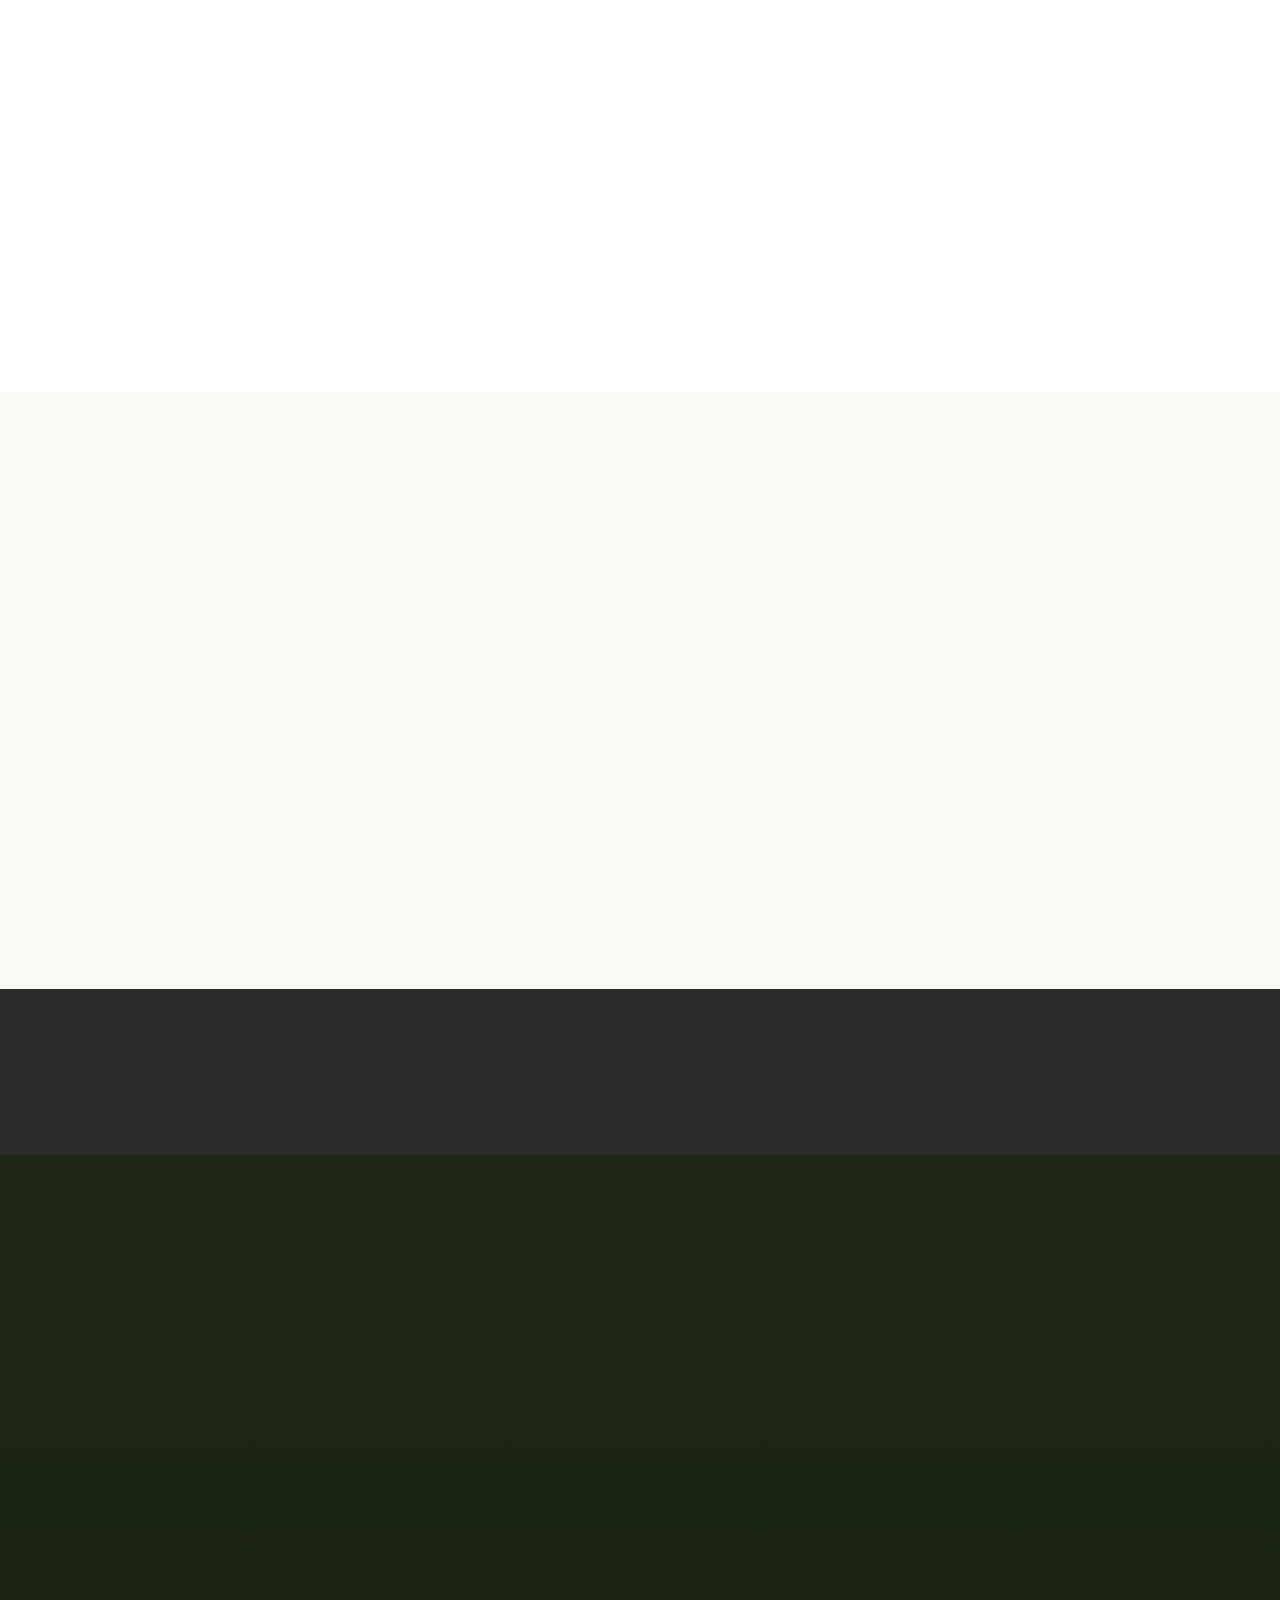
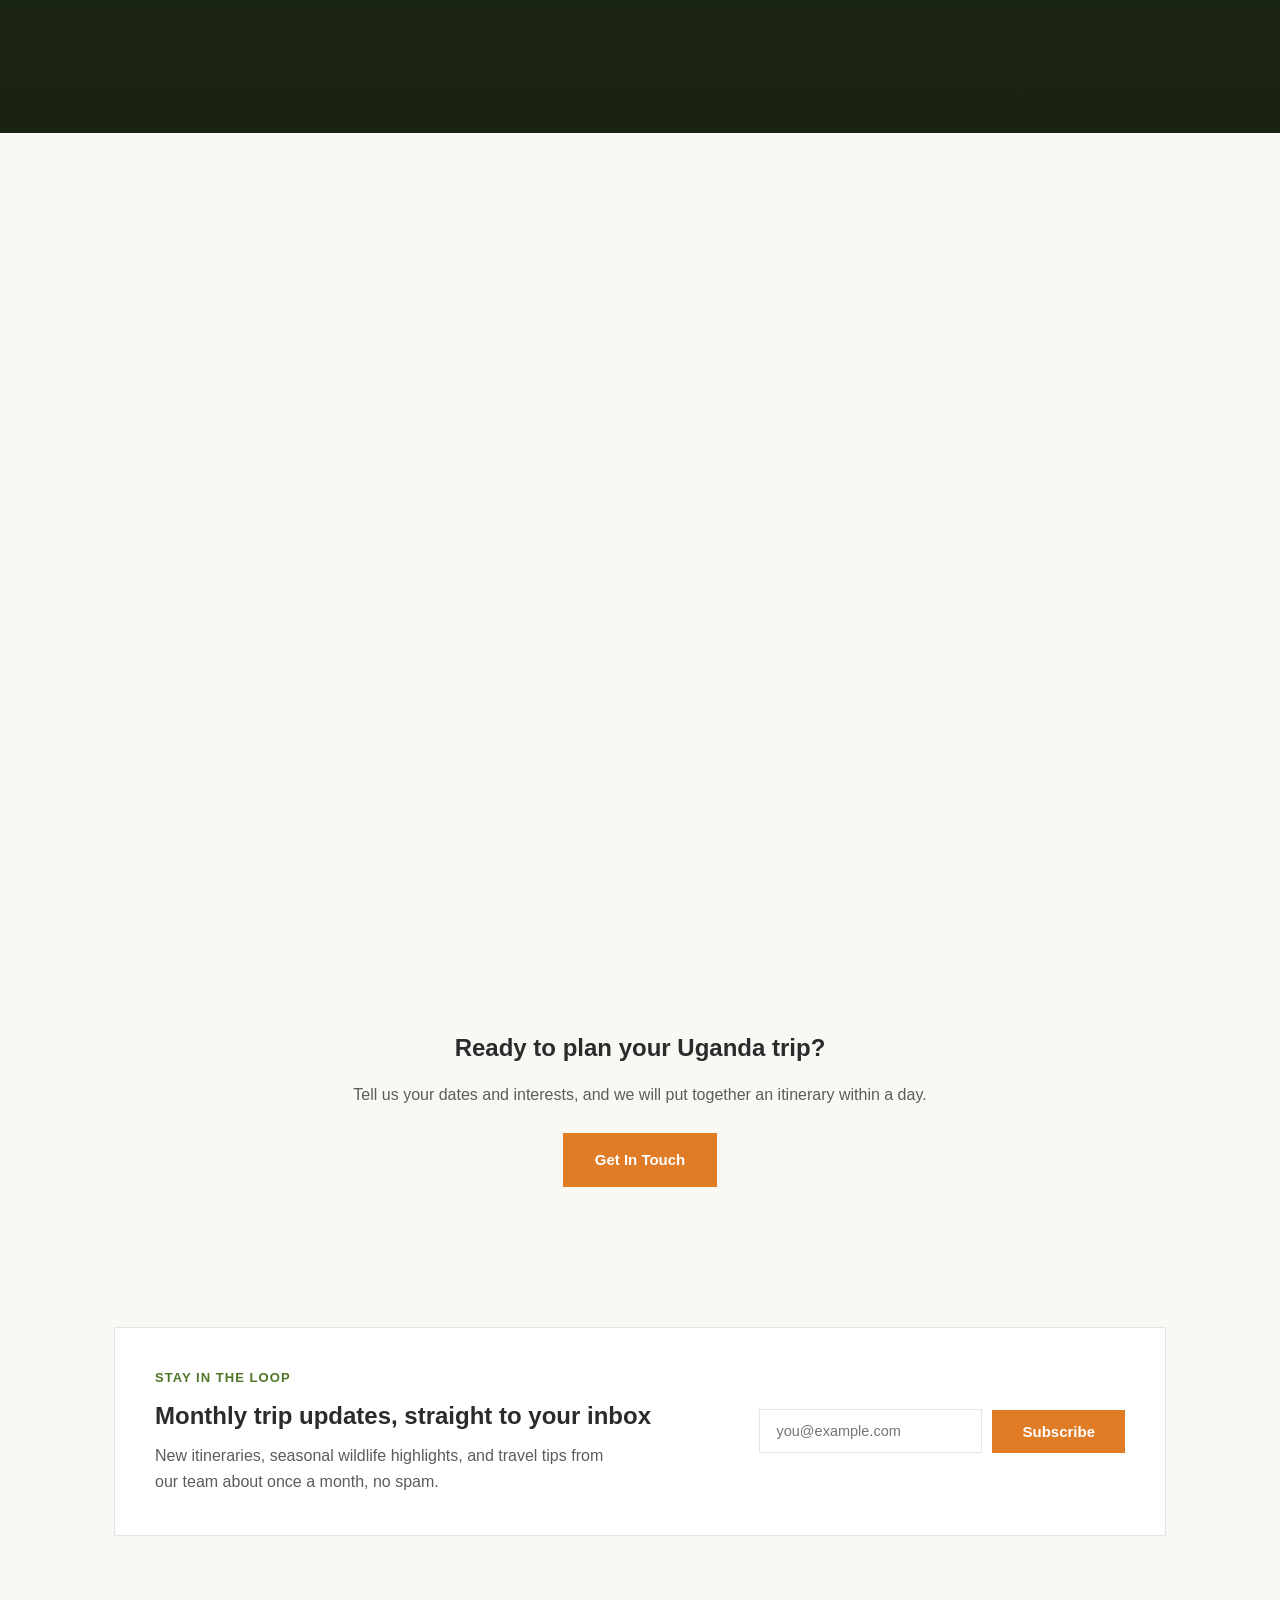
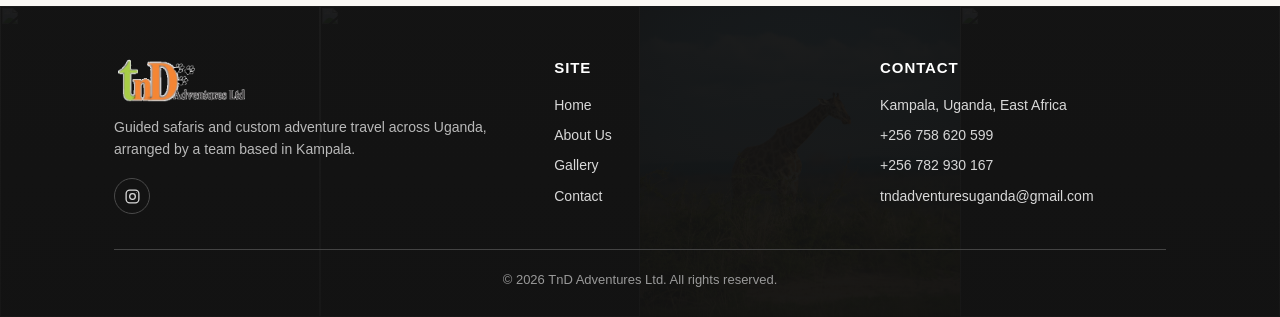
==== commit 8cf6276f: "Add files via upload" ====
--- a/index.html
+++ b/index.html
@@ -30,13 +30,14 @@
 
 <section class="hero">
   <div class="hero-media">
-    <img src="https://commons.wikimedia.org/wiki/Special:FilePath/Queen_Elizabeth_national_Park.jpg" alt="Savanna landscape in Queen Elizabeth National Park, Uganda">
-    <video class="bg-video" muted loop playsinline preload="none" poster="https://commons.wikimedia.org/wiki/Special:FilePath/Queen_Elizabeth_national_Park.jpg" onerror="this.style.display='none'">
-      <source src="https://commons.wikimedia.org/wiki/Special:FilePath/Top_of_the_Murchision_Falls_on_the_river_Nile.webm" type="video/webm">
-    </video>
+    <img class="hero-slide" src="photos/cover-sunset-panorama.jpg" alt="Sunset over the Ugandan countryside">
+    <img class="hero-slide" src="photos/falls-aerial.jpg" alt="Aerial view of Murchison Falls, Uganda">
+    <img class="hero-slide" src="photos/elephant-portrait.jpg" alt="Elephant on safari in Uganda">
+    <img class="hero-slide" src="photos/giraffe-plains.jpg" alt="Savanna landscape in Queen Elizabeth National Park, Uganda">
+    <img class="hero-slide" src="photos/murchison-falls-group.jpg" alt="Travelers with our guide at Murchison Falls, Uganda">
   </div>
   <div class="hero-inner">
-    <div class="hero-eyebrow">Kampala, Uganda &mdash; East Africa</div>
+    <div class="hero-eyebrow">Kampala, Uganda  East Africa</div>
     <h1>Guided safaris and adventure travel across Uganda, the Pearl of Africa</h1>
     <p>TnD Adventures Ltd plans and leads wildlife safaris, gorilla trekking, and custom tours for travelers who want Uganda done properly, from the first enquiry to the last night at camp.</p>
     <a href="contact.html" class="btn">Plan Your Trip</a>
@@ -71,7 +72,7 @@
         </div>
       </a>
       <a href="contact.html" class="destination-card" data-reveal="3">
-        <img src="https://commons.wikimedia.org/wiki/Special:FilePath/Queen_Elizabeth_national_Park.jpg" alt="Savanna landscape in Queen Elizabeth National Park, Uganda">
+        <img src="photos/giraffe-plains.jpg" alt="Savanna landscape in Queen Elizabeth National Park, Uganda">
         <div class="destination-overlay">
           <span class="destination-country">Uganda</span>
           <h3>Queen Elizabeth</h3>
@@ -79,7 +80,7 @@
         </div>
       </a>
       <a href="contact.html" class="destination-card" data-reveal="4">
-        <img src="https://commons.wikimedia.org/wiki/Special:FilePath/A_landscape_of_Kidepo_National_Park_in_Uganda.jpg" alt="Landscape of Kidepo Valley National Park, Uganda">
+        <img src="photos/kob-herd-plains.jpg" alt="Landscape of Kidepo Valley National Park, Uganda">
         <div class="destination-overlay">
           <span class="destination-country">Uganda</span>
           <h3>Kidepo Valley</h3>
@@ -125,7 +126,7 @@
       </div>
       <div class="media-card" data-reveal="2">
         <div class="media-bg">
-          <img src="https://commons.wikimedia.org/wiki/Special:FilePath/Queen_Elizabeth_national_Park.jpg" alt="Wildlife safari in Queen Elizabeth National Park, Uganda">
+          <img src="photos/elephant-portrait.jpg" alt="Elephant on a game drive in Uganda">
         </div>
         <div class="media-body">
           <h3>Wildlife Safaris</h3>
@@ -170,7 +171,7 @@
         </div>
       </div>
       <div class="gallery-card lightbox-item" data-group="gallery" data-caption="Queen Elizabeth National Park — the Kazinga Channel and tree-climbing lions." data-reveal="3">
-        <img src="https://commons.wikimedia.org/wiki/Special:FilePath/Queen_Elizabeth_national_Park.jpg" alt="Savanna landscape in Queen Elizabeth National Park, Uganda">
+        <img src="photos/giraffe-plains.jpg" alt="Savanna landscape in Queen Elizabeth National Park, Uganda">
         <div class="overlay">
           <div class="place-eyebrow">Western Uganda</div>
           <h3>Queen Elizabeth NP</h3>
@@ -178,7 +179,7 @@
         </div>
       </div>
       <div class="gallery-card lightbox-item" data-group="gallery" data-caption="Kidepo Valley — remote savanna bordering South Sudan and Kenya." data-reveal="4">
-        <img src="https://commons.wikimedia.org/wiki/Special:FilePath/A_landscape_of_Kidepo_National_Park_in_Uganda.jpg" alt="Landscape of Kidepo Valley National Park, Uganda">
+        <img src="photos/kob-herd-plains.jpg" alt="Landscape of Kidepo Valley National Park, Uganda">
         <div class="overlay">
           <div class="place-eyebrow">Karamoja Region</div>
           <h3>Kidepo Valley</h3>
@@ -214,7 +215,7 @@
     </div>
 
     <div class="va-showcase" data-reveal="1">
-      <video class="bg-video" muted loop playsinline preload="none" poster="https://commons.wikimedia.org/wiki/Special:FilePath/Queen_Elizabeth_national_Park.jpg" onerror="this.style.display='none'">
+      <video class="bg-video" muted loop playsinline preload="none" poster="photos/giraffe-plains.jpg" onerror="this.style.display='none'">
         <source src="https://commons.wikimedia.org/wiki/Special:FilePath/Hipoppotamus_relaxing_in_the_Nile_River.webm" type="video/webm">
       </video>
       <div class="va-showcase-caption">
@@ -232,10 +233,10 @@
         <span class="play-icon">&#9658;</span>
       </a>
       <a href="#" class="va-media-item lightbox-item" data-group="virtual" data-caption="Savanna and elephants, Queen Elizabeth National Park.">
-        <img src="https://commons.wikimedia.org/wiki/Special:FilePath/Queen_Elizabeth_national_Park.jpg" alt="Savanna landscape in Queen Elizabeth National Park, Uganda">
+        <img src="photos/elephants-feeding.jpg" alt="Elephants feeding in Queen Elizabeth National Park, Uganda">
       </a>
       <a href="#" class="va-media-item lightbox-item" data-group="virtual" data-caption="Kidepo Valley's remote plains.">
-        <img src="https://commons.wikimedia.org/wiki/Special:FilePath/A_landscape_of_Kidepo_National_Park_in_Uganda.jpg" alt="Landscape of Kidepo Valley National Park, Uganda">
+        <img src="photos/kob-herd-plains.jpg" alt="Landscape of Kidepo Valley National Park, Uganda">
       </a>
       <a href="#" class="va-media-item lightbox-item" data-group="virtual" data-caption="Chimpanzee, Kibale Forest National Park.">
         <img src="https://commons.wikimedia.org/wiki/Special:FilePath/013_Alpha_male_chimpanzee_at_Kibale_forest_National_Park_Photo_by_Giles_Laurent.jpg" alt="Chimpanzee in Kibale Forest National Park, Uganda">
@@ -249,19 +250,19 @@
     <div class="testimonial-grid" data-reveal="3">
       <div class="testimonial-card">
         <p>"Our gorilla trek in Bwindi was the highlight of the trip. The guide kept the group calm and the pace easy for everyone."</p>
-        <cite>&mdash; Traveler, Gorilla Trekking Getaway</cite>
+        <cite> Traveler, Gorilla Trekking Getaway</cite>
       </div>
       <div class="testimonial-card">
         <p>"Everything was arranged directly with TnD, no middlemen. The vehicle was reliable and the driver knew every stretch of road."</p>
-        <cite>&mdash; Traveler, Classic Uganda Safari</cite>
+        <cite> Traveler, Classic Uganda Safari</cite>
       </div>
       <div class="testimonial-card">
         <p>"Kidepo felt untouched compared to the busier parks. Our guide's knowledge of the wildlife patterns made the trip."</p>
-        <cite>&mdash; Traveler, Kidepo Valley Expedition</cite>
+        <cite> Traveler, Kidepo Valley Expedition</cite>
       </div>
       <div class="testimonial-card">
         <p>"We booked with nine days' notice and the itinerary still came together properly. Communication was fast throughout."</p>
-        <cite>&mdash; Traveler, Primates &amp; Parks Explorer</cite>
+        <cite> Traveler, Primates &amp; Parks Explorer</cite>
       </div>
     </div>
   </div>
@@ -296,7 +297,7 @@
       </div>
       <div class="trip-card">
         <div class="trip-media">
-          <img src="https://commons.wikimedia.org/wiki/Special:FilePath/Queen_Elizabeth_national_Park.jpg" alt="Queen Elizabeth National Park game drive group, Uganda">
+          <img src="photos/elephant-close.jpg" alt="Elephant sighting on a Queen Elizabeth National Park game drive, Uganda">
         </div>
         <div class="trip-body">
           <div class="trip-date">November 2025</div>
@@ -306,7 +307,7 @@
       </div>
       <div class="trip-card">
         <div class="trip-media">
-          <img src="https://commons.wikimedia.org/wiki/Special:FilePath/A_landscape_of_Kidepo_National_Park_in_Uganda.jpg" alt="Kidepo Valley expedition group, Uganda">
+          <img src="photos/kob-herd-plains.jpg" alt="Kidepo Valley expedition group, Uganda">
         </div>
         <div class="trip-body">
           <div class="trip-date">September 2025</div>
@@ -322,7 +323,7 @@
   <div class="container">
     <div class="section-heading" data-reveal>
       <div class="eyebrow">Popular Itineraries</div>
-      <h2>A few of our most-booked packages</h2>
+      <h2>A few of our most booked packages</h2>
     </div>
     <div class="media-grid" data-reveal="1">
       <div class="media-card">
@@ -337,7 +338,7 @@
       </div>
       <div class="media-card">
         <div class="media-bg">
-          <img src="https://commons.wikimedia.org/wiki/Special:FilePath/Queen_Elizabeth_national_Park.jpg" alt="Classic Uganda Safari, Queen Elizabeth National Park, Uganda">
+          <img src="photos/giraffe-plains.jpg" alt="Classic Uganda Safari, Queen Elizabeth National Park, Uganda">
         </div>
         <div class="media-tag">6 Days</div>
         <div class="media-body">
@@ -382,7 +383,7 @@
 
 <section class="why-travel">
   <div class="why-travel-media">
-    <video class="bg-video" muted loop playsinline preload="none" poster="https://commons.wikimedia.org/wiki/Special:FilePath/A_landscape_of_Kidepo_National_Park_in_Uganda.jpg" onerror="this.style.display='none'">
+    <video class="bg-video" muted loop playsinline preload="none" poster="photos/kob-herd-plains.jpg" onerror="this.style.display='none'">
       <source src="https://commons.wikimedia.org/wiki/Special:FilePath/MURCHISION_FALLS_On_River_NILE.webm" type="video/webm">
     </video>
   </div>
@@ -402,8 +403,44 @@
       </div>
       <div class="testimonial" data-reveal="2">
         "TnD Adventures organized our gorilla trek and the Murchison Falls leg without a single hitch. The guide was sharp, the vehicle was solid, and the whole trip felt personal, not packaged."
-        <cite>&mdash; Traveler, Classic Uganda Safari</cite>
-      </div>
+        <cite> Traveler, Classic Uganda Safari</cite>
+      </div>
+    </div>
+  </div>
+</section>
+
+<section class="section-alt">
+  <div class="container">
+    <div class="section-heading" data-reveal>
+      <div class="eyebrow">More From The Road</div>
+      <h2>See more from recent trips</h2>
+      <p>Dozens more photos from the parks, our guides, and the travelers we've taken along browse the full gallery.</p>
+    </div>
+    <div class="gallery-grid" data-reveal="1">
+      <a href="gallery.html" class="gallery-card lightbox-item">
+        <img src="photos/elephant-portrait.jpg" alt="Elephant portrait, Uganda">
+        <div class="overlay">
+          <div class="place-eyebrow">Wildlife &amp; Parks</div>
+          <h3>Elephant Portrait</h3>
+        </div>
+      </a>
+      <a href="gallery.html" class="gallery-card lightbox-item">
+        <img src="photos/falls-aerial.jpg" alt="Aerial view of Murchison Falls, Uganda">
+        <div class="overlay">
+          <div class="place-eyebrow">Murchison Falls</div>
+          <h3>The Falls From Above</h3>
+        </div>
+      </a>
+      <a href="gallery.html" class="gallery-card lightbox-item">
+        <img src="photos/family-forest-walk.jpg" alt="A family walking with our guide on a forest trail, Uganda">
+        <div class="overlay">
+          <div class="place-eyebrow">Traveler Groups</div>
+          <h3>On The Trail</h3>
+        </div>
+      </a>
+    </div>
+    <div style="text-align:center; margin-top:36px;" data-reveal="2">
+      <a href="gallery.html" class="btn">View Full Gallery &rarr;</a>
     </div>
   </div>
 </section>
@@ -416,12 +453,31 @@
   </div>
 </section>
 
+<section class="newsletter-section">
+  <div class="container" data-reveal>
+    <div class="newsletter-box">
+      <div class="newsletter-copy">
+        <div class="eyebrow" style="color:var(--green-dark); font-weight:bold; letter-spacing:0.08em; font-size:13px; text-transform:uppercase; margin-bottom:8px;">Stay In The Loop</div>
+        <h2>Monthly trip updates, straight to your inbox</h2>
+        <p>New itineraries, seasonal wildlife highlights, and travel tips from our team about once a month, no spam.</p>
+      </div>
+      <div>
+        <form class="newsletter-form" id="newsletter-form">
+          <input type="email" name="email" placeholder="you@example.com" required aria-label="Email address">
+          <button type="submit" class="btn">Subscribe</button>
+        </form>
+        <p class="newsletter-note" id="newsletter-note" hidden></p>
+      </div>
+    </div>
+  </div>
+</section>
+
 <footer>
   <div class="footer-bg" aria-hidden="true">
     <img src="https://commons.wikimedia.org/wiki/Special:FilePath/Mountain_gorilla,_2-year-old,_Mubare_Group,_Buhoma,_Bwindi_Impenetrable_Forest,_Uganda.jpg" alt="">
-    <img src="photos/team-safari-vans.jpg" alt="">
-    <img src="https://commons.wikimedia.org/wiki/Special:FilePath/Queen_Elizabeth_national_Park.jpg" alt="">
-    <img src="https://commons.wikimedia.org/wiki/Special:FilePath/A_landscape_of_Kidepo_National_Park_in_Uganda.jpg" alt="">
+    <img src="photos/giraffe-savanna.jpg" alt="">
+    <img src="photos/giraffe-plains.jpg" alt="">
+    <img src="photos/kob-herd-plains.jpg" alt="">
   </div>
   <div class="container">
     <div class="footer-grid">
@@ -449,7 +505,7 @@
           <li>Kampala, Uganda, East Africa</li>
           <li>+256 758 620 599</li>
           <li>+256 782 930 167</li>
-          <li>tndadventuresug@gmail.com</li>
+          <li>tndadventuresuganda@gmail.com</li>
         </ul>
       </div>
     </div>
--- a/style.css
+++ b/style.css
@@ -414,7 +414,35 @@
   width: 100%;
   height: 100%;
   object-fit: cover;
-  animation: kenburns 18s ease-out forwards;
+}
+
+.hero-slide {
+  position: absolute;
+  inset: 0;
+  opacity: 0;
+  animation:
+    heroCrossfade 30s ease-in-out infinite,
+    kenburnsLoop 30s ease-in-out infinite;
+}
+
+.hero-slide:nth-child(1) { animation-delay: 0s, 0s; }
+.hero-slide:nth-child(2) { animation-delay: 6s, 6s; }
+.hero-slide:nth-child(3) { animation-delay: 12s, 12s; }
+.hero-slide:nth-child(4) { animation-delay: 18s, 18s; }
+.hero-slide:nth-child(5) { animation-delay: 24s, 24s; }
+
+@keyframes heroCrossfade {
+  0% { opacity: 0; }
+  3% { opacity: 1; }
+  18% { opacity: 1; }
+  23% { opacity: 0; }
+  100% { opacity: 0; }
+}
+
+@media (prefers-reduced-motion: reduce) {
+  .hero-slide {
+    animation: heroCrossfade 30s ease-in-out infinite;
+  }
 }
 
 .hero-media video {
@@ -689,8 +717,8 @@
 }
 
 .team-avatar {
-  width: 52px;
-  height: 52px;
+  width: 88px;
+  height: 88px;
   border-radius: 50%;
   display: flex;
   align-items: center;
@@ -1308,6 +1336,113 @@
 /* Join Our Virtual Adventure */
 .virtual-adventure {
   background-color: var(--white);
+}
+
+/* Newsletter signup */
+.newsletter-section {
+  background-color: var(--cream);
+}
+
+.newsletter-box {
+  display: flex;
+  align-items: center;
+  justify-content: space-between;
+  gap: 40px;
+  flex-wrap: wrap;
+  background-color: var(--white);
+  border: 1px solid var(--light-gray);
+  padding: 40px;
+}
+
+.newsletter-box .newsletter-copy {
+  flex: 1 1 340px;
+}
+
+.newsletter-box h2 {
+  font-size: 24px;
+  margin-bottom: 8px;
+}
+
+.newsletter-box p {
+  color: var(--gray);
+  max-width: 460px;
+}
+
+.newsletter-form {
+  display: flex;
+  flex-direction: row;
+  align-items: center;
+  gap: 10px;
+  flex: 1 1 360px;
+  flex-wrap: wrap;
+}
+
+.newsletter-form input[type="email"] {
+  flex: 1 1 220px;
+  padding: 13px 16px;
+  border: 1.5px solid var(--light-gray);
+  font-family: inherit;
+  font-size: 14.5px;
+  min-width: 0;
+}
+
+.newsletter-form input[type="email"]:focus {
+  outline: none;
+  border-color: var(--orange);
+}
+
+.newsletter-form button {
+  border: none;
+  cursor: pointer;
+  white-space: nowrap;
+}
+
+.newsletter-note {
+  margin-top: 12px;
+  font-size: 14px;
+  color: var(--green-dark);
+  font-weight: 600;
+}
+
+@media (max-width: 720px) {
+  .newsletter-box {
+    padding: 28px 22px;
+  }
+}
+
+/* Basic photo protection — deters casual right-click-save / drag-out
+   downloads. Not foolproof (screenshots, dev tools, and view-source
+   always work) but stops the easy path for most visitors. */
+img {
+  -webkit-user-select: none;
+  user-select: none;
+  -webkit-user-drag: none;
+  user-drag: none;
+}
+
+.gallery-card,
+.lightbox-content {
+  position: relative;
+}
+
+.gallery-card::before,
+.lightbox-content::before {
+  content: "\00a9 TnD Adventures Ltd";
+  position: absolute;
+  right: 10px;
+  bottom: 10px;
+  z-index: 2;
+  font-size: 11px;
+  letter-spacing: 0.03em;
+  color: rgba(255, 255, 255, 0.55);
+  text-shadow: 0 1px 2px rgba(0, 0, 0, 0.6);
+  pointer-events: none;
+}
+
+.lightbox-content::before {
+  right: 16px;
+  bottom: 16px;
+  font-size: 13px;
 }
 
 .va-showcase {
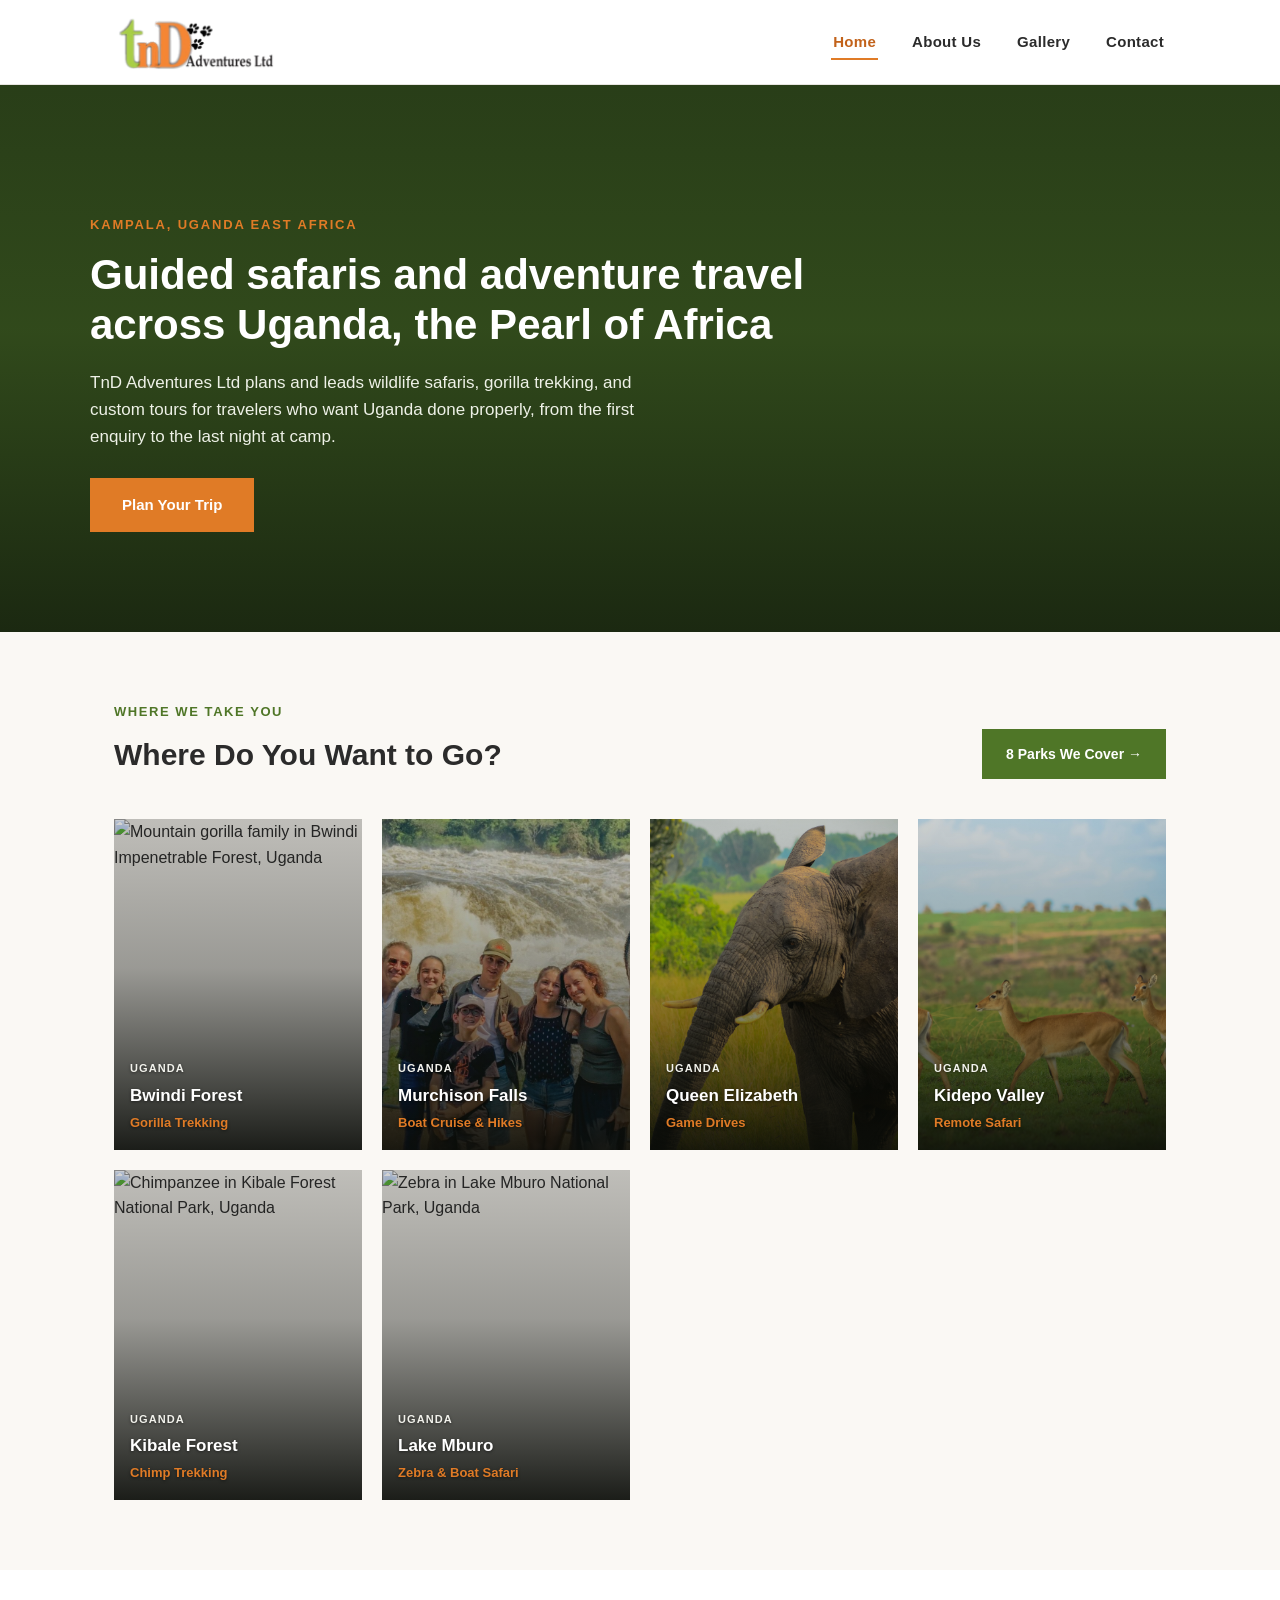
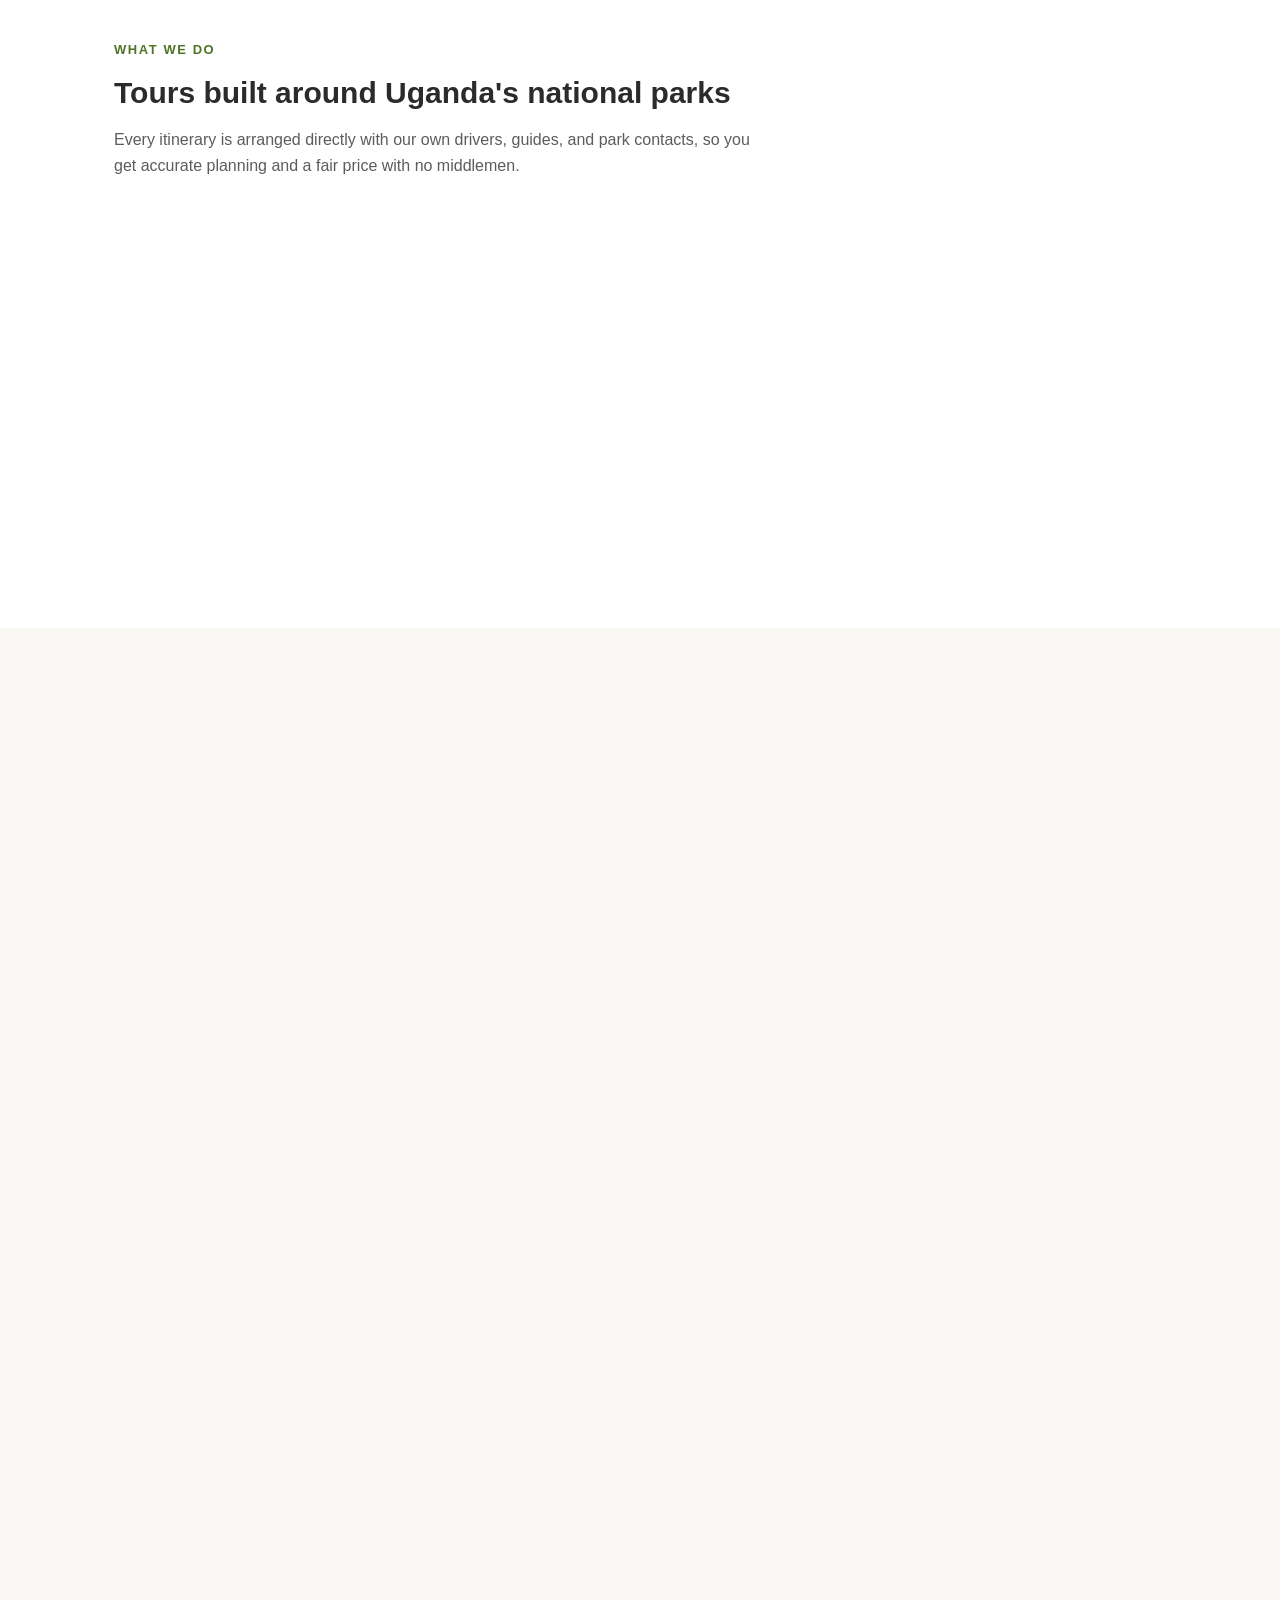
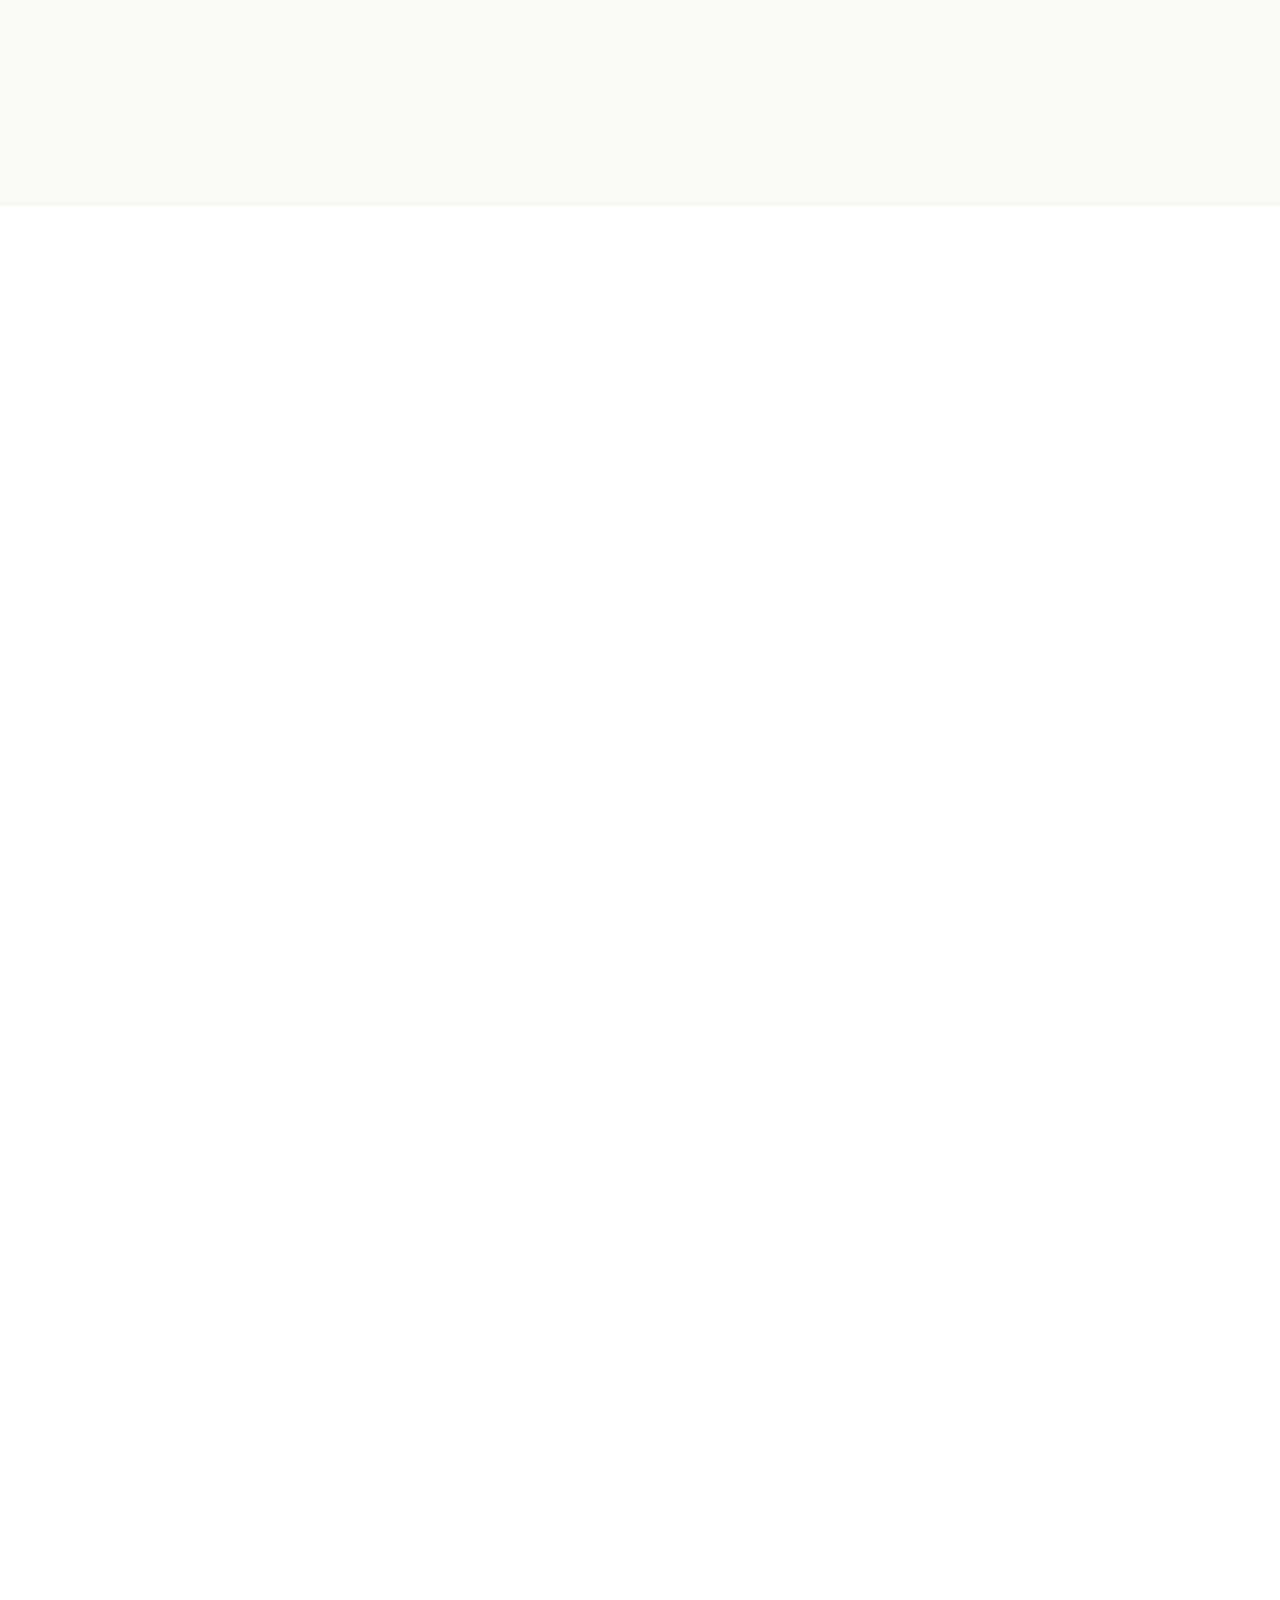
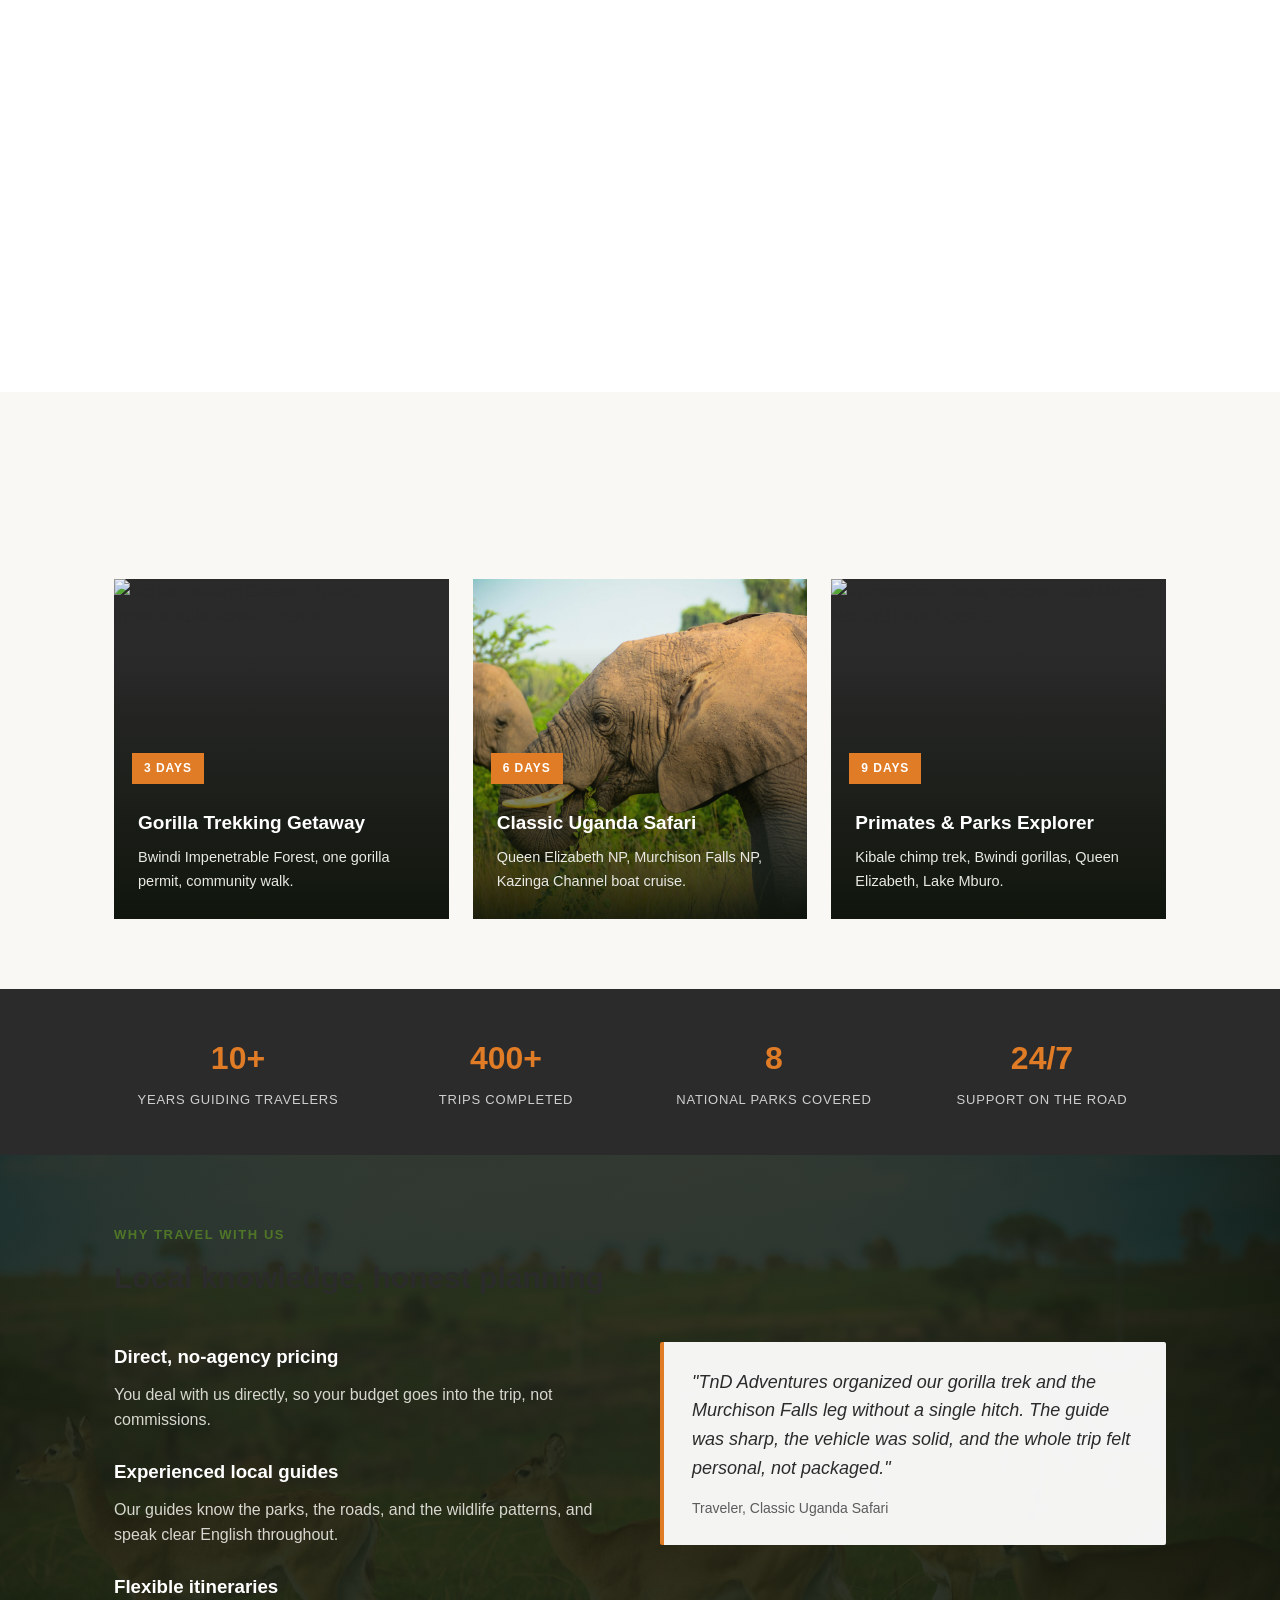
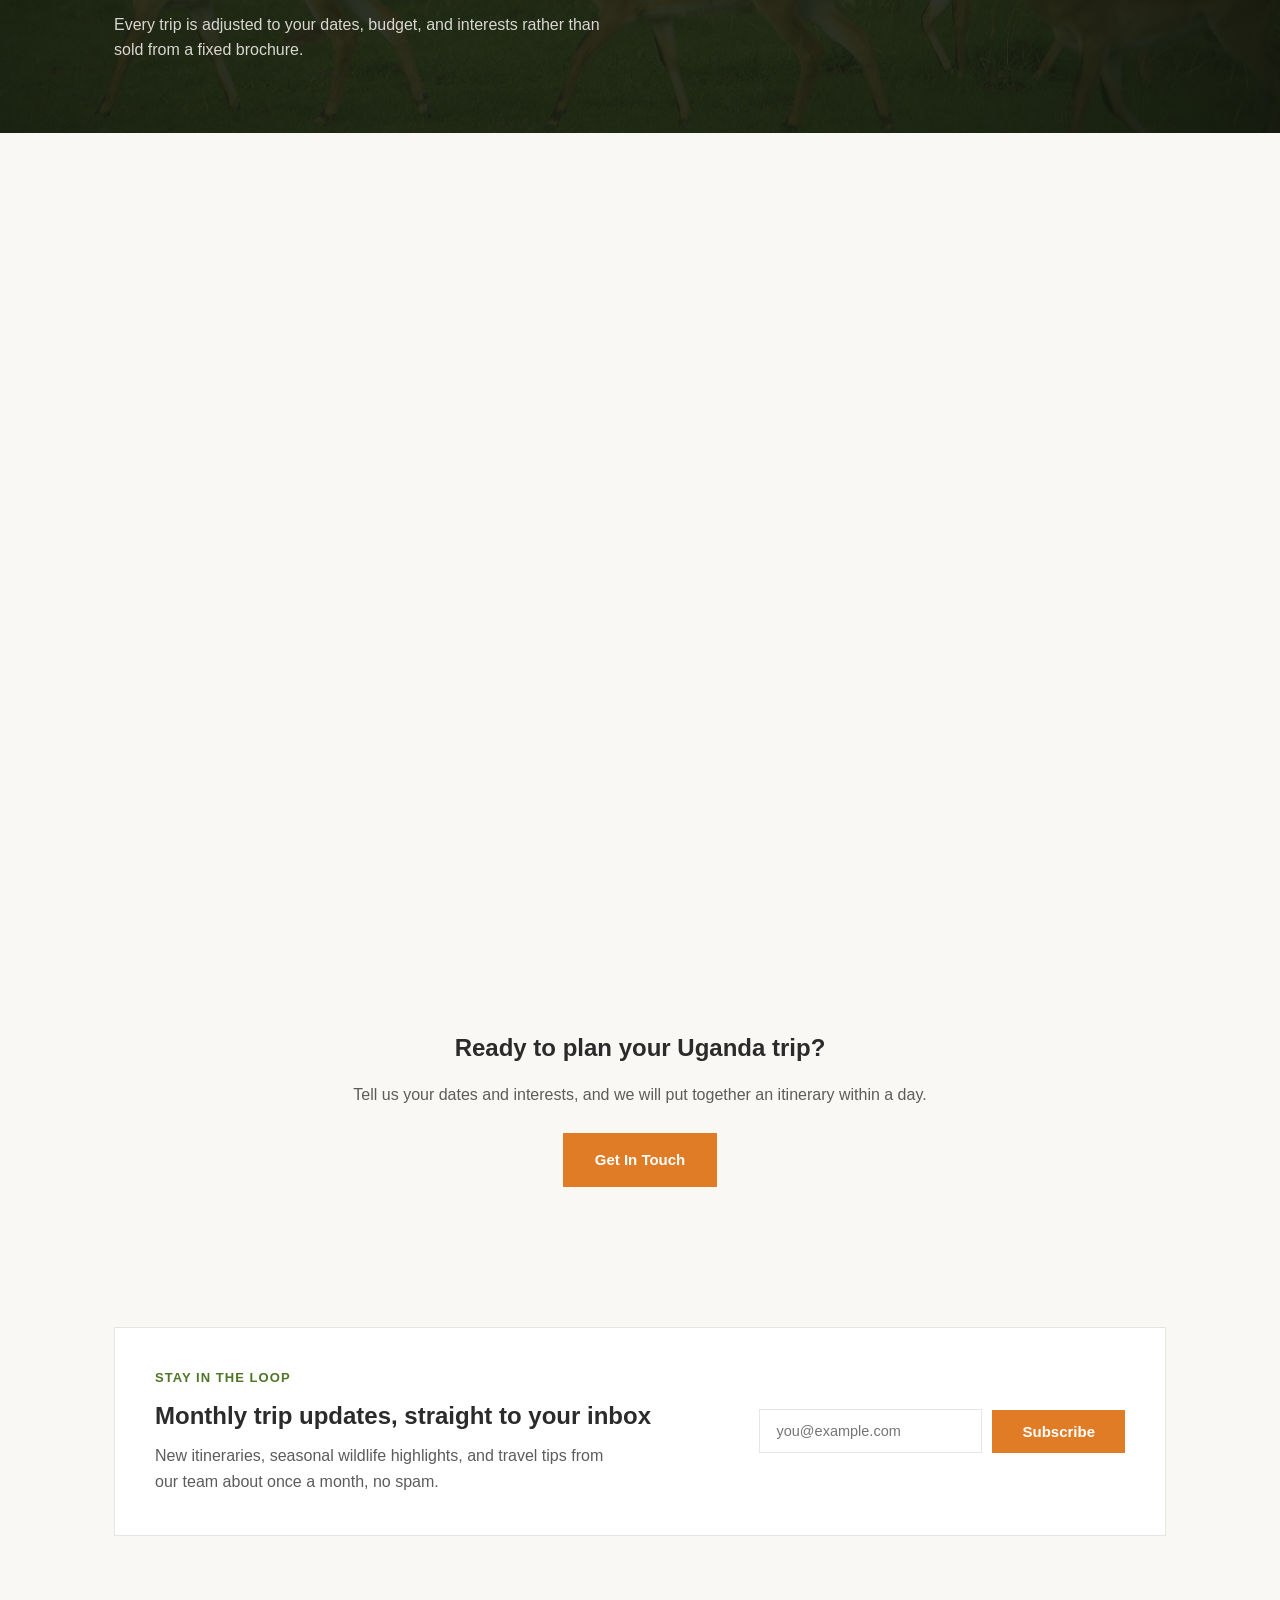
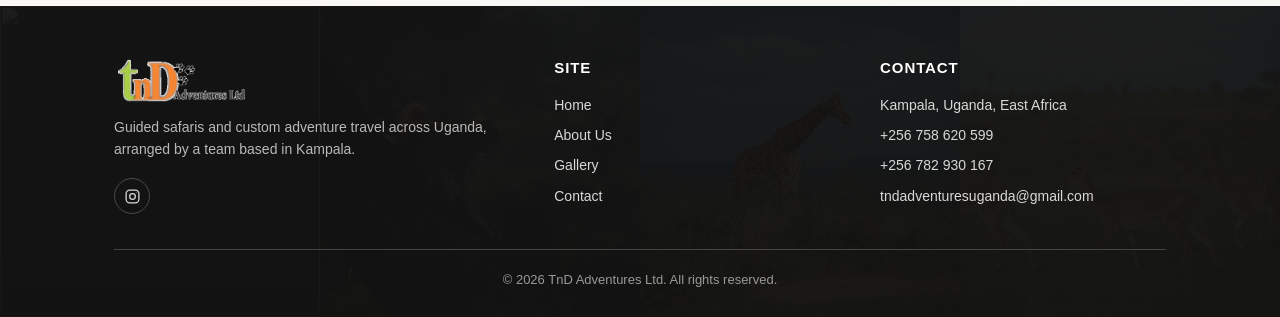
==== commit aec49074: "index.html" ====
--- a/index.html
+++ b/index.html
@@ -72,7 +72,7 @@
         </div>
       </a>
       <a href="contact.html" class="destination-card" data-reveal="3">
-        <img src="photos/giraffe-plains.jpg" alt="Savanna landscape in Queen Elizabeth National Park, Uganda">
+        <img src="photos/elephant-portrait.jpg" alt="Savanna landscape in Queen Elizabeth National Park, Uganda">
         <div class="destination-overlay">
           <span class="destination-country">Uganda</span>
           <h3>Queen Elizabeth</h3>
@@ -170,8 +170,8 @@
           <p>The Nile forced through a 7-metre gorge, best seen by boat and on foot.</p>
         </div>
       </div>
-      <div class="gallery-card lightbox-item" data-group="gallery" data-caption="Queen Elizabeth National Park — the Kazinga Channel and tree-climbing lions." data-reveal="3">
-        <img src="photos/giraffe-plains.jpg" alt="Savanna landscape in Queen Elizabeth National Park, Uganda">
+      <div class="gallery-card lightbox-item" data-group="gallery" data-caption="Queen Elizabeth National Park  the Kazinga Channel and tree-climbing lions." data-reveal="3">
+        <img src="photos/elephant-portrait.jpg" alt="Savanna landscape in Queen Elizabeth National Park, Uganda">
         <div class="overlay">
           <div class="place-eyebrow">Western Uganda</div>
           <h3>Queen Elizabeth NP</h3>
@@ -338,7 +338,7 @@
       </div>
       <div class="media-card">
         <div class="media-bg">
-          <img src="photos/giraffe-plains.jpg" alt="Classic Uganda Safari, Queen Elizabeth National Park, Uganda">
+          <img src="photos/elephants-feeding.jpg" alt="Classic Uganda Safari, Queen Elizabeth National Park, Uganda">
         </div>
         <div class="media-tag">6 Days</div>
         <div class="media-body">
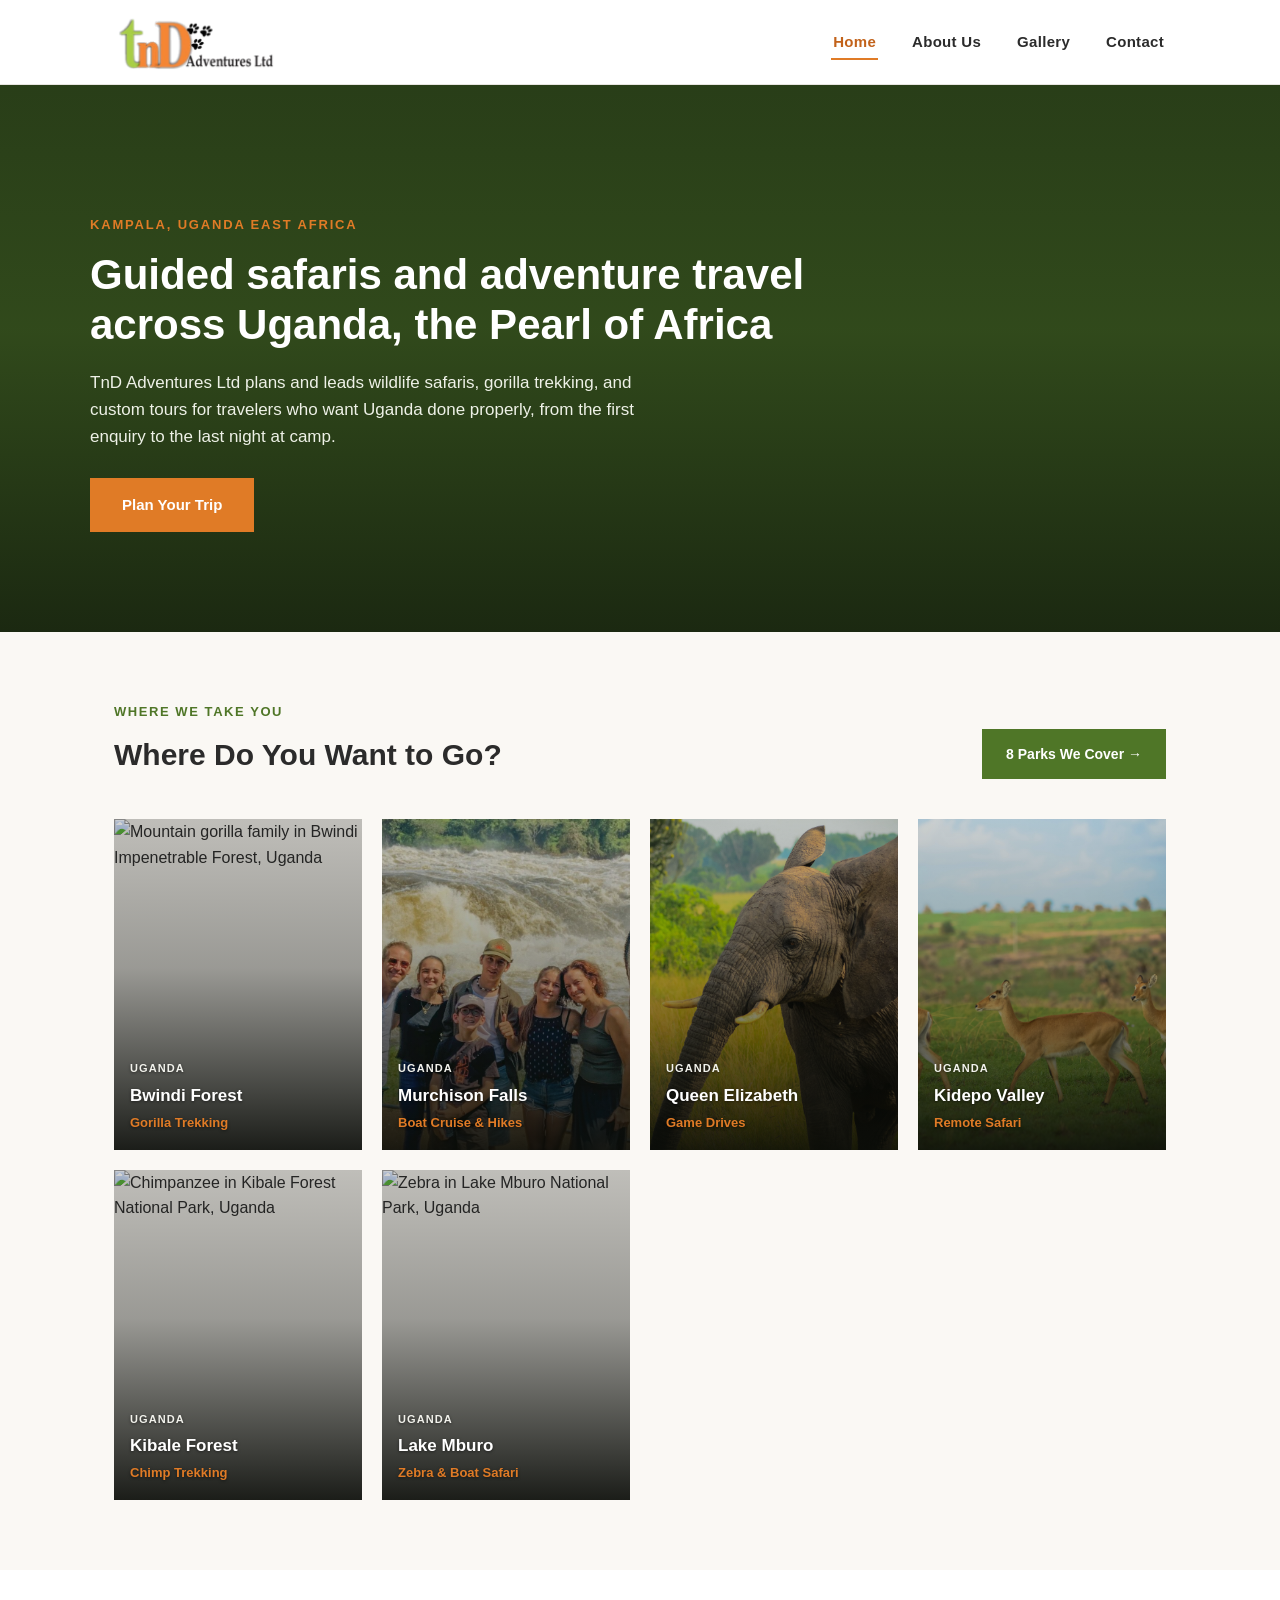
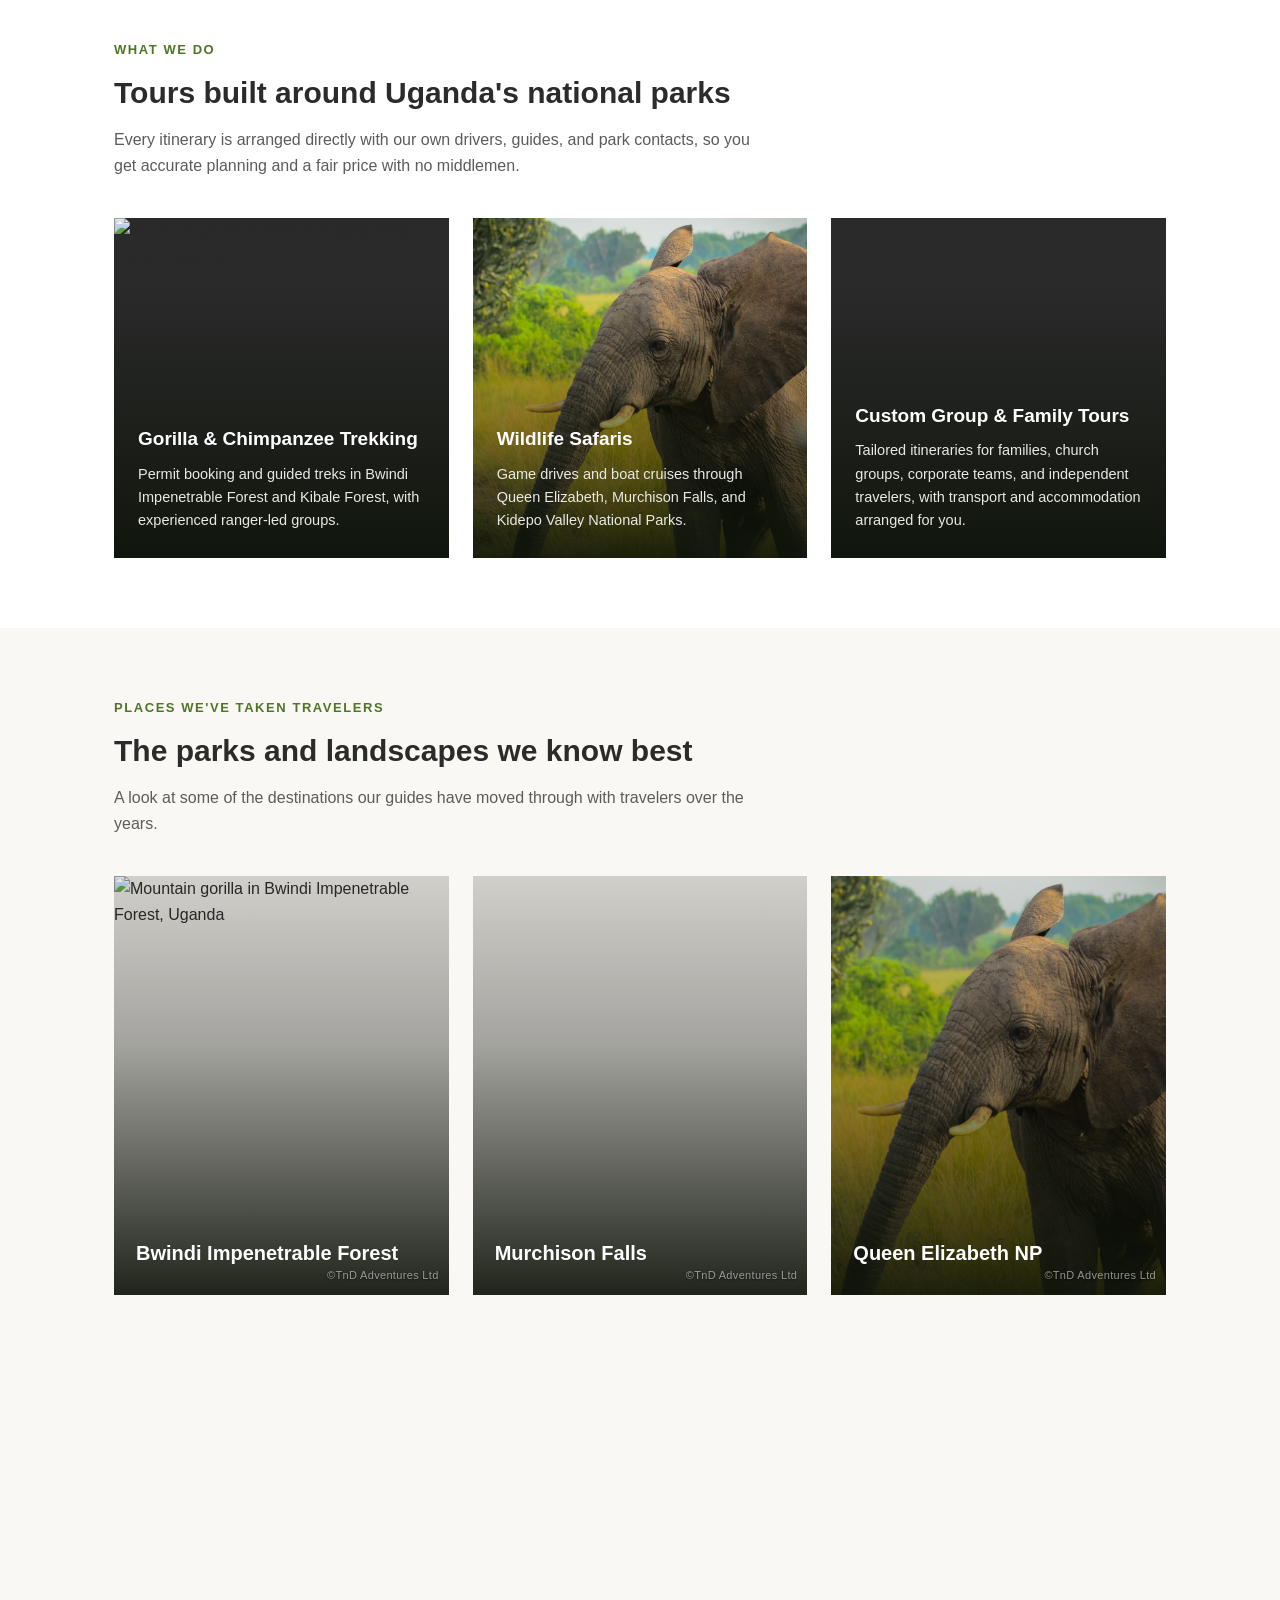
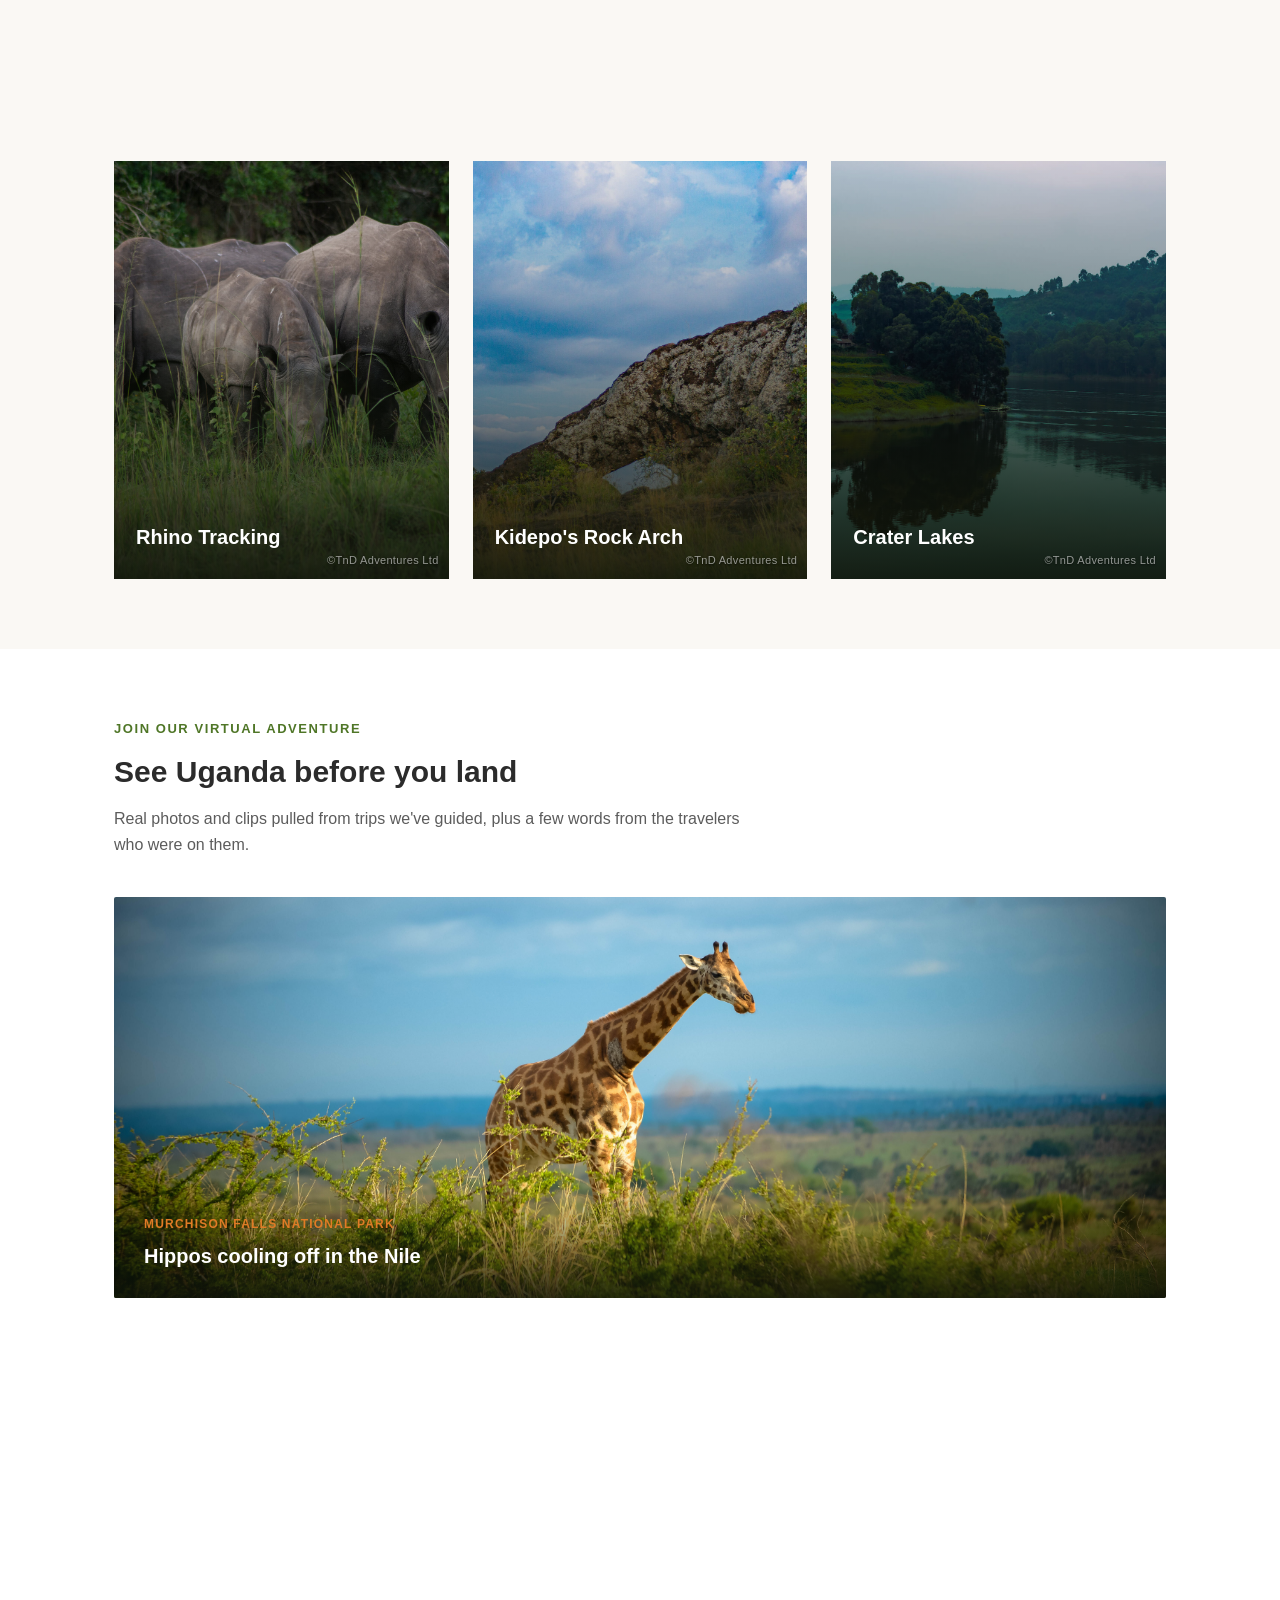
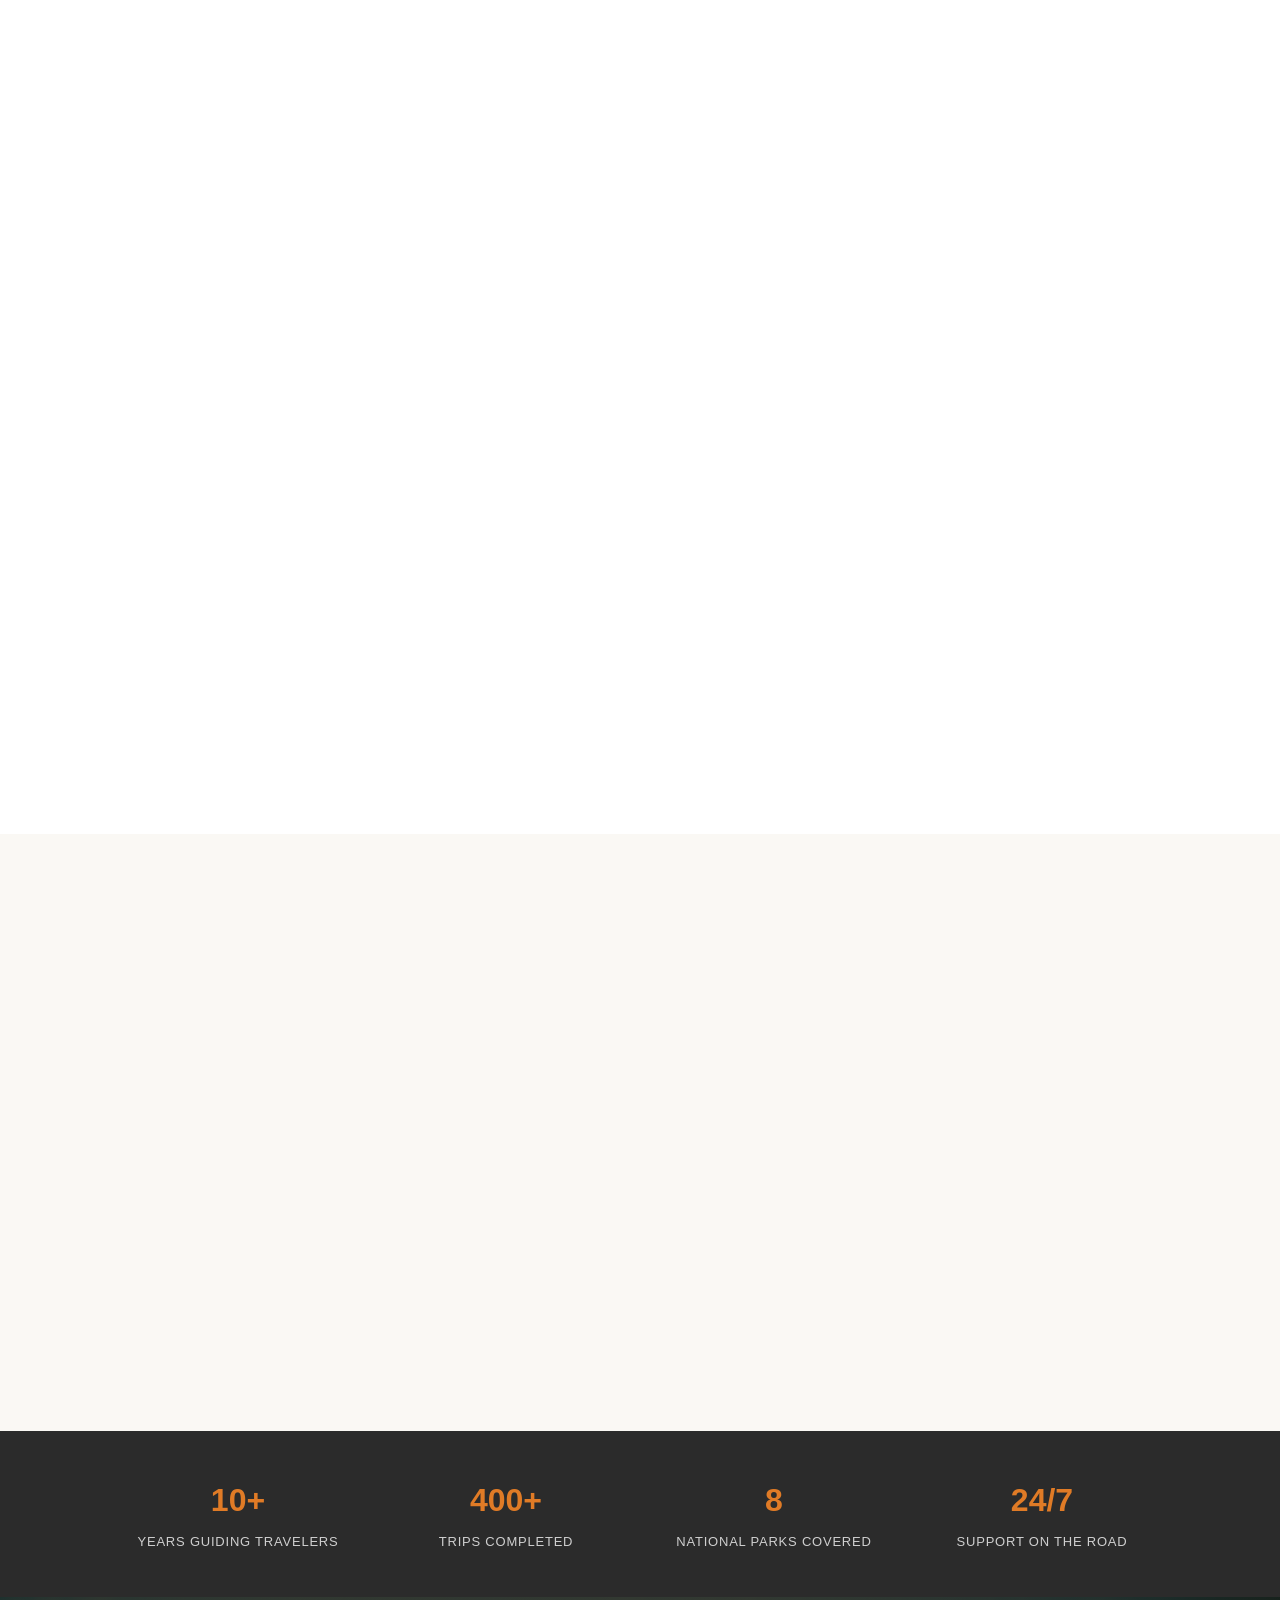
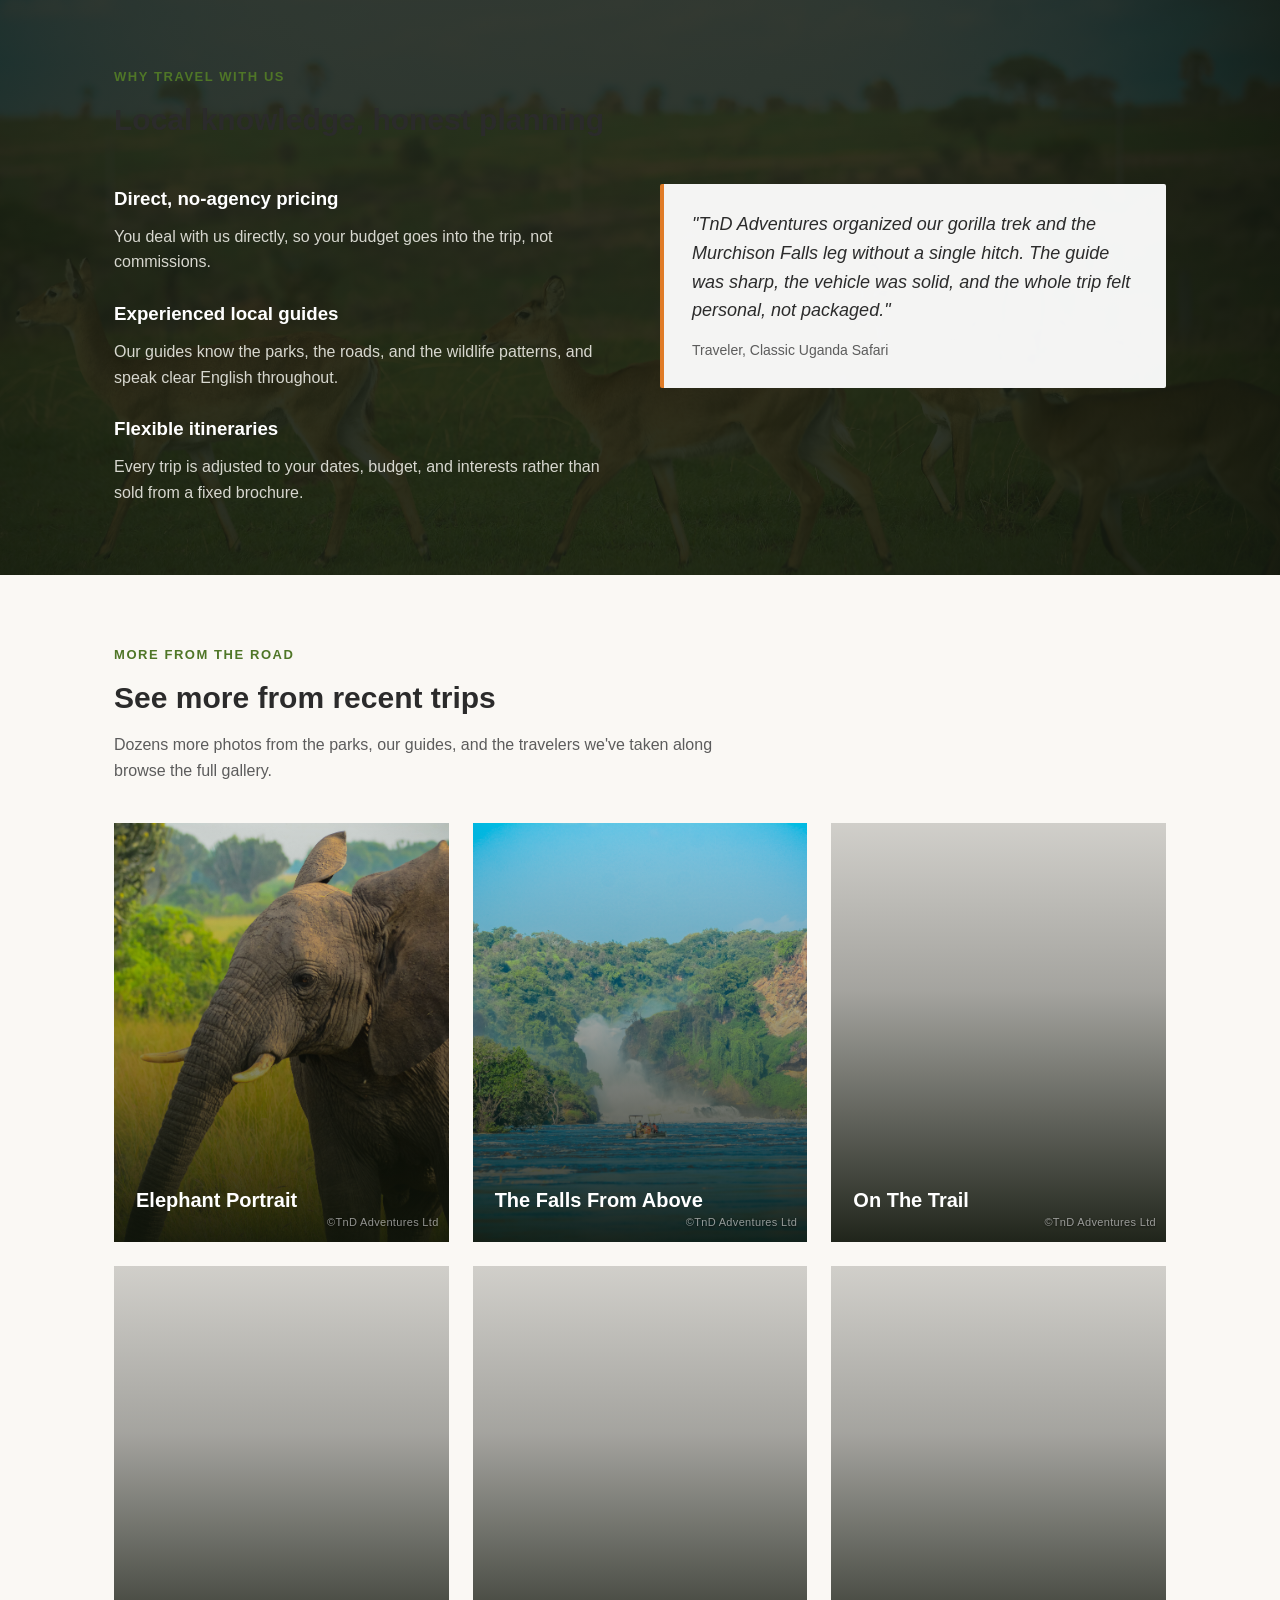
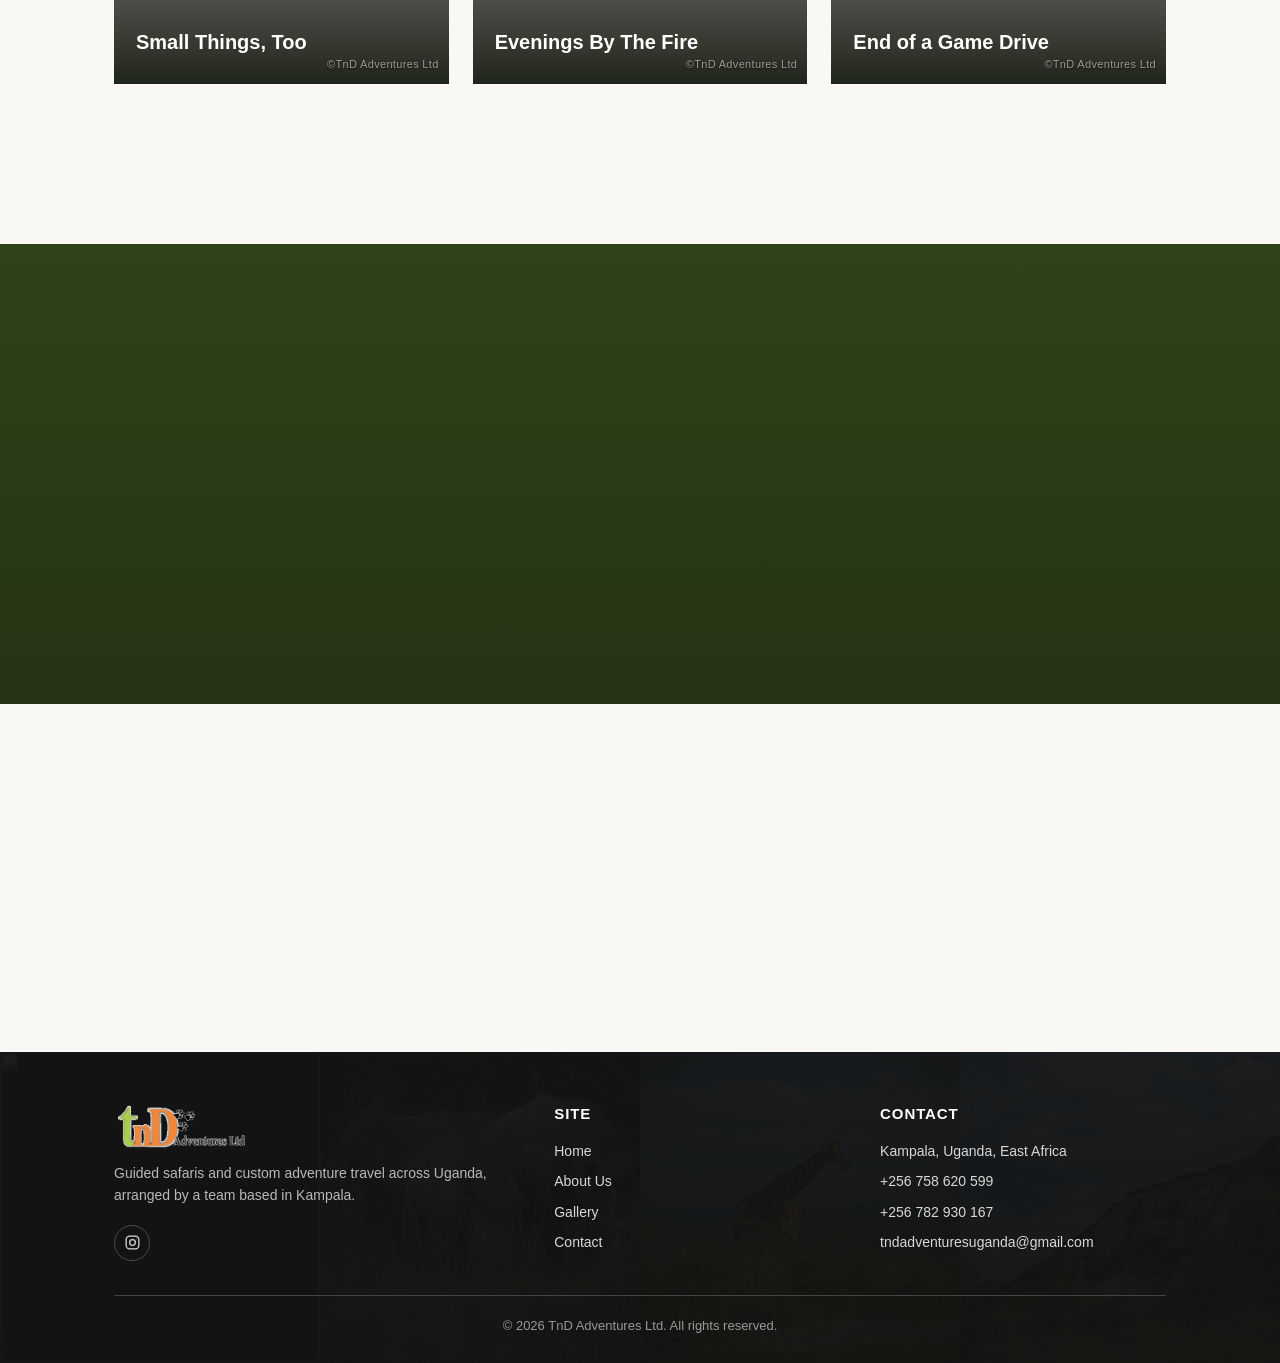
==== commit 74ec1c16: "Add files via upload" ====
--- a/index.html
+++ b/index.html
@@ -30,10 +30,12 @@
 
 <section class="hero">
   <div class="hero-media">
-    <img class="hero-slide" src="photos/cover-sunset-panorama.jpg" alt="Sunset over the Ugandan countryside">
+    <img class="hero-slide" src="photos/cover-sunset-panorama.jpg" alt="Sunset over the Ugandan countryside" fetchpriority="high">
     <img class="hero-slide" src="photos/falls-aerial.jpg" alt="Aerial view of Murchison Falls, Uganda">
     <img class="hero-slide" src="photos/elephant-portrait.jpg" alt="Elephant on safari in Uganda">
     <img class="hero-slide" src="photos/giraffe-plains.jpg" alt="Savanna landscape in Queen Elizabeth National Park, Uganda">
+    <img class="hero-slide" src="photos/kidepo-rock-arch.jpg" alt="Natural rock arch in the hills of Kidepo Valley, Uganda">
+    <img class="hero-slide" src="photos/rhino-family-grazing.jpg" alt="White rhino mother and calf grazing at Ziwa Rhino Sanctuary, Uganda">
     <img class="hero-slide" src="photos/murchison-falls-group.jpg" alt="Travelers with our guide at Murchison Falls, Uganda">
   </div>
   <div class="hero-inner">
@@ -56,7 +58,7 @@
     </div>
     <div class="destination-grid">
       <a href="contact.html" class="destination-card" data-reveal="1">
-        <img src="https://commons.wikimedia.org/wiki/Special:FilePath/Mountain_gorilla,_2-year-old,_Mubare_Group,_Buhoma,_Bwindi_Impenetrable_Forest,_Uganda.jpg" alt="Mountain gorilla family in Bwindi Impenetrable Forest, Uganda">
+        <img loading="lazy" decoding="async" src="https://commons.wikimedia.org/wiki/Special:FilePath/Mountain_gorilla,_2-year-old,_Mubare_Group,_Buhoma,_Bwindi_Impenetrable_Forest,_Uganda.jpg" alt="Mountain gorilla family in Bwindi Impenetrable Forest, Uganda">
         <div class="destination-overlay">
           <span class="destination-country">Uganda</span>
           <h3>Bwindi Forest</h3>
@@ -64,7 +66,7 @@
         </div>
       </a>
       <a href="contact.html" class="destination-card" data-reveal="2">
-        <img src="photos/murchison-falls-group.jpg" alt="Our guide with travelers at Murchison Falls, Uganda">
+        <img loading="lazy" decoding="async" src="photos/murchison-falls-group.jpg" alt="Our guide with travelers at Murchison Falls, Uganda">
         <div class="destination-overlay">
           <span class="destination-country">Uganda</span>
           <h3>Murchison Falls</h3>
@@ -72,7 +74,7 @@
         </div>
       </a>
       <a href="contact.html" class="destination-card" data-reveal="3">
-        <img src="photos/elephant-portrait.jpg" alt="Savanna landscape in Queen Elizabeth National Park, Uganda">
+        <img loading="lazy" decoding="async" src="photos/elephant-portrait.jpg" alt="Savanna landscape in Queen Elizabeth National Park, Uganda">
         <div class="destination-overlay">
           <span class="destination-country">Uganda</span>
           <h3>Queen Elizabeth</h3>
@@ -80,7 +82,7 @@
         </div>
       </a>
       <a href="contact.html" class="destination-card" data-reveal="4">
-        <img src="photos/kob-herd-plains.jpg" alt="Landscape of Kidepo Valley National Park, Uganda">
+        <img loading="lazy" decoding="async" src="photos/kob-herd-plains.jpg" alt="Landscape of Kidepo Valley National Park, Uganda">
         <div class="destination-overlay">
           <span class="destination-country">Uganda</span>
           <h3>Kidepo Valley</h3>
@@ -88,7 +90,7 @@
         </div>
       </a>
       <a href="contact.html" class="destination-card" data-reveal="1">
-        <img src="https://commons.wikimedia.org/wiki/Special:FilePath/013_Alpha_male_chimpanzee_at_Kibale_forest_National_Park_Photo_by_Giles_Laurent.jpg" alt="Chimpanzee in Kibale Forest National Park, Uganda">
+        <img loading="lazy" decoding="async" src="https://commons.wikimedia.org/wiki/Special:FilePath/013_Alpha_male_chimpanzee_at_Kibale_forest_National_Park_Photo_by_Giles_Laurent.jpg" alt="Chimpanzee in Kibale Forest National Park, Uganda">
         <div class="destination-overlay">
           <span class="destination-country">Uganda</span>
           <h3>Kibale Forest</h3>
@@ -96,7 +98,7 @@
         </div>
       </a>
       <a href="contact.html" class="destination-card" data-reveal="2">
-        <img src="https://commons.wikimedia.org/wiki/Special:FilePath/Zebra_head.JPG" alt="Zebra in Lake Mburo National Park, Uganda">
+        <img loading="lazy" decoding="async" src="https://commons.wikimedia.org/wiki/Special:FilePath/Zebra_head.JPG" alt="Zebra in Lake Mburo National Park, Uganda">
         <div class="destination-overlay">
           <span class="destination-country">Uganda</span>
           <h3>Lake Mburo</h3>
@@ -117,7 +119,7 @@
     <div class="media-grid">
       <div class="media-card" data-reveal="1">
         <div class="media-bg">
-          <img src="https://commons.wikimedia.org/wiki/Special:FilePath/Mountain_gorilla,_2-year-old,_Mubare_Group,_Buhoma,_Bwindi_Impenetrable_Forest,_Uganda.jpg" alt="Mountain gorilla in Bwindi Impenetrable Forest, Uganda">
+          <img loading="lazy" decoding="async" src="https://commons.wikimedia.org/wiki/Special:FilePath/Mountain_gorilla,_2-year-old,_Mubare_Group,_Buhoma,_Bwindi_Impenetrable_Forest,_Uganda.jpg" alt="Mountain gorilla in Bwindi Impenetrable Forest, Uganda">
         </div>
         <div class="media-body">
           <h3>Gorilla &amp; Chimpanzee Trekking</h3>
@@ -126,7 +128,7 @@
       </div>
       <div class="media-card" data-reveal="2">
         <div class="media-bg">
-          <img src="photos/elephant-portrait.jpg" alt="Elephant on a game drive in Uganda">
+          <img loading="lazy" decoding="async" src="photos/elephant-portrait.jpg" alt="Elephant on a game drive in Uganda">
         </div>
         <div class="media-body">
           <h3>Wildlife Safaris</h3>
@@ -135,7 +137,7 @@
       </div>
       <div class="media-card" data-reveal="3">
         <div class="media-bg">
-          <img src="photos/family-tour-group.jpg" alt="A family group on tour with our guide, Uganda">
+          <img loading="lazy" decoding="async" src="photos/family-tour-group.jpg" alt="A family group on tour with our guide, Uganda">
         </div>
         <div class="media-body">
           <h3>Custom Group &amp; Family Tours</h3>
@@ -155,7 +157,7 @@
     </div>
     <div class="gallery-grid">
       <div class="gallery-card lightbox-item" data-group="gallery" data-caption="Bwindi Impenetrable Forest — home to over 400 mountain gorillas." data-reveal="1">
-        <img src="https://commons.wikimedia.org/wiki/Special:FilePath/Mountain_gorilla,_2-year-old,_Mubare_Group,_Buhoma,_Bwindi_Impenetrable_Forest,_Uganda.jpg" alt="Mountain gorilla in Bwindi Impenetrable Forest, Uganda">
+        <img loading="lazy" decoding="async" src="https://commons.wikimedia.org/wiki/Special:FilePath/Mountain_gorilla,_2-year-old,_Mubare_Group,_Buhoma,_Bwindi_Impenetrable_Forest,_Uganda.jpg" alt="Mountain gorilla in Bwindi Impenetrable Forest, Uganda">
         <div class="overlay">
           <div class="place-eyebrow">Southwestern Uganda</div>
           <h3>Bwindi Impenetrable Forest</h3>
@@ -163,7 +165,7 @@
         </div>
       </div>
       <div class="gallery-card lightbox-item" data-group="gallery" data-caption="Murchison Falls — the Nile forced through a 7-metre gorge." data-reveal="2">
-        <img src="photos/guide-briefing-group.jpg" alt="Our guide briefing travelers at Murchison Falls viewpoint, Uganda">
+        <img loading="lazy" decoding="async" src="photos/guide-briefing-group.jpg" alt="Our guide briefing travelers at Murchison Falls viewpoint, Uganda">
         <div class="overlay">
           <div class="place-eyebrow">Northwestern Uganda</div>
           <h3>Murchison Falls</h3>
@@ -171,7 +173,7 @@
         </div>
       </div>
       <div class="gallery-card lightbox-item" data-group="gallery" data-caption="Queen Elizabeth National Park  the Kazinga Channel and tree-climbing lions." data-reveal="3">
-        <img src="photos/elephant-portrait.jpg" alt="Savanna landscape in Queen Elizabeth National Park, Uganda">
+        <img loading="lazy" decoding="async" src="photos/elephant-portrait.jpg" alt="Savanna landscape in Queen Elizabeth National Park, Uganda">
         <div class="overlay">
           <div class="place-eyebrow">Western Uganda</div>
           <h3>Queen Elizabeth NP</h3>
@@ -179,7 +181,7 @@
         </div>
       </div>
       <div class="gallery-card lightbox-item" data-group="gallery" data-caption="Kidepo Valley — remote savanna bordering South Sudan and Kenya." data-reveal="4">
-        <img src="photos/kob-herd-plains.jpg" alt="Landscape of Kidepo Valley National Park, Uganda">
+        <img loading="lazy" decoding="async" src="photos/kob-herd-plains.jpg" alt="Landscape of Kidepo Valley National Park, Uganda">
         <div class="overlay">
           <div class="place-eyebrow">Karamoja Region</div>
           <h3>Kidepo Valley</h3>
@@ -187,7 +189,7 @@
         </div>
       </div>
       <div class="gallery-card lightbox-item" data-group="gallery" data-caption="Kibale Forest — the best chimpanzee trekking in Uganda." data-reveal="1">
-        <img src="https://commons.wikimedia.org/wiki/Special:FilePath/013_Alpha_male_chimpanzee_at_Kibale_forest_National_Park_Photo_by_Giles_Laurent.jpg" alt="Chimpanzee in Kibale Forest National Park, Uganda">
+        <img loading="lazy" decoding="async" src="https://commons.wikimedia.org/wiki/Special:FilePath/013_Alpha_male_chimpanzee_at_Kibale_forest_National_Park_Photo_by_Giles_Laurent.jpg" alt="Chimpanzee in Kibale Forest National Park, Uganda">
         <div class="overlay">
           <div class="place-eyebrow">Western Uganda</div>
           <h3>Kibale Forest</h3>
@@ -195,11 +197,35 @@
         </div>
       </div>
       <div class="gallery-card lightbox-item" data-group="gallery" data-caption="Lake Mburo — Uganda's most accessible park for zebra." data-reveal="2">
-        <img src="https://commons.wikimedia.org/wiki/Special:FilePath/Zebra_head.JPG" alt="Zebra in Lake Mburo National Park, Uganda">
+        <img loading="lazy" decoding="async" src="https://commons.wikimedia.org/wiki/Special:FilePath/Zebra_head.JPG" alt="Zebra in Lake Mburo National Park, Uganda">
         <div class="overlay">
           <div class="place-eyebrow">Western Uganda</div>
           <h3>Lake Mburo</h3>
           <p>Uganda's most accessible park for zebra, and a common stop on the road west.</p>
+        </div>
+      </div>
+      <div class="gallery-card lightbox-item" data-group="gallery" data-caption="Ziwa Rhino Sanctuary — the only place to see rhinos in Uganda." data-reveal="3">
+        <img loading="lazy" decoding="async" src="photos/rhino-family-grazing.jpg" alt="White rhino mother and calf grazing at Ziwa Rhino Sanctuary, Uganda">
+        <div class="overlay">
+          <div class="place-eyebrow">Ziwa Rhino Sanctuary</div>
+          <h3>Rhino Tracking</h3>
+          <p>An on-foot rhino encounter, often paired with the road to Murchison Falls.</p>
+        </div>
+      </div>
+      <div class="gallery-card lightbox-item" data-group="gallery" data-caption="Kidepo Valley's natural rock arch, high in the Napore Hills." data-reveal="4">
+        <img loading="lazy" decoding="async" src="photos/kidepo-rock-arch.jpg" alt="Natural rock arch in the hills of Kidepo Valley, Uganda">
+        <div class="overlay">
+          <div class="place-eyebrow">Karamoja Region</div>
+          <h3>Kidepo's Rock Arch</h3>
+          <p>A landmark hike travelers ask us to build into the itinerary.</p>
+        </div>
+      </div>
+      <div class="gallery-card lightbox-item" data-group="gallery" data-caption="A crater lake framed by forested hills in southwestern Uganda." data-reveal="1">
+        <img loading="lazy" decoding="async" src="photos/lake-reflection-hills.jpg" alt="Lake and reflection framed by forested hills, Uganda">
+        <div class="overlay">
+          <div class="place-eyebrow">Southwestern Uganda</div>
+          <h3>Crater Lakes</h3>
+          <p>Quiet water and terraced hills, a common stop near the gorilla parks.</p>
         </div>
       </div>
     </div>
@@ -226,23 +252,23 @@
 
     <div class="va-media-grid" data-reveal="2">
       <a href="#" class="va-media-item lightbox-item" data-group="virtual" data-caption="Mountain gorilla, Bwindi Impenetrable Forest.">
-        <img src="https://commons.wikimedia.org/wiki/Special:FilePath/Mountain_gorilla,_2-year-old,_Mubare_Group,_Buhoma,_Bwindi_Impenetrable_Forest,_Uganda.jpg" alt="Mountain gorilla in Bwindi Impenetrable Forest, Uganda">
+        <img loading="lazy" decoding="async" src="https://commons.wikimedia.org/wiki/Special:FilePath/Mountain_gorilla,_2-year-old,_Mubare_Group,_Buhoma,_Bwindi_Impenetrable_Forest,_Uganda.jpg" alt="Mountain gorilla in Bwindi Impenetrable Forest, Uganda">
       </a>
       <a href="#" class="va-media-item lightbox-item" data-group="virtual" data-video="https://commons.wikimedia.org/wiki/Special:FilePath/MURCHISION_FALLS_On_River_NILE.webm" data-caption="Murchison Falls, on the Victoria Nile.">
-        <img src="photos/guide-falls-mist.jpg" alt="Our guide photographing the mist at Murchison Falls, Uganda">
+        <img loading="lazy" decoding="async" src="photos/guide-falls-mist.jpg" alt="Our guide photographing the mist at Murchison Falls, Uganda">
         <span class="play-icon">&#9658;</span>
       </a>
       <a href="#" class="va-media-item lightbox-item" data-group="virtual" data-caption="Savanna and elephants, Queen Elizabeth National Park.">
-        <img src="photos/elephants-feeding.jpg" alt="Elephants feeding in Queen Elizabeth National Park, Uganda">
-      </a>
-      <a href="#" class="va-media-item lightbox-item" data-group="virtual" data-caption="Kidepo Valley's remote plains.">
-        <img src="photos/kob-herd-plains.jpg" alt="Landscape of Kidepo Valley National Park, Uganda">
+        <img loading="lazy" decoding="async" src="photos/elephants-feeding.jpg" alt="Elephants feeding in Queen Elizabeth National Park, Uganda">
+      </a>
+      <a href="#" class="va-media-item lightbox-item" data-group="virtual" data-caption="Natural rock arch in the hills of Kidepo Valley.">
+        <img loading="lazy" decoding="async" src="photos/kidepo-rock-arch.jpg" alt="Natural rock arch in the hills of Kidepo Valley, Uganda">
       </a>
       <a href="#" class="va-media-item lightbox-item" data-group="virtual" data-caption="Chimpanzee, Kibale Forest National Park.">
-        <img src="https://commons.wikimedia.org/wiki/Special:FilePath/013_Alpha_male_chimpanzee_at_Kibale_forest_National_Park_Photo_by_Giles_Laurent.jpg" alt="Chimpanzee in Kibale Forest National Park, Uganda">
+        <img loading="lazy" decoding="async" src="https://commons.wikimedia.org/wiki/Special:FilePath/013_Alpha_male_chimpanzee_at_Kibale_forest_National_Park_Photo_by_Giles_Laurent.jpg" alt="Chimpanzee in Kibale Forest National Park, Uganda">
       </a>
       <a href="#" class="va-media-item lightbox-item" data-group="virtual" data-video="https://commons.wikimedia.org/wiki/Special:FilePath/Top_of_the_Murchision_Falls_on_the_river_Nile.webm" data-caption="Top of Murchison Falls, on the Victoria Nile.">
-        <img src="photos/family-at-falls.jpg" alt="Travelers and our guide at the top of Murchison Falls, Uganda">
+        <img loading="lazy" decoding="async" src="photos/family-at-falls.jpg" alt="Travelers and our guide at the top of Murchison Falls, Uganda">
         <span class="play-icon">&#9658;</span>
       </a>
     </div>
@@ -277,7 +303,7 @@
     <div class="trip-strip" data-reveal="1">
       <div class="trip-card">
         <div class="trip-media">
-          <img src="https://commons.wikimedia.org/wiki/Special:FilePath/Mountain_gorilla,_2-year-old,_Mubare_Group,_Buhoma,_Bwindi_Impenetrable_Forest,_Uganda.jpg" alt="Gorilla trekking group in Bwindi, Uganda">
+          <img loading="lazy" decoding="async" src="https://commons.wikimedia.org/wiki/Special:FilePath/Mountain_gorilla,_2-year-old,_Mubare_Group,_Buhoma,_Bwindi_Impenetrable_Forest,_Uganda.jpg" alt="Gorilla trekking group in Bwindi, Uganda">
         </div>
         <div class="trip-body">
           <div class="trip-date">March 2026</div>
@@ -287,7 +313,7 @@
       </div>
       <div class="trip-card">
         <div class="trip-media">
-          <img src="photos/guide-group-selfie.jpg" alt="Isaac, our guide, taking a selfie with a travel group after a day on safari, Uganda">
+          <img loading="lazy" decoding="async" src="photos/guide-group-selfie.jpg" alt="Isaac, our guide, taking a selfie with a travel group after a day on safari, Uganda">
         </div>
         <div class="trip-body">
           <div class="trip-date">January 2026</div>
@@ -297,7 +323,7 @@
       </div>
       <div class="trip-card">
         <div class="trip-media">
-          <img src="photos/elephant-close.jpg" alt="Elephant sighting on a Queen Elizabeth National Park game drive, Uganda">
+          <img loading="lazy" decoding="async" src="photos/elephant-close.jpg" alt="Elephant sighting on a Queen Elizabeth National Park game drive, Uganda">
         </div>
         <div class="trip-body">
           <div class="trip-date">November 2025</div>
@@ -307,7 +333,7 @@
       </div>
       <div class="trip-card">
         <div class="trip-media">
-          <img src="photos/kob-herd-plains.jpg" alt="Kidepo Valley expedition group, Uganda">
+          <img loading="lazy" decoding="async" src="photos/kob-herd-plains.jpg" alt="Kidepo Valley expedition group, Uganda">
         </div>
         <div class="trip-body">
           <div class="trip-date">September 2025</div>
@@ -315,6 +341,16 @@
           <p>A ten-day loop to Uganda's most remote park for a group of independent travelers from Europe.</p>
         </div>
       </div>
+      <div class="trip-card">
+        <div class="trip-media">
+          <img loading="lazy" decoding="async" src="photos/campfire-evening.jpg" alt="Evening campfire on a camping safari, Uganda">
+        </div>
+        <div class="trip-body">
+          <div class="trip-date">July 2025</div>
+          <h3>Camping Safari, Karamoja</h3>
+          <p>A tented overland trip through Kidepo Valley for a group who wanted campfires over lodge stays.</p>
+        </div>
+      </div>
     </div>
   </div>
 </section>
@@ -328,7 +364,7 @@
     <div class="media-grid" data-reveal="1">
       <div class="media-card">
         <div class="media-bg">
-          <img src="https://commons.wikimedia.org/wiki/Special:FilePath/Mountain_gorilla,_2-year-old,_Mubare_Group,_Buhoma,_Bwindi_Impenetrable_Forest,_Uganda.jpg" alt="Gorilla Trekking Getaway, Bwindi Impenetrable Forest, Uganda">
+          <img loading="lazy" decoding="async" src="https://commons.wikimedia.org/wiki/Special:FilePath/Mountain_gorilla,_2-year-old,_Mubare_Group,_Buhoma,_Bwindi_Impenetrable_Forest,_Uganda.jpg" alt="Gorilla Trekking Getaway, Bwindi Impenetrable Forest, Uganda">
         </div>
         <div class="media-tag">3 Days</div>
         <div class="media-body">
@@ -338,7 +374,7 @@
       </div>
       <div class="media-card">
         <div class="media-bg">
-          <img src="photos/elephants-feeding.jpg" alt="Classic Uganda Safari, Queen Elizabeth National Park, Uganda">
+          <img loading="lazy" decoding="async" src="photos/elephants-feeding.jpg" alt="Classic Uganda Safari, Queen Elizabeth National Park, Uganda">
         </div>
         <div class="media-tag">6 Days</div>
         <div class="media-body">
@@ -348,7 +384,7 @@
       </div>
       <div class="media-card">
         <div class="media-bg">
-          <img src="https://commons.wikimedia.org/wiki/Special:FilePath/Zebra_head.JPG" alt="Primates and Parks Explorer, Lake Mburo National Park, Uganda">
+          <img loading="lazy" decoding="async" src="https://commons.wikimedia.org/wiki/Special:FilePath/Zebra_head.JPG" alt="Primates and Parks Explorer, Lake Mburo National Park, Uganda">
         </div>
         <div class="media-tag">9 Days</div>
         <div class="media-body">
@@ -418,26 +454,47 @@
     </div>
     <div class="gallery-grid" data-reveal="1">
       <a href="gallery.html" class="gallery-card lightbox-item">
-        <img src="photos/elephant-portrait.jpg" alt="Elephant portrait, Uganda">
+        <img loading="lazy" decoding="async" src="photos/elephant-portrait.jpg" alt="Elephant portrait, Uganda">
         <div class="overlay">
           <div class="place-eyebrow">Wildlife &amp; Parks</div>
           <h3>Elephant Portrait</h3>
         </div>
       </a>
       <a href="gallery.html" class="gallery-card lightbox-item">
-        <img src="photos/falls-aerial.jpg" alt="Aerial view of Murchison Falls, Uganda">
+        <img loading="lazy" decoding="async" src="photos/falls-aerial.jpg" alt="Aerial view of Murchison Falls, Uganda">
         <div class="overlay">
           <div class="place-eyebrow">Murchison Falls</div>
           <h3>The Falls From Above</h3>
         </div>
       </a>
       <a href="gallery.html" class="gallery-card lightbox-item">
-        <img src="photos/family-forest-walk.jpg" alt="A family walking with our guide on a forest trail, Uganda">
+        <img loading="lazy" decoding="async" src="photos/family-forest-walk.jpg" alt="A family walking with our guide on a forest trail, Uganda">
         <div class="overlay">
           <div class="place-eyebrow">Traveler Groups</div>
           <h3>On The Trail</h3>
         </div>
       </a>
+      <a href="gallery.html" class="gallery-card lightbox-item">
+        <img loading="lazy" decoding="async" src="photos/chameleon-close-up.jpg" alt="Close up of a chameleon in Uganda">
+        <div class="overlay">
+          <div class="place-eyebrow">Wildlife &amp; Parks</div>
+          <h3>Small Things, Too</h3>
+        </div>
+      </a>
+      <a href="gallery.html" class="gallery-card lightbox-item">
+        <img loading="lazy" decoding="async" src="photos/campfire-evening.jpg" alt="Campfire with kettle and tents in the background, Uganda">
+        <div class="overlay">
+          <div class="place-eyebrow">Scenery &amp; Camp Life</div>
+          <h3>Evenings By The Fire</h3>
+        </div>
+      </a>
+      <a href="gallery.html" class="gallery-card lightbox-item">
+        <img loading="lazy" decoding="async" src="photos/safari-vehicle-sunset.jpg" alt="Guide resting against the safari vehicle at sunset, Uganda">
+        <div class="overlay">
+          <div class="place-eyebrow">Traveler Groups</div>
+          <h3>End of a Game Drive</h3>
+        </div>
+      </a>
     </div>
     <div style="text-align:center; margin-top:36px;" data-reveal="2">
       <a href="gallery.html" class="btn">View Full Gallery &rarr;</a>
@@ -445,11 +502,13 @@
   </div>
 </section>
 
-<section class="section-alt" style="text-align:center;">
+<section class="cta-photo">
+  <img loading="lazy" decoding="async" src="photos/lodge-sunset-view.jpg" alt="Safari lodge overlooking the valley at sunset, Uganda">
   <div class="container" data-reveal>
-    <h2 style="margin-bottom:14px;">Ready to plan your Uganda trip?</h2>
-    <p style="color:var(--gray); margin-bottom:26px;">Tell us your dates and interests, and we will put together an itinerary within a day.</p>
-    <a href="contact.html" class="btn">Get In Touch</a>
+    <div class="eyebrow">Your Trip Starts Here</div>
+    <h2>Uganda is waiting. Let's get you there.</h2>
+    <p>Tell us your dates and interests, and we will put together a real itinerary, priced and ready, within a day.</p>
+    <a href="contact.html" class="btn">Start Planning &rarr;</a>
   </div>
 </section>
 
@@ -458,8 +517,8 @@
     <div class="newsletter-box">
       <div class="newsletter-copy">
         <div class="eyebrow" style="color:var(--green-dark); font-weight:bold; letter-spacing:0.08em; font-size:13px; text-transform:uppercase; margin-bottom:8px;">Stay In The Loop</div>
-        <h2>Monthly trip updates, straight to your inbox</h2>
-        <p>New itineraries, seasonal wildlife highlights, and travel tips from our team about once a month, no spam.</p>
+        <h2>Uganda in your inbox, once a month</h2>
+        <p>New itineraries, seasonal wildlife highlights, and the odd photo that will make you want to book. No spam, unsubscribe anytime.</p>
       </div>
       <div>
         <form class="newsletter-form" id="newsletter-form">
@@ -474,15 +533,15 @@
 
 <footer>
   <div class="footer-bg" aria-hidden="true">
-    <img src="https://commons.wikimedia.org/wiki/Special:FilePath/Mountain_gorilla,_2-year-old,_Mubare_Group,_Buhoma,_Bwindi_Impenetrable_Forest,_Uganda.jpg" alt="">
-    <img src="photos/giraffe-savanna.jpg" alt="">
-    <img src="photos/giraffe-plains.jpg" alt="">
-    <img src="photos/kob-herd-plains.jpg" alt="">
+    <img loading="lazy" decoding="async" src="https://commons.wikimedia.org/wiki/Special:FilePath/Mountain_gorilla,_2-year-old,_Mubare_Group,_Buhoma,_Bwindi_Impenetrable_Forest,_Uganda.jpg" alt="">
+    <img loading="lazy" decoding="async" src="photos/rhino-family-grazing.jpg" alt="">
+    <img loading="lazy" decoding="async" src="photos/giraffe-plains.jpg" alt="">
+    <img loading="lazy" decoding="async" src="photos/kidepo-rock-arch.jpg" alt="">
   </div>
   <div class="container">
     <div class="footer-grid">
       <div class="footer-logo">
-        <img src="assets/logo-mark.png" alt="TnD Adventures Ltd">
+        <img loading="lazy" decoding="async" src="assets/logo-mark.png" alt="TnD Adventures Ltd">
         <p>Guided safaris and custom adventure travel across Uganda, arranged by a team based in Kampala.</p>
         <div class="social-links">
           <a href="https://www.instagram.com/tndadeventures?igsh=OGU1NnJzaDNsOHhq" target="_blank" rel="noopener noreferrer" aria-label="TnD Adventures on Instagram">
--- a/style.css
+++ b/style.css
@@ -421,8 +421,8 @@
   inset: 0;
   opacity: 0;
   animation:
-    heroCrossfade 30s ease-in-out infinite,
-    kenburnsLoop 30s ease-in-out infinite;
+    heroCrossfade 42s ease-in-out infinite,
+    kenburnsLoop 42s ease-in-out infinite;
 }
 
 .hero-slide:nth-child(1) { animation-delay: 0s, 0s; }
@@ -430,18 +430,20 @@
 .hero-slide:nth-child(3) { animation-delay: 12s, 12s; }
 .hero-slide:nth-child(4) { animation-delay: 18s, 18s; }
 .hero-slide:nth-child(5) { animation-delay: 24s, 24s; }
+.hero-slide:nth-child(6) { animation-delay: 30s, 30s; }
+.hero-slide:nth-child(7) { animation-delay: 36s, 36s; }
 
 @keyframes heroCrossfade {
   0% { opacity: 0; }
-  3% { opacity: 1; }
-  18% { opacity: 1; }
-  23% { opacity: 0; }
+  2% { opacity: 1; }
+  12.5% { opacity: 1; }
+  16.5% { opacity: 0; }
   100% { opacity: 0; }
 }
 
 @media (prefers-reduced-motion: reduce) {
   .hero-slide {
-    animation: heroCrossfade 30s ease-in-out infinite;
+    animation: heroCrossfade 42s ease-in-out infinite;
   }
 }
 
@@ -1339,6 +1341,66 @@
 }
 
 /* Newsletter signup */
+.cta-photo {
+  position: relative;
+  padding: 110px 24px;
+  text-align: center;
+  overflow: hidden;
+  background-color: var(--green-dark);
+}
+
+.cta-photo img {
+  position: absolute;
+  inset: 0;
+  width: 100%;
+  height: 100%;
+  object-fit: cover;
+  z-index: 0;
+}
+
+.cta-photo::before {
+  content: "";
+  position: absolute;
+  inset: 0;
+  background: linear-gradient(180deg, rgba(20,26,14,0.55) 0%, rgba(20,26,14,0.72) 100%);
+  z-index: 1;
+}
+
+.cta-photo .container {
+  position: relative;
+  z-index: 2;
+}
+
+.cta-photo .eyebrow {
+  color: #f2d9b8;
+  font-weight: bold;
+  letter-spacing: 0.08em;
+  font-size: 13px;
+  text-transform: uppercase;
+  margin-bottom: 12px;
+}
+
+.cta-photo h2 {
+  color: var(--white);
+  font-size: 36px;
+  margin-bottom: 14px;
+}
+
+.cta-photo p {
+  color: rgba(255,255,255,0.85);
+  max-width: 520px;
+  margin: 0 auto 30px;
+}
+
+@media (max-width: 640px) {
+  .cta-photo {
+    padding: 80px 20px;
+  }
+  .cta-photo h2 {
+    font-size: 27px;
+  }
+}
+
 .newsletter-section {
   background-color: var(--cream);
 }
